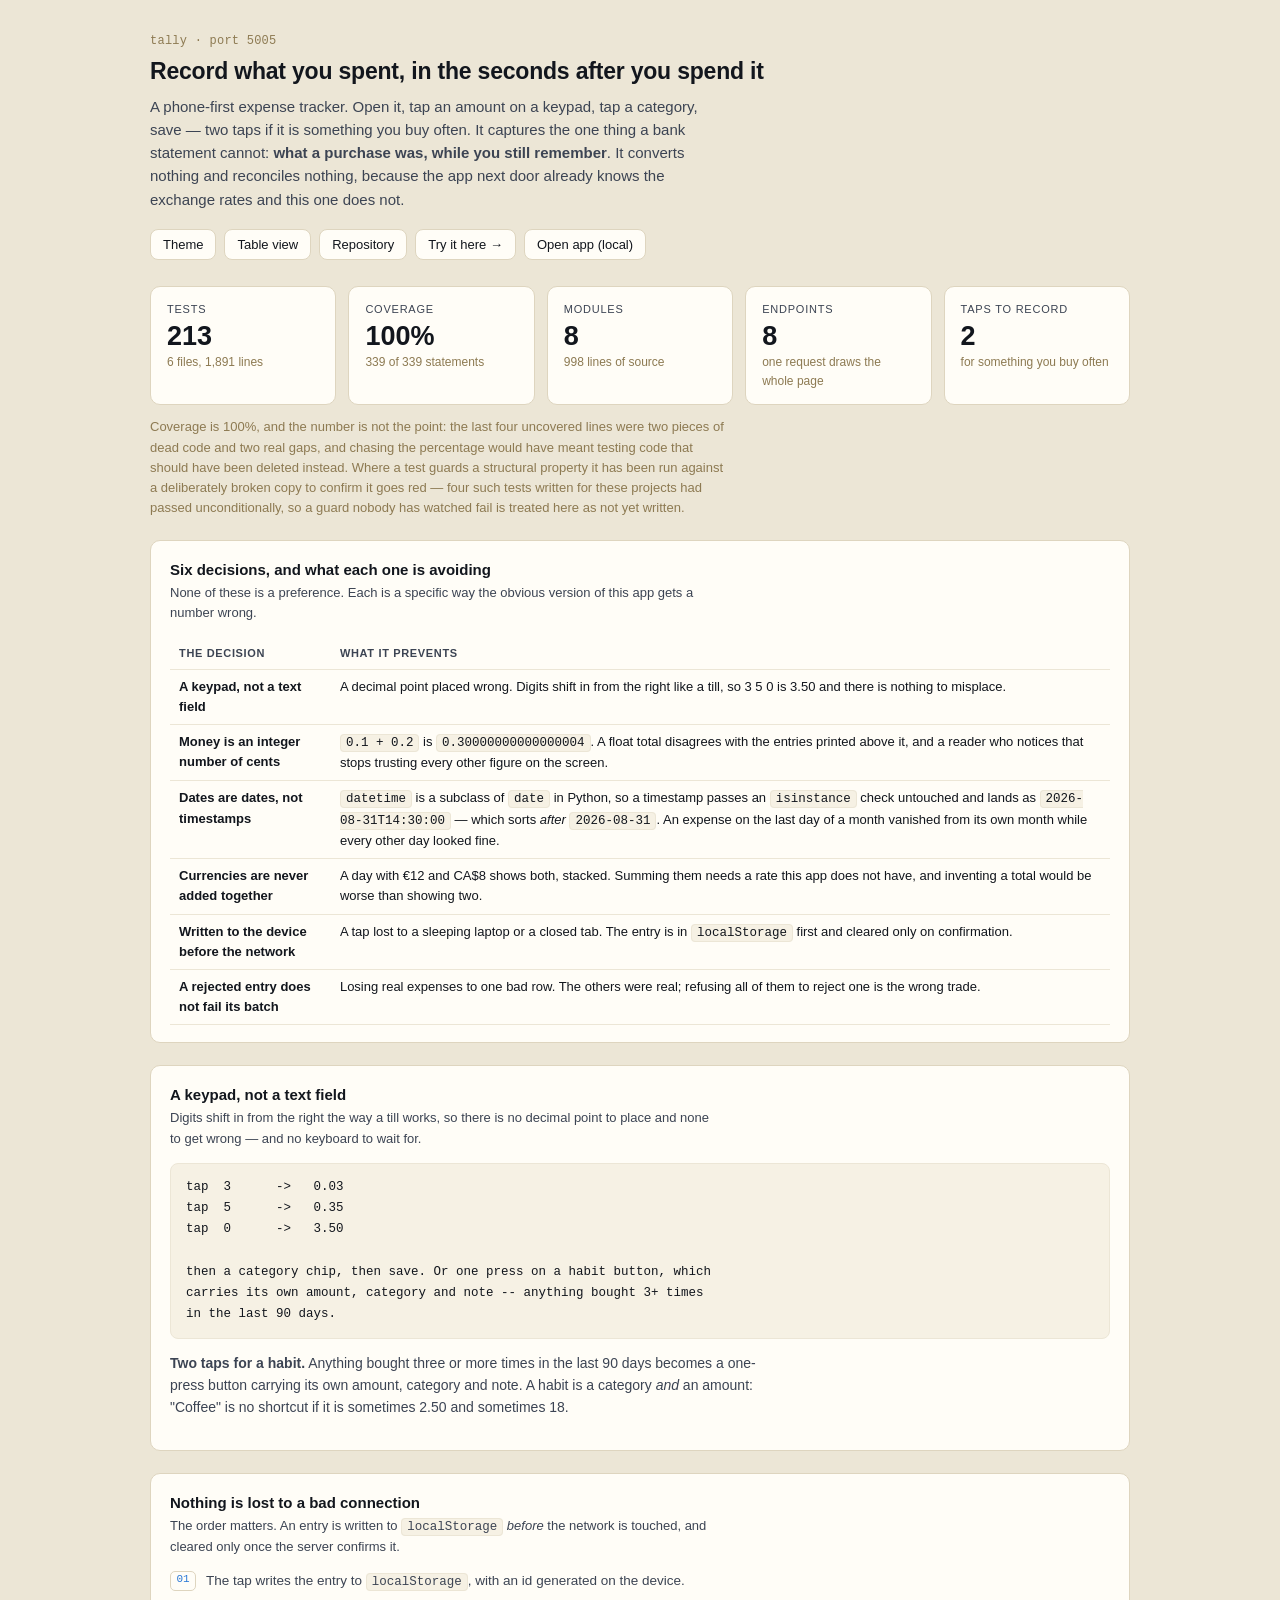
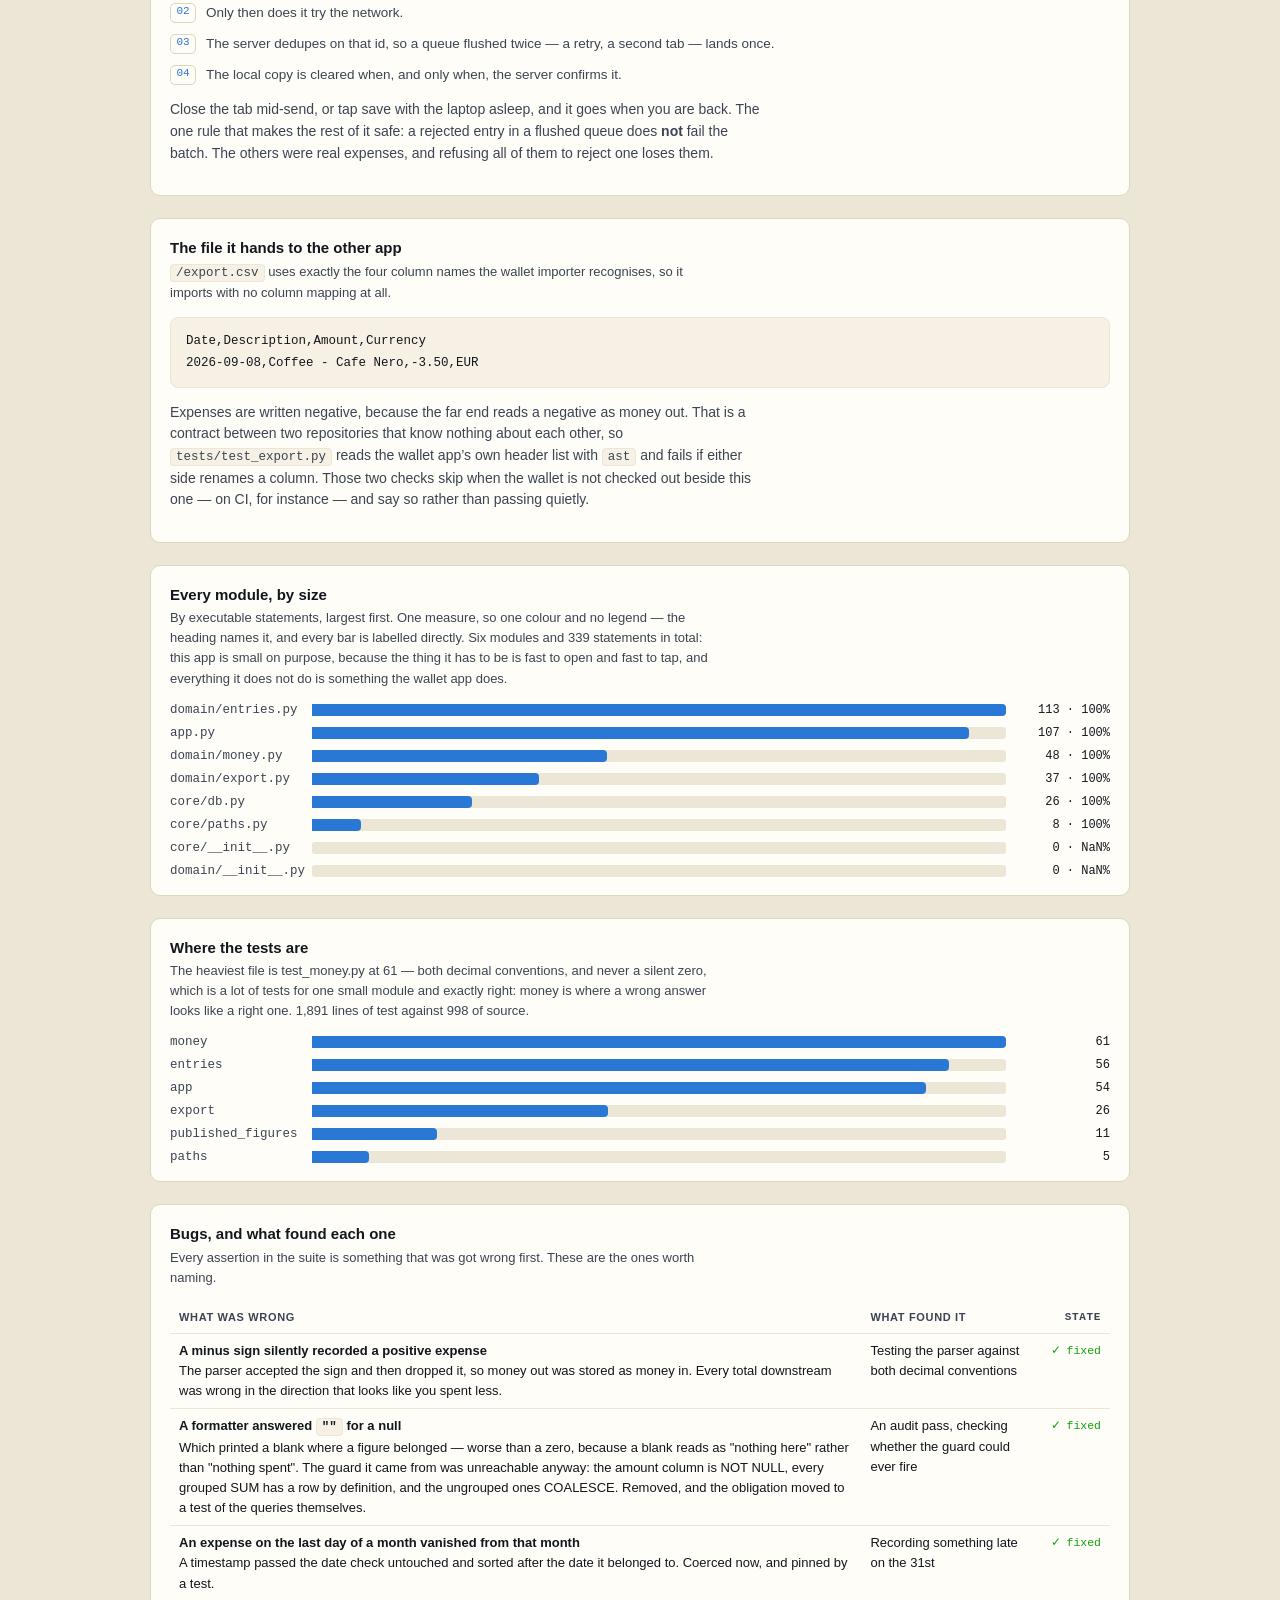
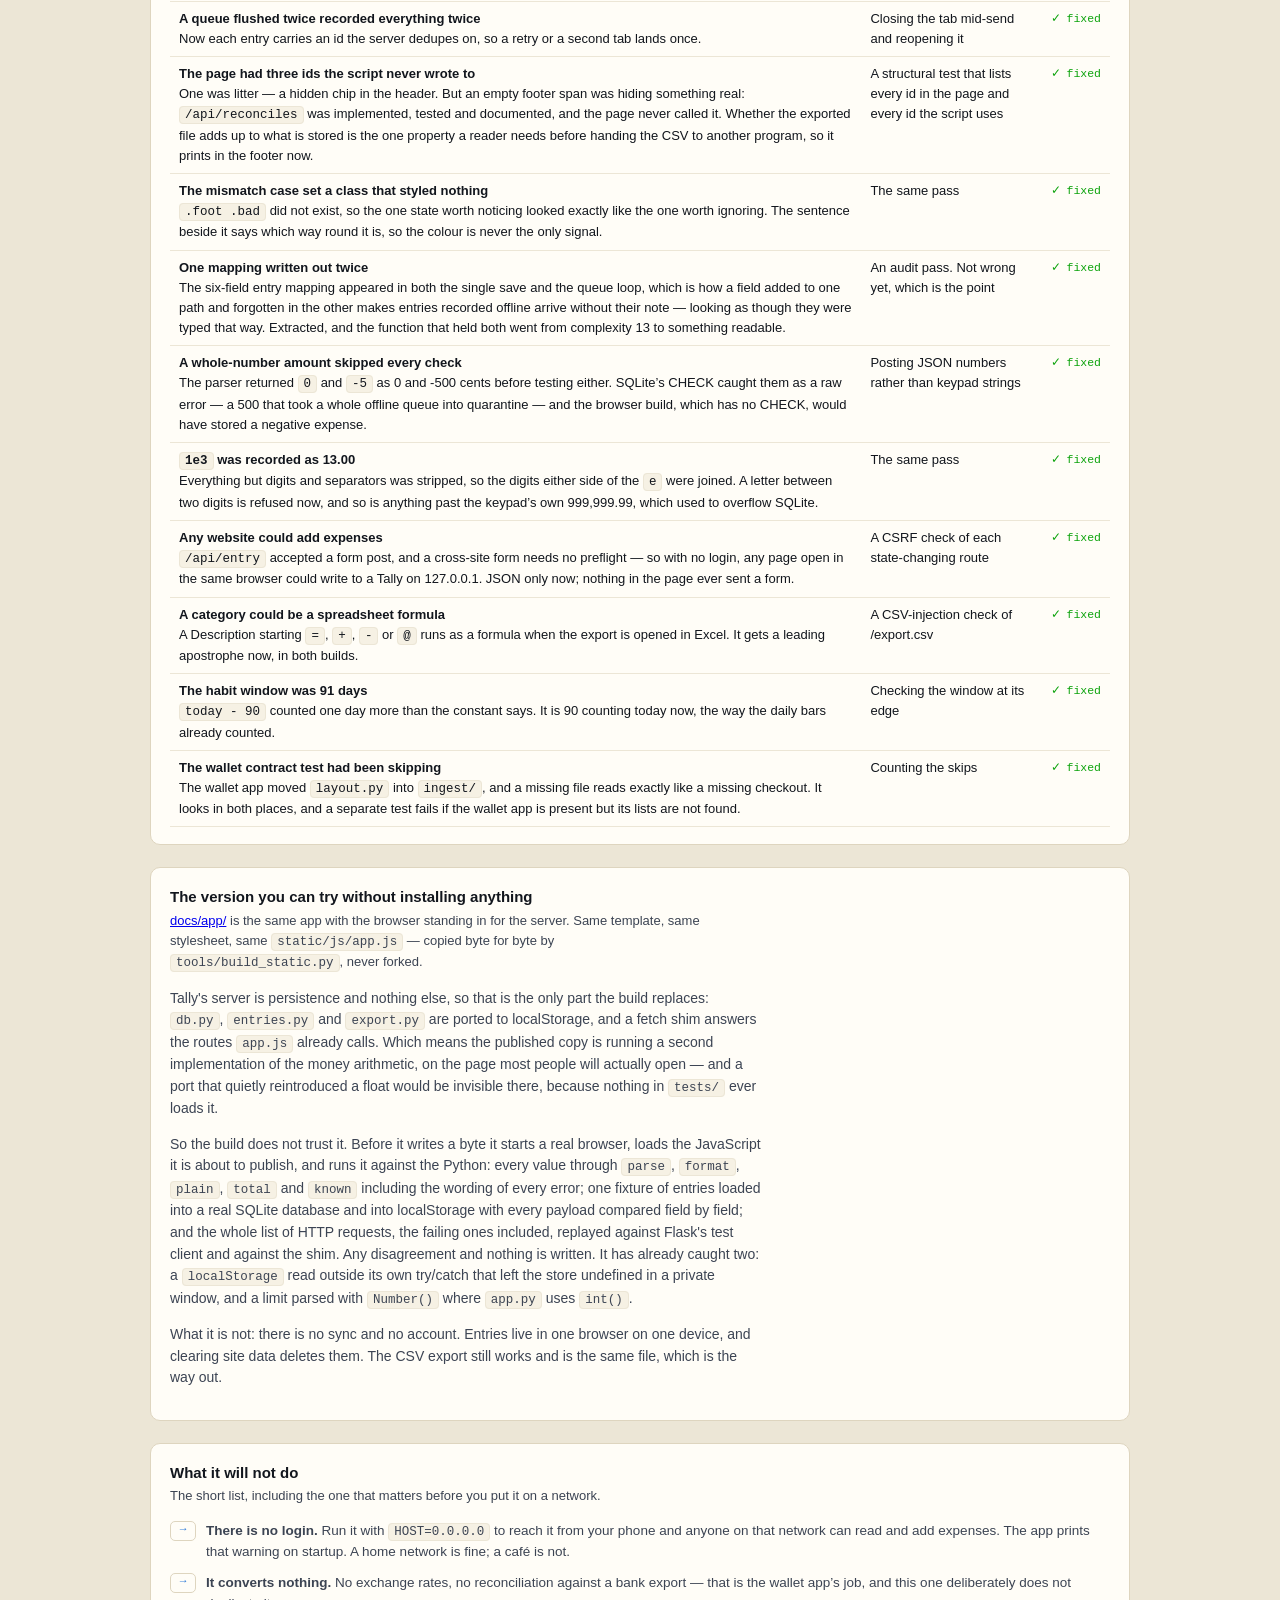
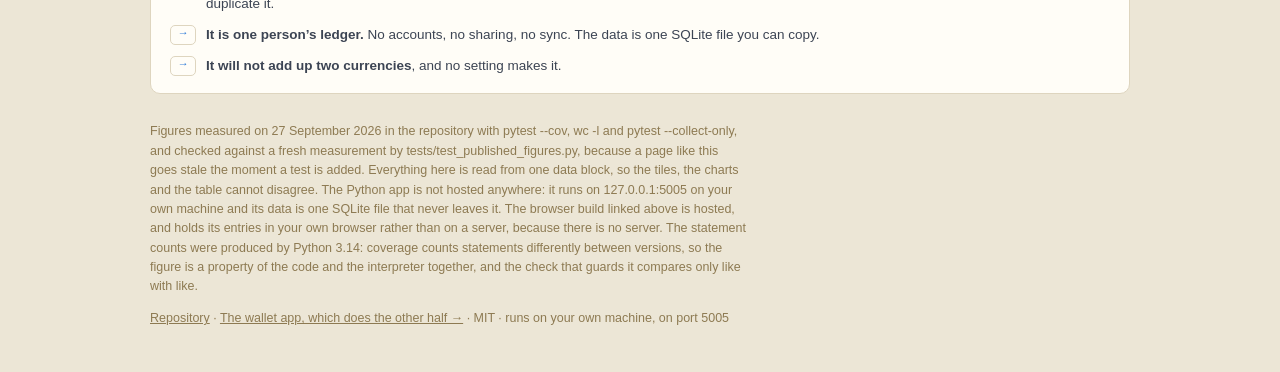
==== docs/index.html @ ce2826b2 "Audit pass: per-currency figures for the export note, footer and day bars The export note, the recon" ====
<!DOCTYPE html>
<html lang="en">
<head>
<meta charset="utf-8">
<meta name="viewport" content="width=device-width, initial-scale=1">
<title>Tally — overview</title>
<meta name="description" content="A phone-first expense tracker: a keypad instead of a text field, two taps for a habit, nothing lost to a bad connection, and currencies that are never added together.">
<meta property="og:title" content="Tally — record what you spent">
<!-- No count in here. A figure typed into a meta tag is one nothing on the
     page derives, so it is the first thing to go stale. -->
<meta property="og:description" content="Record a purchase in the seconds after you make it. Local only, integer cents, and a CSV that imports straight into the wallet app.">
<meta property="og:type" content="website">
<style>
/* The warm surface this family of pages uses. The marks on top come from the
 * validated palette and were re-run against *this* surface, because contrast
 * only means anything against the colour the chart actually sits on:
 *
 *   series  #2a78d6  on #fffdf7   all five checks PASS (light)
 *   series  #3987e5  on #1a1a19   all five checks PASS (dark)
 *   good    #0ca30c  3.30:1
 *   warning #fab219  1.80:1  sub-3:1 BY DESIGN -> always icon + label
 *   crit    #d03b3b  4.72:1
 *
 * Run as a categorical set the status colours fail on #fab219, and are meant
 * to: status is not a categorical palette, and amber is legal only with a
 * glyph and a word beside it. Every use of it here has both.
 *
 * Dark is a selected set stepped for the dark surface, not an inversion. */
.viz-root {
  color-scheme: light;
  --plane:     #ece6d6;
  --surface:   #fffdf7;
  --ink:       #12161d;
  --ink-2:     #3c4453;
  --ink-muted: #8d7a52;
  --grid:      #ece6d6;
  --ring:      #ded5bf;
  --code-bg:   #f6f1e4;
  --series:    #2a78d6;
  --track:     #ece6d6;
  --good:      #0ca30c;
  --warning:   #fab219;
  --critical:  #d03b3b;
}
@media (prefers-color-scheme: dark) {
  :root:where(:not([data-theme="light"])) .viz-root {
    color-scheme: dark;
    --plane: #0d0d0d; --surface: #1a1a19;
    --ink: #ffffff; --ink-2: #c3c2b7; --ink-muted: #898781;
    --grid: #2c2c2a; --ring: #383835; --code-bg: #21201e;
    --series: #3987e5; --track: #2c2c2a;
  }
}
:root[data-theme="dark"] .viz-root {
  color-scheme: dark;
  --plane: #0d0d0d; --surface: #1a1a19;
  --ink: #ffffff; --ink-2: #c3c2b7; --ink-muted: #898781;
  --grid: #2c2c2a; --ring: #383835; --code-bg: #21201e;
  --series: #3987e5; --track: #2c2c2a;
}

* { box-sizing: border-box; }
html, body { margin: 0; }
.viz-root {
  --text: -apple-system, BlinkMacSystemFont, "Segoe UI", Helvetica, Arial, sans-serif;
  --mono: ui-monospace, SFMono-Regular, Menlo, monospace;
  padding: 34px 24px 44px;
  font: 15px/1.55 var(--text);
  background: var(--plane); color: var(--ink);
  min-height: 100vh;
}
main { max-width: 980px; margin: 0 auto; }

.crumb {
  margin: 0 0 6px; font: 400 12px var(--mono); color: var(--ink-muted);
  letter-spacing: .02em;
}
h1 { font-size: 23px; margin: 0 0 5px; letter-spacing: -0.2px; }
.lede { color: var(--ink-2); margin: 0; font-size: 15px; max-width: 68ch; }
.head { display: flex; justify-content: space-between; align-items: flex-start; gap: 18px; flex-wrap: wrap; }
.controls { display: flex; gap: 8px; flex-wrap: wrap; }
button, .btn {
  font: 400 13px var(--text); cursor: pointer; text-decoration: none;
  display: inline-block;
  background: var(--surface); color: var(--ink);
  border: 1px solid var(--ring); border-radius: 8px; padding: 7px 12px;
}
button:hover, .btn:hover { border-color: var(--ink-muted); }
button[aria-pressed="true"] { border-color: var(--series); color: var(--series); }

/* ------------------------------------------------------------ stat tiles */
/* A bare stat tile is the one form that ships without a hover layer: there is
 * no plot to interrogate, just the figure and what it counts. */
.tiles { display: grid; grid-template-columns: repeat(auto-fit, minmax(156px, 1fr)); gap: 12px; margin: 26px 0 10px; }
.tile { background: var(--surface); border: 1px solid var(--ring); border-radius: 10px; padding: 14px 16px; }
.tile .k { display: block; color: var(--ink-2); font-size: 11px; text-transform: uppercase; letter-spacing: .07em; }
.tile .v { display: block; margin-top: 3px; font: 600 27px/1.12 var(--text); font-variant-numeric: tabular-nums; }
.tile .n { display: block; margin-top: 2px; color: var(--ink-muted); font-size: 12px; }

.note { color: var(--ink-muted); font-size: 13px; max-width: 80ch; margin: 12px 0 0; }

/* ---------------------------------------------------------------- panels */
.panel { background: var(--surface); border: 1px solid var(--ring); border-radius: 10px; padding: 17px 19px; margin-top: 22px; }
.panel h2 { margin: 0 0 2px; font-size: 15px; }
.panel h3 { margin: 20px 0 6px; font-size: 13px; color: var(--ink-2); }
.panel .sub { margin: 0 0 14px; color: var(--ink-2); font-size: 13px; max-width: 76ch; }
.panel p { font-size: 14px; color: var(--ink-2); max-width: 76ch; }
.split { display: grid; grid-template-columns: repeat(auto-fit, minmax(330px, 1fr)); gap: 22px; }

/* Thin marks on a recessive track, 4px rounding on the data end only so the
 * mark stays anchored flat to the baseline it grows from. */
.bars { display: grid; gap: 9px; }
.bar { display: grid; grid-template-columns: 130px 1fr 92px; gap: 12px; align-items: center; }
.bar .lab { font: 400 12.5px var(--mono); color: var(--ink-2); }
.bar .rail { position: relative; height: 12px; background: var(--track); border-radius: 3px; }
.bar .fill { position: absolute; inset: 0 auto 0 0; background: var(--series); border-radius: 0 4px 4px 0; }
.bar .val { text-align: right; font: 500 12px var(--mono); font-variant-numeric: tabular-nums; color: var(--ink); }
.bar:hover .rail { outline: 2px solid var(--ring); outline-offset: 2px; }

/* ----------------------------------------------------------------- table */
table { width: 100%; border-collapse: collapse; }
caption { text-align: left; color: var(--ink-2); font-size: 13px; padding-bottom: 10px; }
th, td { text-align: left; padding: 7px 9px; border-bottom: 1px solid var(--grid); font-size: 13px; vertical-align: top; }
th { color: var(--ink-2); font-size: 11px; text-transform: uppercase; letter-spacing: .06em; }
td.num, th.num { text-align: right; font-family: var(--mono); font-variant-numeric: tabular-nums; }
td.mono { font-family: var(--mono); font-size: 12px; }
tr.total td { border-bottom: none; font-weight: 600; }
[hidden] { display: none !important; }

code { font-family: var(--mono); font-size: 12.5px; background: var(--code-bg); border: 1px solid var(--grid); border-radius: 4px; padding: 1px 5px; }
pre {
  background: var(--code-bg); border: 1px solid var(--grid); border-radius: 8px;
  padding: 13px 15px; overflow-x: auto;
  font: 12.5px/1.7 var(--mono); color: var(--ink); margin: 12px 0 0;
}

/* Numbered steps. */
.flow { list-style: none; margin: 12px 0 0; padding: 0; display: grid; gap: 10px; }
.flow li { display: grid; grid-template-columns: 26px 1fr; gap: 10px; font-size: 13.5px; color: var(--ink-2); }
.step {
  font: 500 11px var(--mono); color: var(--series);
  border: 1px solid var(--ring); border-radius: 5px;
  text-align: center; padding: 1px 0; height: 20px;
}

/* Status. Never colour alone: each carries a glyph and a word, which is what
 * makes the sub-3:1 amber legal. */
.flag { display: inline-flex; align-items: center; gap: 5px; font: 500 11.5px var(--mono); white-space: nowrap; }
.flag .g { font-size: 12px; }
.flag.good { color: var(--good); }
.flag.warn { color: var(--warning); }
.flag.crit { color: var(--critical); }

dl.kv { display: grid; grid-template-columns: auto 1fr; gap: 4px 14px; margin: 12px 0 0; font-size: 13px; }
dl.kv dt { color: var(--ink-2); font-family: var(--mono); font-size: 12px; }
dl.kv dd { margin: 0; }

footer { margin-top: 28px; color: var(--ink-muted); font-size: 12.5px; max-width: 86ch; }
footer a { color: inherit; }
</style>
</head>

<body class="viz-root" data-palette="#2a78d6">
<main>

<div class="head">
  <div>
    <p class="crumb">tally &middot; port 5005</p>
    <h1>Record what you spent, in the seconds after you spend it</h1>
    <p class="lede">
      A phone-first expense tracker. Open it, tap an amount on a keypad, tap a
      category, save — two taps if it is something you buy often. It captures
      the one thing a bank statement cannot: <strong>what a purchase was,
      while you still remember</strong>. It converts nothing and reconciles
      nothing, because the app next door already knows the exchange rates and
      this one does not.
    </p>
  </div>
  <div class="controls">
    <button id="themeBtn" type="button">Theme</button>
    <button id="tableBtn" type="button" aria-pressed="false">Table view</button>
    <a class="btn" href="https://github.com/luke-zhang-cs-py/tally">Repository</a>
    <a class="btn" href="app/"
       title="The same page, with the browser standing in for the server. Entries are kept in that browser and nowhere else.">Try it here &rarr;</a>
    <a class="btn" id="localBtn" href="http://127.0.0.1:5005/"
       title="Only works on a machine that is running the app">Open app (local)</a>
  </div>
</div>

<section class="tiles" id="tiles" aria-label="Headline figures"></section>
<p class="note" id="tilesNote"></p>

<!-- ==================================================== the decisions -->
<section class="panel">
  <h2>Six decisions, and what each one is avoiding</h2>
  <p class="sub">
    None of these is a preference. Each is a specific way the obvious version
    of this app gets a number wrong.
  </p>
  <table>
    <thead>
      <tr><th>The decision</th><th>What it prevents</th></tr>
    </thead>
    <tbody id="decisionBody"></tbody>
  </table>
</section>

<!-- ======================================================= the keypad -->
<section class="panel">
  <h2>A keypad, not a text field</h2>
  <p class="sub">
    Digits shift in from the right the way a till works, so there is no
    decimal point to place and none to get wrong — and no keyboard to wait
    for.
  </p>
  <pre id="keypadSample"></pre>
  <p>
    <strong>Two taps for a habit.</strong> Anything bought three or more
    times in the last 90 days becomes a one-press button carrying its own
    amount, category and note. A habit is a category <em>and</em> an amount:
    "Coffee" is no shortcut if it is sometimes 2.50 and sometimes 18.
  </p>
</section>

<!-- ======================================================== the queue -->
<section class="panel">
  <h2>Nothing is lost to a bad connection</h2>
  <p class="sub">
    The order matters. An entry is written to <code>localStorage</code>
    <em>before</em> the network is touched, and cleared only once the server
    confirms it.
  </p>
  <ul class="flow" id="queueList"></ul>
  <p id="queueNote"></p>
</section>

<!-- ===================================================== the hand-off -->
<section class="panel">
  <h2>The file it hands to the other app</h2>
  <p class="sub">
    <code>/export.csv</code> uses exactly the four column names the wallet
    importer recognises, so it imports with no column mapping at all.
  </p>
  <pre id="csvSample"></pre>
  <p id="csvNote"></p>
</section>

<!-- ==================================================== the source -->
<section class="panel" id="modulePanel">
  <h2>Every module, by size</h2>
  <p class="sub" id="moduleSub"></p>
  <div id="moduleBars" class="bars"></div>
</section>

<section class="panel" id="testPanel">
  <h2>Where the tests are</h2>
  <p class="sub" id="testSub"></p>
  <div id="testBars" class="bars"></div>
</section>

<section class="panel" id="tablePanel" hidden>
  <table>
    <caption>Every module with its size, statements, coverage and what it is
      for. The same data as the two charts above.</caption>
    <thead>
      <tr><th>Module</th><th class="num">Lines</th><th class="num">Stmts</th>
          <th class="num">Covered</th><th>What it does</th></tr>
    </thead>
    <tbody id="tableBody"></tbody>
  </table>
</section>

<!-- =========================================================== the bugs -->
<section class="panel">
  <h2>Bugs, and what found each one</h2>
  <p class="sub">
    Every assertion in the suite is something that was got wrong first. These
    are the ones worth naming.
  </p>
  <table>
    <thead>
      <tr><th>What was wrong</th><th>What found it</th><th class="num">State</th></tr>
    </thead>
    <tbody id="bugBody"></tbody>
  </table>
</section>

<!-- ================================================== the browser build -->
<section class="panel">
  <h2>The version you can try without installing anything</h2>
  <p class="sub">
    <a href="app/">docs/app/</a> is the same app with the browser standing in
    for the server. Same template, same stylesheet, same
    <code>static/js/app.js</code> — copied byte for byte by
    <code>tools/build_static.py</code>, never forked.
  </p>
  <p>
    Tally's server is persistence and nothing else, so that is the only part
    the build replaces: <code>db.py</code>, <code>entries.py</code> and
    <code>export.py</code> are ported to localStorage, and a fetch shim
    answers the routes <code>app.js</code> already calls. Which means the
    published copy is running a second implementation of the money
    arithmetic, on the page most people will actually open — and a port that
    quietly reintroduced a float would be invisible there, because nothing in
    <code>tests/</code> ever loads it.
  </p>
  <p>
    So the build does not trust it. Before it writes a byte it starts a real
    browser, loads the JavaScript it is about to publish, and runs it against
    the Python: every value through <code>parse</code>, <code>format</code>,
    <code>plain</code>, <code>total</code> and <code>known</code> including
    the wording of every error; one fixture of entries loaded into a real
    SQLite database and into localStorage with every payload compared field by
    field; and the whole list of HTTP requests, the failing ones included,
    replayed against Flask's test client and against the shim. Any
    disagreement and nothing is written. It has already caught two: a
    <code>localStorage</code> read outside its own try/catch that left the
    store undefined in a private window, and a limit parsed with
    <code>Number()</code> where <code>app.py</code> uses <code>int()</code>.
  </p>
  <p>
    What it is not: there is no sync and no account. Entries live in one
    browser on one device, and clearing site data deletes them. The CSV export
    still works and is the same file, which is the way out.
  </p>
</section>

<!-- ========================================================= the limits -->
<section class="panel">
  <h2>What it will not do</h2>
  <p class="sub">
    The short list, including the one that matters before you put it on a
    network.
  </p>
  <ul class="flow" id="limitList"></ul>
</section>

<footer>
  <p id="footNote"></p>
  <p>
    <a href="https://github.com/luke-zhang-cs-py/tally">Repository</a>
    &middot;
    <a href="https://luke-zhang-cs-py.github.io/Budgeting-EU-to-CAD-USD-Automatic/">The wallet app, which does the other half &rarr;</a>
    &middot; MIT &middot; runs on your own machine, on port 5005
  </p>
</footer>

</main>

<script>
'use strict';

/* Every number on this page is read from here, so the tiles, the charts and
 * the table cannot drift apart.
 *
 * Measured on 27 September 2026 in the repository: `pytest -q --cov` for the
 * statements and what is uncovered, `wc -l` for length, and `pytest
 * --collect-only -q` for the test counts. Not estimated.
 * tests/test_published_figures.py checks them against a fresh measurement,
 * and `python tools/refresh_figures.py` rewrites them. */

var MODULES = [
  { name: 'domain/entries.py',  lines: 334, stmts: 113, missed:  0, does: 'recording, querying, the habits, and the date coercion' },
  { name: 'app.py',             lines: 247, stmts: 107, missed:  0, does: 'the HTTP surface; eight routes, loopback by default' },
  { name: 'domain/money.py',    lines: 153, stmts:  48, missed:  0, does: 'integer cents; one parser and one formatter' },
  { name: 'domain/export.py',   lines: 124, stmts:  37, missed:  0, does: 'the CSV, and whether it adds up to what is stored' },
  { name: 'core/db.py',         lines:  96, stmts:  26, missed:  0, does: 'the one table, and a connection that really closes' },
  { name: 'core/paths.py',      lines:  32, stmts:   8, missed:  0, does: 'where the data lives — one decision, one place' },
  { name: 'core/__init__.py',   lines:   6, stmts:   0, missed:  0, does: 'the package: which directory, and which row' },
  { name: 'domain/__init__.py', lines:   6, stmts:   0, missed:  0, does: 'the package: the rules, with no Flask in them' }
];

var TESTS = [
  { file: 'test_money.py',             n: 61, of: 'both decimal conventions, and never a silent zero' },
  { file: 'test_entries.py',           n: 56, of: 'the queries, the habits, and the month boundary' },
  { file: 'test_app.py',               n: 54, of: 'the routes, the queue, and the rejected-entry rule' },
  { file: 'test_export.py',            n: 26, of: 'the file, the reconcile, and the wallet’s column names' },
  { file: 'test_published_figures.py', n: 11, of: 'the numbers on this page, against a fresh measurement' },
  { file: 'test_paths.py',             n:  5, of: 'that the data directory is one decision' }
];

var TEST_LINES = 1891;

/* Which interpreter produced the statement counts above. It matters: coverage
 * counts a `with` block or a multi-line call differently between versions, so
 * the same unchanged file measures a different number of statements under a
 * different Python. The guard compares only when the running one is this one,
 * and skips with a reason otherwise -- which is why this line exists rather
 * than the check simply failing on a CI runner. */
var MEASURED_WITH = 'Python 3.14';
var ROUTE_COUNT = 8;
var HABIT_TIMES = 3;
var HABIT_DAYS = 90;

var DECISIONS = [
  ['A keypad, not a text field',
   'A decimal point placed wrong. Digits shift in from the right like a till, so 3 5 0 is 3.50 and there is nothing to misplace.'],
  ['Money is an integer number of cents',
   '<code>0.1 + 0.2</code> is <code>0.30000000000000004</code>. A float total disagrees with the entries printed above it, and a reader who notices that stops trusting every other figure on the screen.'],
  ['Dates are dates, not timestamps',
   '<code>datetime</code> is a subclass of <code>date</code> in Python, so a timestamp passes an <code>isinstance</code> check untouched and lands as <code>2026-08-31T14:30:00</code> — which sorts <em>after</em> <code>2026-08-31</code>. An expense on the last day of a month vanished from its own month while every other day looked fine.'],
  ['Currencies are never added together',
   'A day with €12 and CA$8 shows both, stacked. Summing them needs a rate this app does not have, and inventing a total would be worse than showing two.'],
  ['Written to the device before the network',
   'A tap lost to a sleeping laptop or a closed tab. The entry is in <code>localStorage</code> first and cleared only on confirmation.'],
  ['A rejected entry does not fail its batch',
   'Losing real expenses to one bad row. The others were real; refusing all of them to reject one is the wrong trade.']
];

var QUEUE = [
  'The tap writes the entry to <code>localStorage</code>, with an id generated on the device.',
  'Only then does it try the network.',
  'The server dedupes on that id, so a queue flushed twice — a retry, a second tab — lands once.',
  'The local copy is cleared when, and only when, the server confirms it.'
];

/* Authored prose with intentional markup, kept out of esc() deliberately --
 * see drawBugs, which says so. Nothing here comes from a user. */
var BUGS = [
  ['A minus sign silently recorded a positive expense',
   'The parser accepted the sign and then dropped it, so money out was stored as money in. Every total downstream was wrong in the direction that looks like you spent less.',
   'Testing the parser against both decimal conventions', 'fixed'],
  ['A formatter answered <code>""</code> for a null',
   'Which printed a blank where a figure belonged — worse than a zero, because a blank reads as "nothing here" rather than "nothing spent". The guard it came from was unreachable anyway: the amount column is NOT NULL, every grouped SUM has a row by definition, and the ungrouped ones COALESCE. Removed, and the obligation moved to a test of the queries themselves.',
   'An audit pass, checking whether the guard could ever fire', 'fixed'],
  ['An expense on the last day of a month vanished from that month',
   'A timestamp passed the date check untouched and sorted after the date it belonged to. Coerced now, and pinned by a test.',
   'Recording something late on the 31st', 'fixed'],
  ['A queue flushed twice recorded everything twice',
   'Now each entry carries an id the server dedupes on, so a retry or a second tab lands once.',
   'Closing the tab mid-send and reopening it', 'fixed'],
  ['The page had three ids the script never wrote to',
   'One was litter — a hidden chip in the header. But an empty footer span was hiding something real: <code>/api/reconciles</code> was implemented, tested and documented, and the page never called it. Whether the exported file adds up to what is stored is the one property a reader needs before handing the CSV to another program, so it prints in the footer now.',
   'A structural test that lists every id in the page and every id the script uses', 'fixed'],
  ['The mismatch case set a class that styled nothing',
   '<code>.foot .bad</code> did not exist, so the one state worth noticing looked exactly like the one worth ignoring. The sentence beside it says which way round it is, so the colour is never the only signal.',
   'The same pass', 'fixed'],
  ['One mapping written out twice',
   'The six-field entry mapping appeared in both the single save and the queue loop, which is how a field added to one path and forgotten in the other makes entries recorded offline arrive without their note — looking as though they were typed that way. Extracted, and the function that held both went from complexity 13 to something readable.',
   'An audit pass. Not wrong yet, which is the point', 'fixed'],
  ['A whole-number amount skipped every check',
   'The parser returned <code>0</code> and <code>-5</code> as 0 and -500 cents before testing either. SQLite&rsquo;s CHECK caught them as a raw error &mdash; a 500 that took a whole offline queue into quarantine &mdash; and the browser build, which has no CHECK, would have stored a negative expense.',
   'Posting JSON numbers rather than keypad strings', 'fixed'],
  ['<code>1e3</code> was recorded as 13.00',
   'Everything but digits and separators was stripped, so the digits either side of the <code>e</code> were joined. A letter between two digits is refused now, and so is anything past the keypad&rsquo;s own 999,999.99, which used to overflow SQLite.',
   'The same pass', 'fixed'],
  ['Any website could add expenses',
   '<code>/api/entry</code> accepted a form post, and a cross-site form needs no preflight &mdash; so with no login, any page open in the same browser could write to a Tally on 127.0.0.1. JSON only now; nothing in the page ever sent a form.',
   'A CSRF check of each state-changing route', 'fixed'],
  ['A category could be a spreadsheet formula',
   'A Description starting <code>=</code>, <code>+</code>, <code>-</code> or <code>@</code> runs as a formula when the export is opened in Excel. It gets a leading apostrophe now, in both builds.',
   'A CSV-injection check of /export.csv', 'fixed'],
  ['The habit window was 91 days',
   '<code>today - 90</code> counted one day more than the constant says. It is 90 counting today now, the way the daily bars already counted.',
   'Checking the window at its edge', 'fixed'],
  ['The wallet contract test had been skipping',
   'The wallet app moved <code>layout.py</code> into <code>ingest/</code>, and a missing file reads exactly like a missing checkout. It looks in both places, and a separate test fails if the wallet app is present but its lists are not found.',
   'Counting the skips', 'fixed']
];

var LIMITS = [
  '<strong>There is no login.</strong> Run it with <code>HOST=0.0.0.0</code> to reach it from your phone and anyone on that network can read and add expenses. The app prints that warning on startup. A home network is fine; a café is not.',
  '<strong>It converts nothing.</strong> No exchange rates, no reconciliation against a bank export — that is the wallet app’s job, and this one deliberately does not duplicate it.',
  '<strong>It is one person’s ledger.</strong> No accounts, no sharing, no sync. The data is one SQLite file you can copy.',
  '<strong>It will not add up two currencies</strong>, and no setting makes it.'
];

/* ------------------------------------------------------------- helpers */

function esc(s) {
  return String(s).replace(/[&<>"]/g, function (c) {
    return { '&': '&amp;', '<': '&lt;', '>': '&gt;', '"': '&quot;' }[c];
  });
}
function el(id) { return document.getElementById(id); }
function covered(m) { return m.stmts - m.missed; }
function coverage(m) { return Math.round(100 * covered(m) / m.stmts); }
function sum(list, field) {
  return list.reduce(function (n, item) { return n + field(item); }, 0);
}

var STMTS = sum(MODULES, function (m) { return m.stmts; });
var COVERED = sum(MODULES, covered);
var LINES = sum(MODULES, function (m) { return m.lines; });
var TEST_COUNT = sum(TESTS, function (t) { return t.n; });

/* ---------------------------------------------------------------- tiles */

function drawTiles() {
  var tiles = [
    ['Tests', TEST_COUNT.toLocaleString(),
     TESTS.length + ' files, ' + TEST_LINES.toLocaleString() + ' lines'],
    ['Coverage', Math.round(100 * COVERED / STMTS) + '%',
     COVERED.toLocaleString() + ' of ' + STMTS.toLocaleString() + ' statements'],
    ['Modules', MODULES.length, LINES.toLocaleString() + ' lines of source'],
    ['Endpoints', ROUTE_COUNT, 'one request draws the whole page'],
    ['Taps to record', 2, 'for something you buy often']
  ];
  el('tiles').innerHTML = tiles.map(function (t) {
    return '<div class="tile"><span class="k">' + esc(t[0]) +
      '</span><strong class="v">' + esc(t[1]) + '</strong>' +
      '<span class="n">' + esc(t[2]) + '</span></div>';
  }).join('');

  el('tilesNote').textContent =
    'Coverage is ' + Math.round(100 * COVERED / STMTS) + '%, and the ' +
    'number is not the point: the last four uncovered lines were two pieces ' +
    'of dead code and two real gaps, and chasing the percentage would have ' +
    'meant testing code that should have been deleted instead. Where a test ' +
    'guards a structural property it has been run against a deliberately ' +
    'broken copy to confirm it goes red — four such tests written for these ' +
    'projects had passed unconditionally, so a guard nobody has watched ' +
    'fail is treated here as not yet written.';
}

/* --------------------------------------------------------------- charts */

function drawBars(id, rows, label, value, size, peak) {
  el(id).innerHTML = rows.map(function (row) {
    var width = (size(row) / peak * 100).toFixed(1);
    return '<div class="bar" title="' + esc(label(row) + ' — ' + value(row)) +
      '"><span class="lab">' + esc(label(row)) + '</span>' +
      '<span class="rail"><span class="fill" style="width:' + width +
      '%"></span></span>' +
      '<span class="val">' + esc(value(row)) + '</span></div>';
  }).join('');
}

function byStatements() {
  return MODULES.slice().sort(function (a, b) { return b.stmts - a.stmts; });
}

function drawModules() {
  var rows = byStatements();
  var peak = rows[0].stmts;
  el('moduleSub').textContent =
    'By executable statements, largest first. One measure, so one colour and ' +
    'no legend — the heading names it, and every bar is labelled directly. ' +
    'Six modules and ' + STMTS + ' statements in total: this app is small on ' +
    'purpose, because the thing it has to be is fast to open and fast to ' +
    'tap, and everything it does not do is something the wallet app does.';
  drawBars('moduleBars', rows,
           function (m) { return m.name; },
           function (m) { return m.stmts + ' · ' + coverage(m) + '%'; },
           function (m) { return m.stmts; }, peak);
}

function drawTests() {
  var peak = Math.max.apply(null, TESTS.map(function (t) { return t.n; }));
  var most = TESTS.reduce(function (a, b) { return b.n > a.n ? b : a; });
  el('testSub').textContent =
    'The heaviest file is ' + most.file + ' at ' + most.n + ' — ' + most.of +
    ', which is a lot of tests for one small module and exactly right: money ' +
    'is where a wrong answer looks like a right one. ' +
    TEST_LINES.toLocaleString() + ' lines of test against ' +
    LINES.toLocaleString() + ' of source.';
  drawBars('testBars', TESTS,
           function (t) { return t.file.replace('test_', '').replace('.py', ''); },
           function (t) { return String(t.n); },
           function (t) { return t.n; }, peak);
}

/* --------------------------------------------------------------- tables */

function drawTable() {
  var rows = byStatements().map(function (m) {
    return '<tr><td class="mono">' + esc(m.name) + '</td>' +
      '<td class="num">' + m.lines + '</td>' +
      '<td class="num">' + m.stmts + '</td>' +
      '<td class="num">' + coverage(m) + '%</td>' +
      '<td>' + esc(m.does) + '</td></tr>';
  }).join('');
  el('tableBody').innerHTML = rows +
    '<tr class="total"><td>Total</td><td class="num">' +
    LINES.toLocaleString() + '</td><td class="num">' +
    STMTS.toLocaleString() + '</td><td class="num">' +
    Math.round(100 * COVERED / STMTS) + '%</td><td>&mdash;</td></tr>';
}

function drawDecisions() {
  el('decisionBody').innerHTML = DECISIONS.map(function (d) {
    return '<tr><td><b>' + d[0] + '</b></td><td>' + d[1] + '</td></tr>';
  }).join('');
}

function drawBugs() {
  el('bugBody').innerHTML = BUGS.map(function (b) {
    return '<tr><td><b>' + b[0] + '</b><br>' + b[1] + '</td>' +
      '<td>' + b[2] + '</td>' +
      '<td class="num"><span class="flag good"><span class="g">✓</span>' +
      esc(b[3]) + '</span></td></tr>';
  }).join('');
}

function drawQueue() {
  el('queueList').innerHTML = QUEUE.map(function (text, index) {
    var n = index + 1;
    return '<li><span class="step">' + (n < 10 ? '0' + n : n) +
      '</span><span>' + text + '</span></li>';
  }).join('');
  el('queueNote').innerHTML =
    'Close the tab mid-send, or tap save with the laptop asleep, and it goes ' +
    'when you are back. The one rule that makes the rest of it safe: a ' +
    'rejected entry in a flushed queue does <b>not</b> fail the batch. The ' +
    'others were real expenses, and refusing all of them to reject one loses ' +
    'them.';
}

function drawLimits() {
  el('limitList').innerHTML = LIMITS.map(function (text) {
    return '<li><span class="step">&rarr;</span><span>' + text +
      '</span></li>';
  }).join('');
}

function drawSamples() {
  el('keypadSample').textContent = [
    "tap  3      ->   0.03",
    "tap  5      ->   0.35",
    "tap  0      ->   3.50",
    "",
    "then a category chip, then save. Or one press on a habit button, which",
    "carries its own amount, category and note -- anything bought " +
      HABIT_TIMES + "+ times",
    "in the last " + HABIT_DAYS + " days."
  ].join('\n');

  el('csvSample').textContent = [
    "Date,Description,Amount,Currency",
    "2026-09-08,Coffee - Cafe Nero,-3.50,EUR"
  ].join('\n');

  el('csvNote').innerHTML =
    'Expenses are written negative, because the far end reads a negative as ' +
    'money out. That is a contract between two repositories that know nothing ' +
    'about each other, so <code>tests/test_export.py</code> reads the wallet ' +
    'app’s own header list with <code>ast</code> and fails if either side ' +
    'renames a column. Those two checks skip when the wallet is not checked ' +
    'out beside this one — on CI, for instance — and say so rather than ' +
    'passing quietly.';
}

/* -------------------------------------------------------------- controls */

el('themeBtn').addEventListener('click', function () {
  var set = document.documentElement.getAttribute('data-theme');
  var dark = set ? set === 'dark'
    : window.matchMedia('(prefers-color-scheme: dark)').matches;
  document.documentElement.setAttribute('data-theme', dark ? 'light' : 'dark');
});

el('tableBtn').addEventListener('click', function () {
  var showTable = el('tablePanel').hidden;
  el('tablePanel').hidden = !showTable;
  el('modulePanel').hidden = showTable;
  el('testPanel').hidden = showTable;
  this.setAttribute('aria-pressed', String(showTable));
  this.textContent = showTable ? 'Chart view' : 'Table view';
});

el('footNote').textContent =
  'Figures measured on 27 September 2026 in the repository with pytest ' +
  '--cov, wc -l and pytest --collect-only, and checked against a fresh ' +
  'measurement by tests/test_published_figures.py, because a page like this ' +
  'goes stale the moment a test is added. Everything here is read from one ' +
  'data block, so the tiles, the charts and the table cannot disagree. The ' +
  'Python app is not hosted anywhere: it runs on 127.0.0.1:5005 on your own ' +
  'machine and its data is one SQLite file that never leaves it. The ' +
  'browser build linked above is hosted, and holds its entries in your own ' +
  'browser rather than on a server, because there is no server.';

el('footNote').textContent += ' The statement counts were produced by ' +
  MEASURED_WITH + ': coverage counts statements differently between ' +
  'versions, so the figure is a property of the code and the interpreter ' +
  'together, and the check that guards it compares only like with like.';

drawTiles();
drawModules();
drawTests();
drawTable();
drawDecisions();
drawBugs();
drawQueue();
drawLimits();
drawSamples();
</script>
</body>
</html>
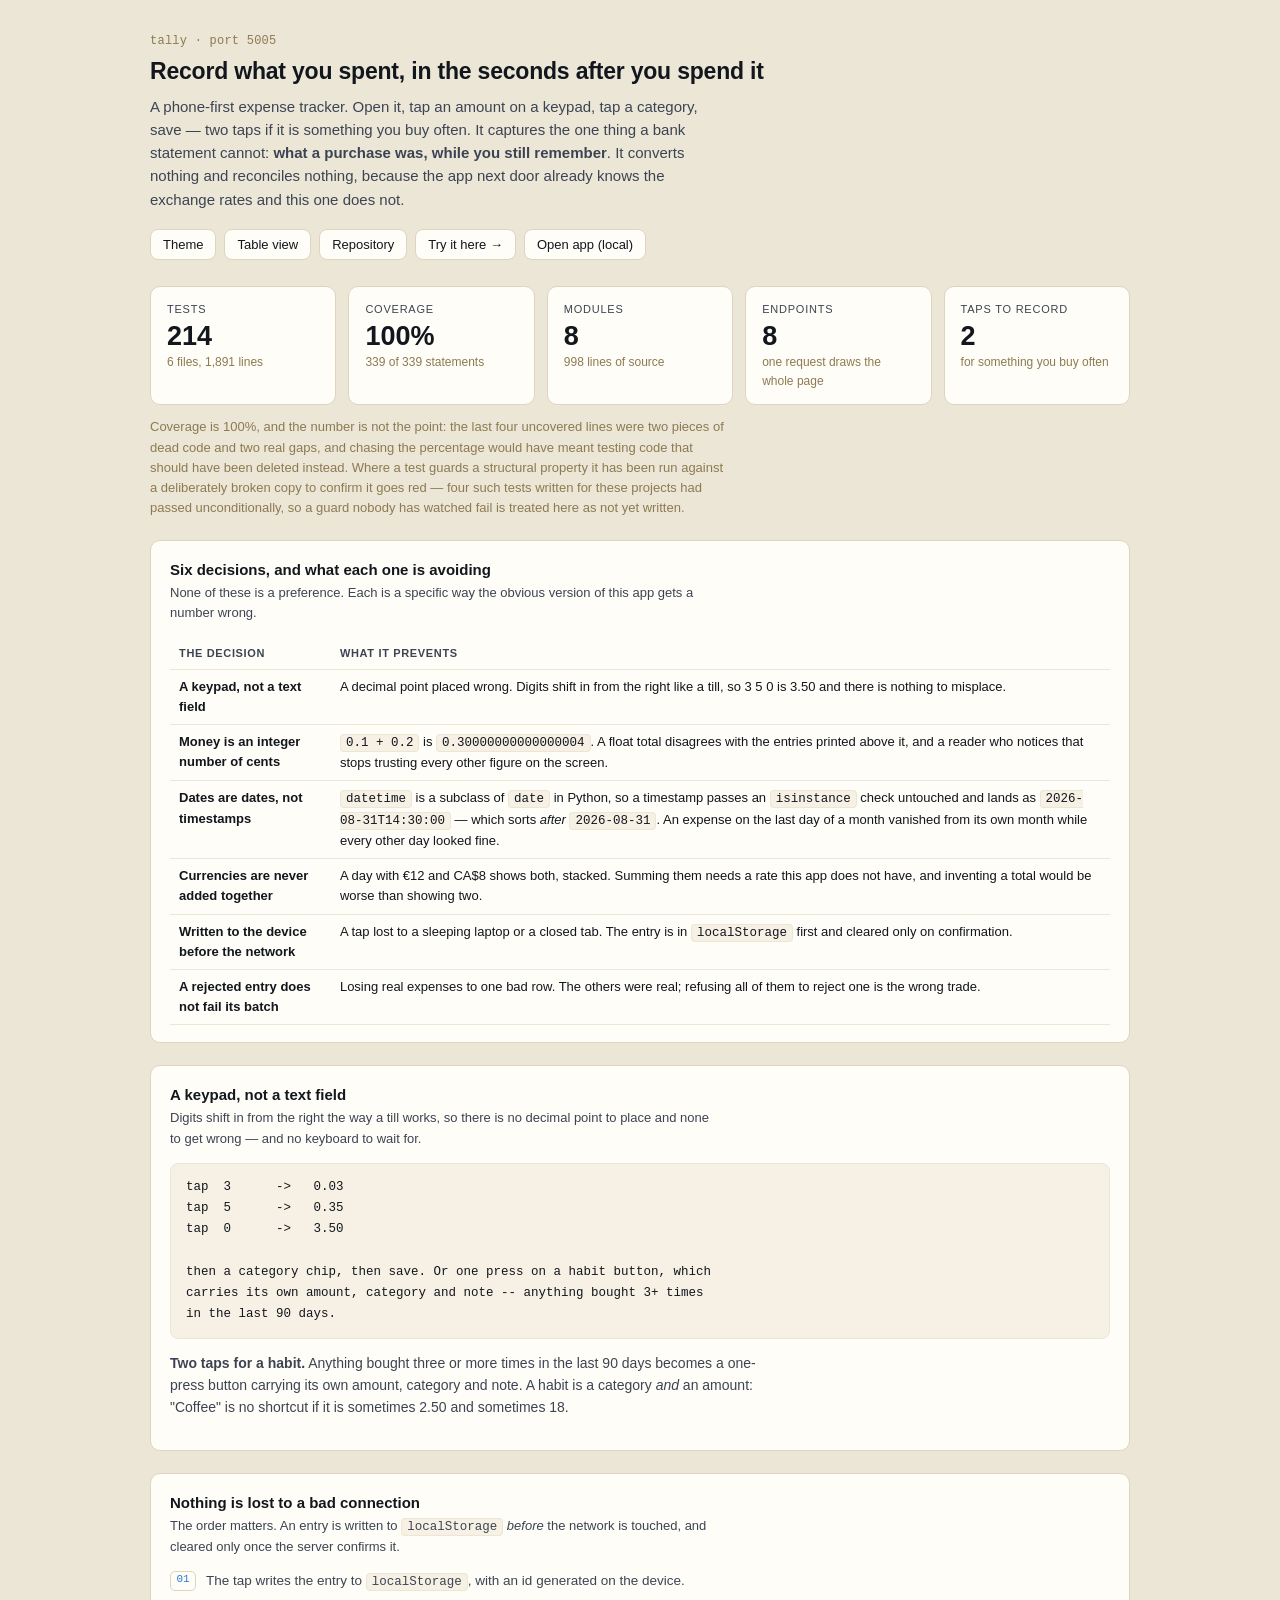
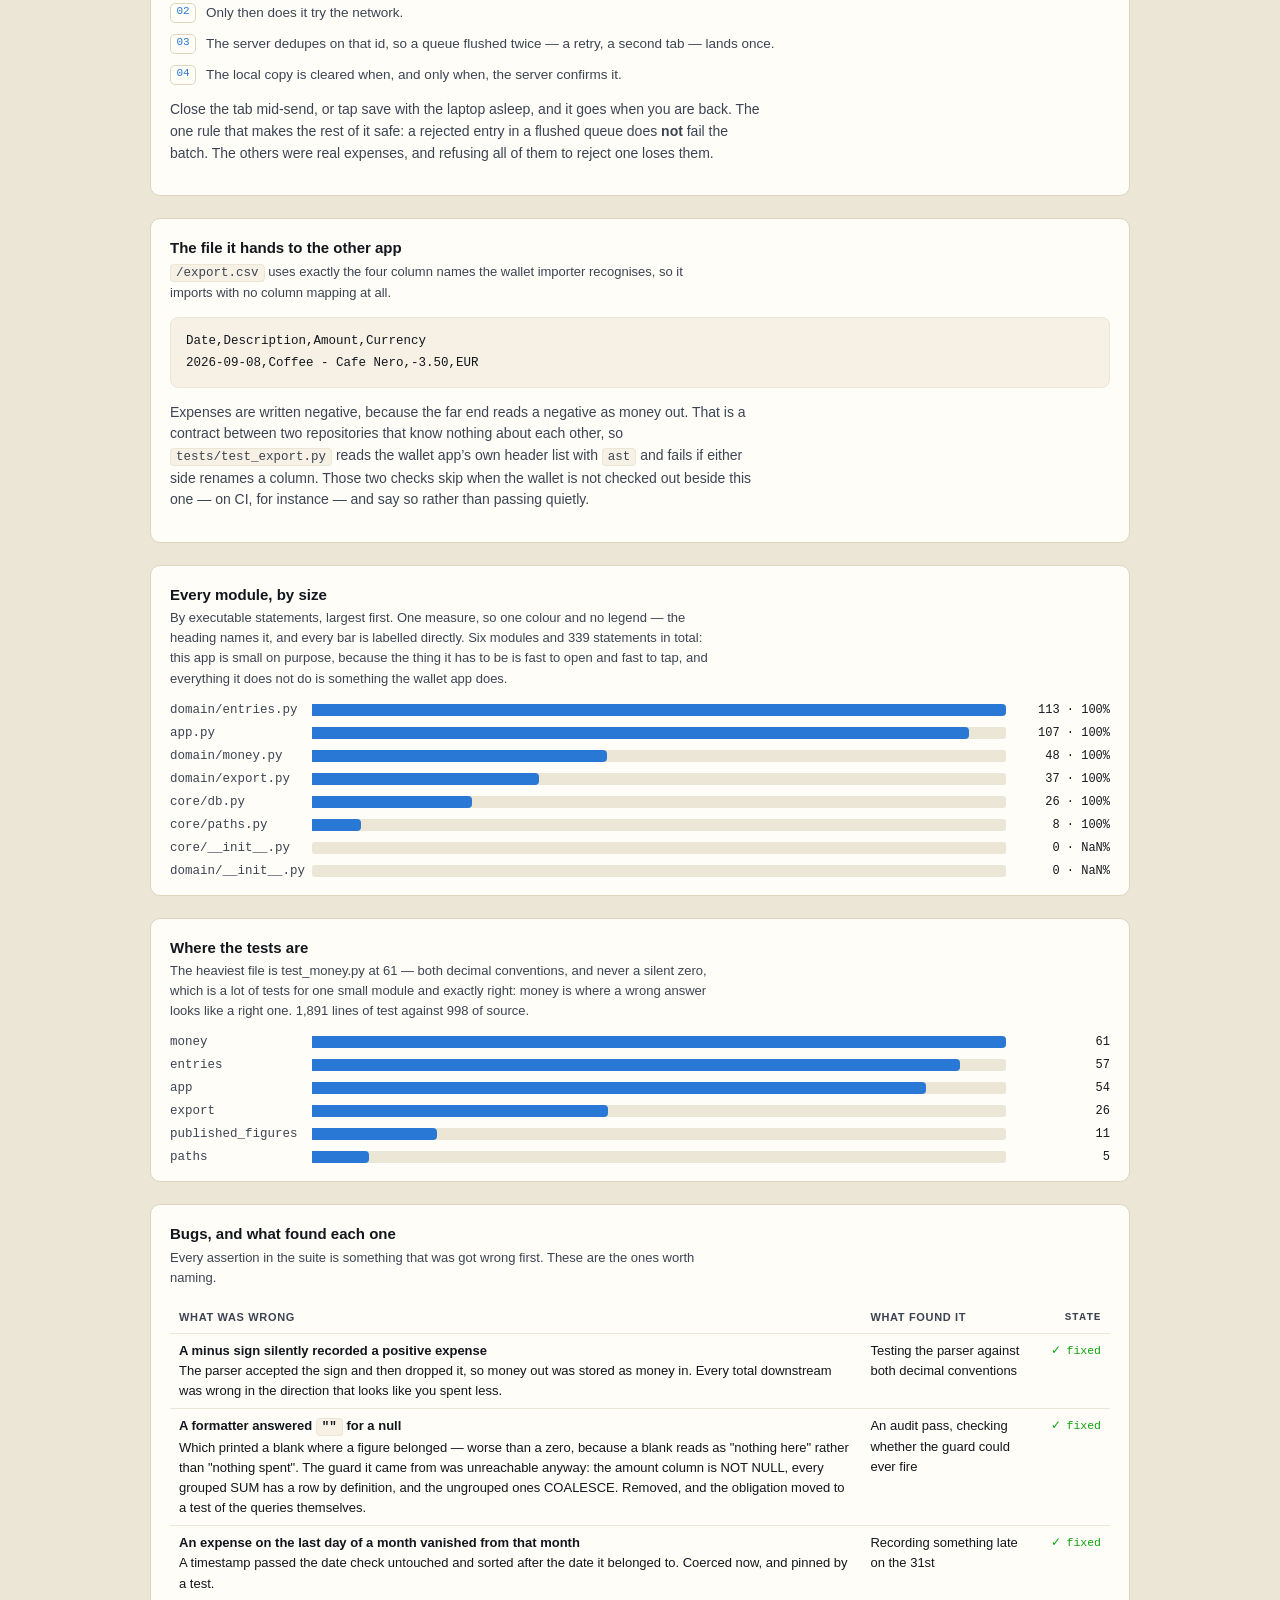
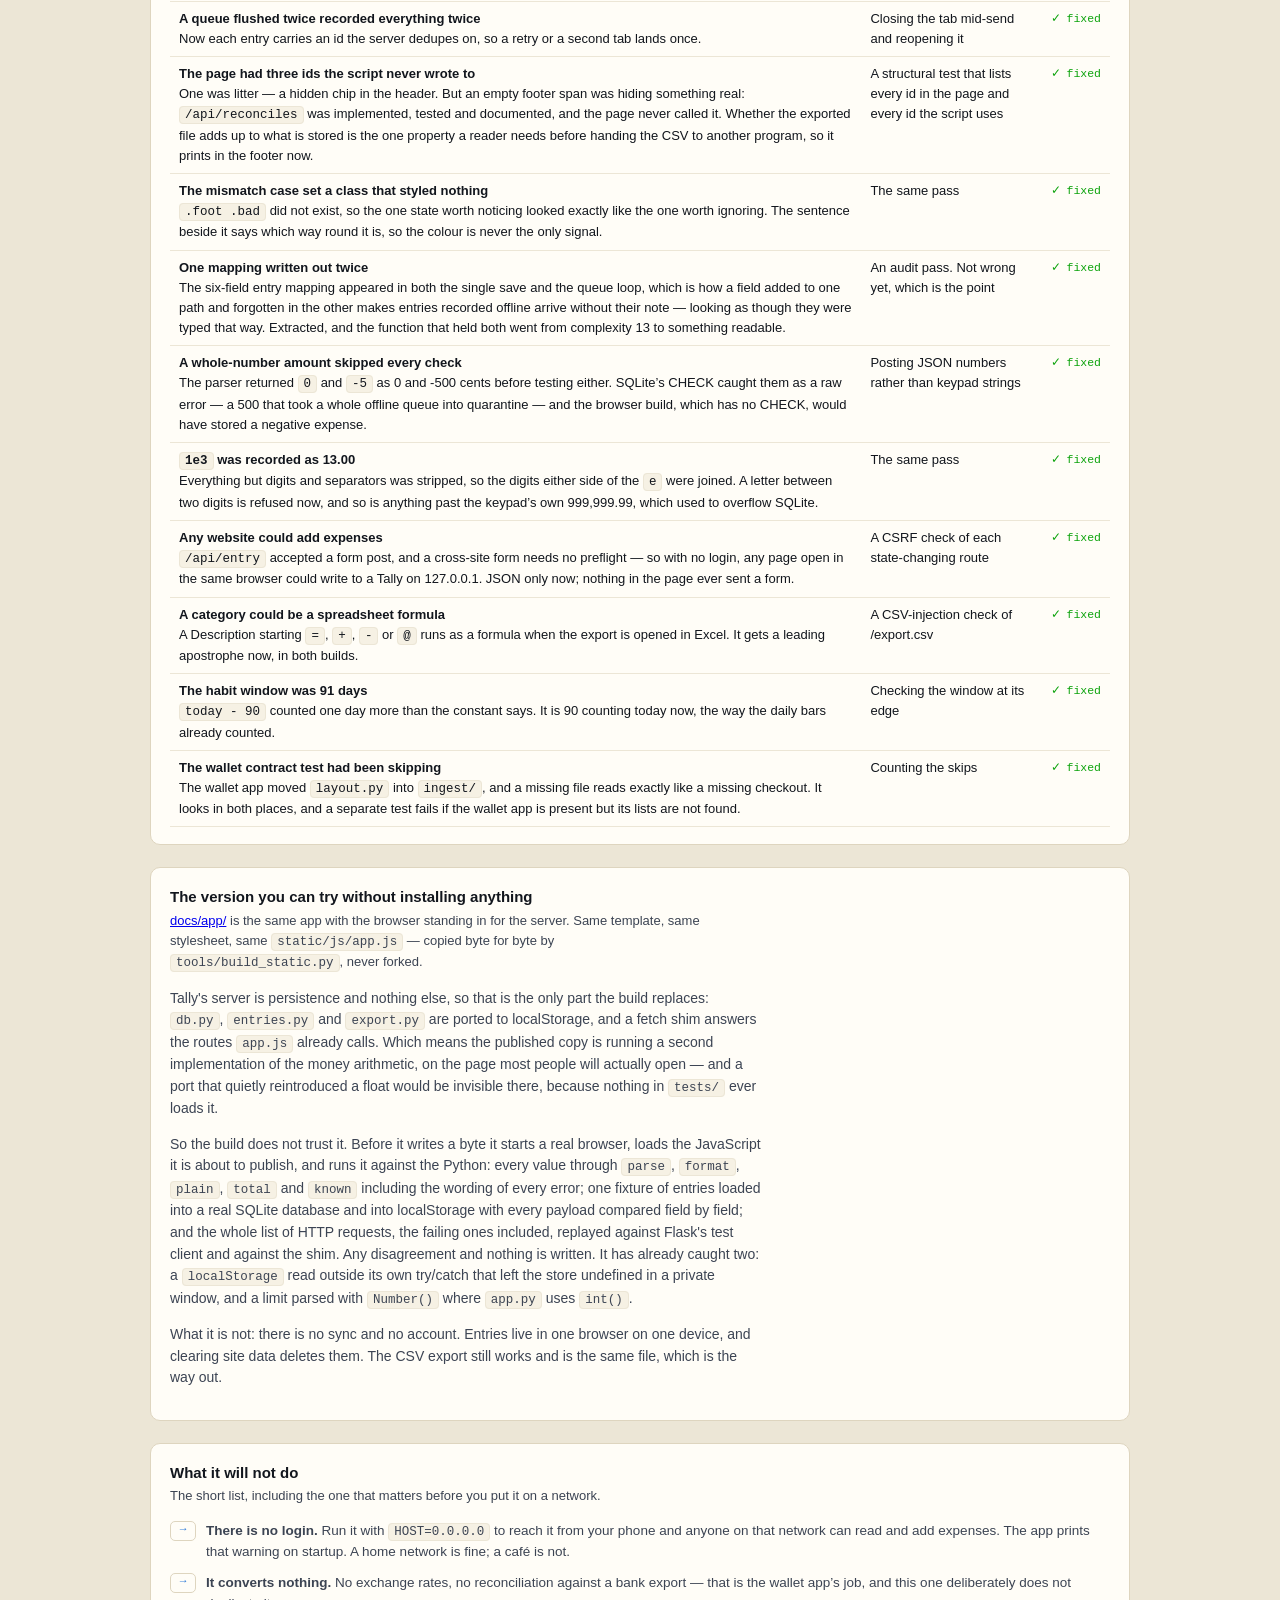
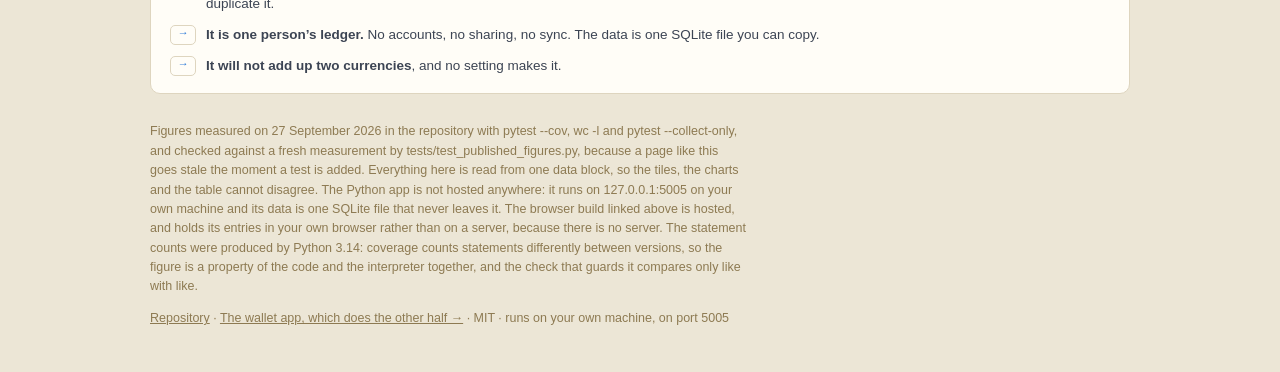
==== commit 006b2654: "tests: find the wallet header lists in importers.py; cover the last branch (used default category) C" ====
--- a/docs/index.html
+++ b/docs/index.html
@@ -372,7 +372,7 @@
 
 var TESTS = [
   { file: 'test_money.py',             n: 61, of: 'both decimal conventions, and never a silent zero' },
-  { file: 'test_entries.py',           n: 56, of: 'the queries, the habits, and the month boundary' },
+  { file: 'test_entries.py',           n: 57, of: 'the queries, the habits, and the month boundary' },
   { file: 'test_app.py',               n: 54, of: 'the routes, the queue, and the rejected-entry rule' },
   { file: 'test_export.py',            n: 26, of: 'the file, the reconcile, and the wallet’s column names' },
   { file: 'test_published_figures.py', n: 11, of: 'the numbers on this page, against a fresh measurement' },
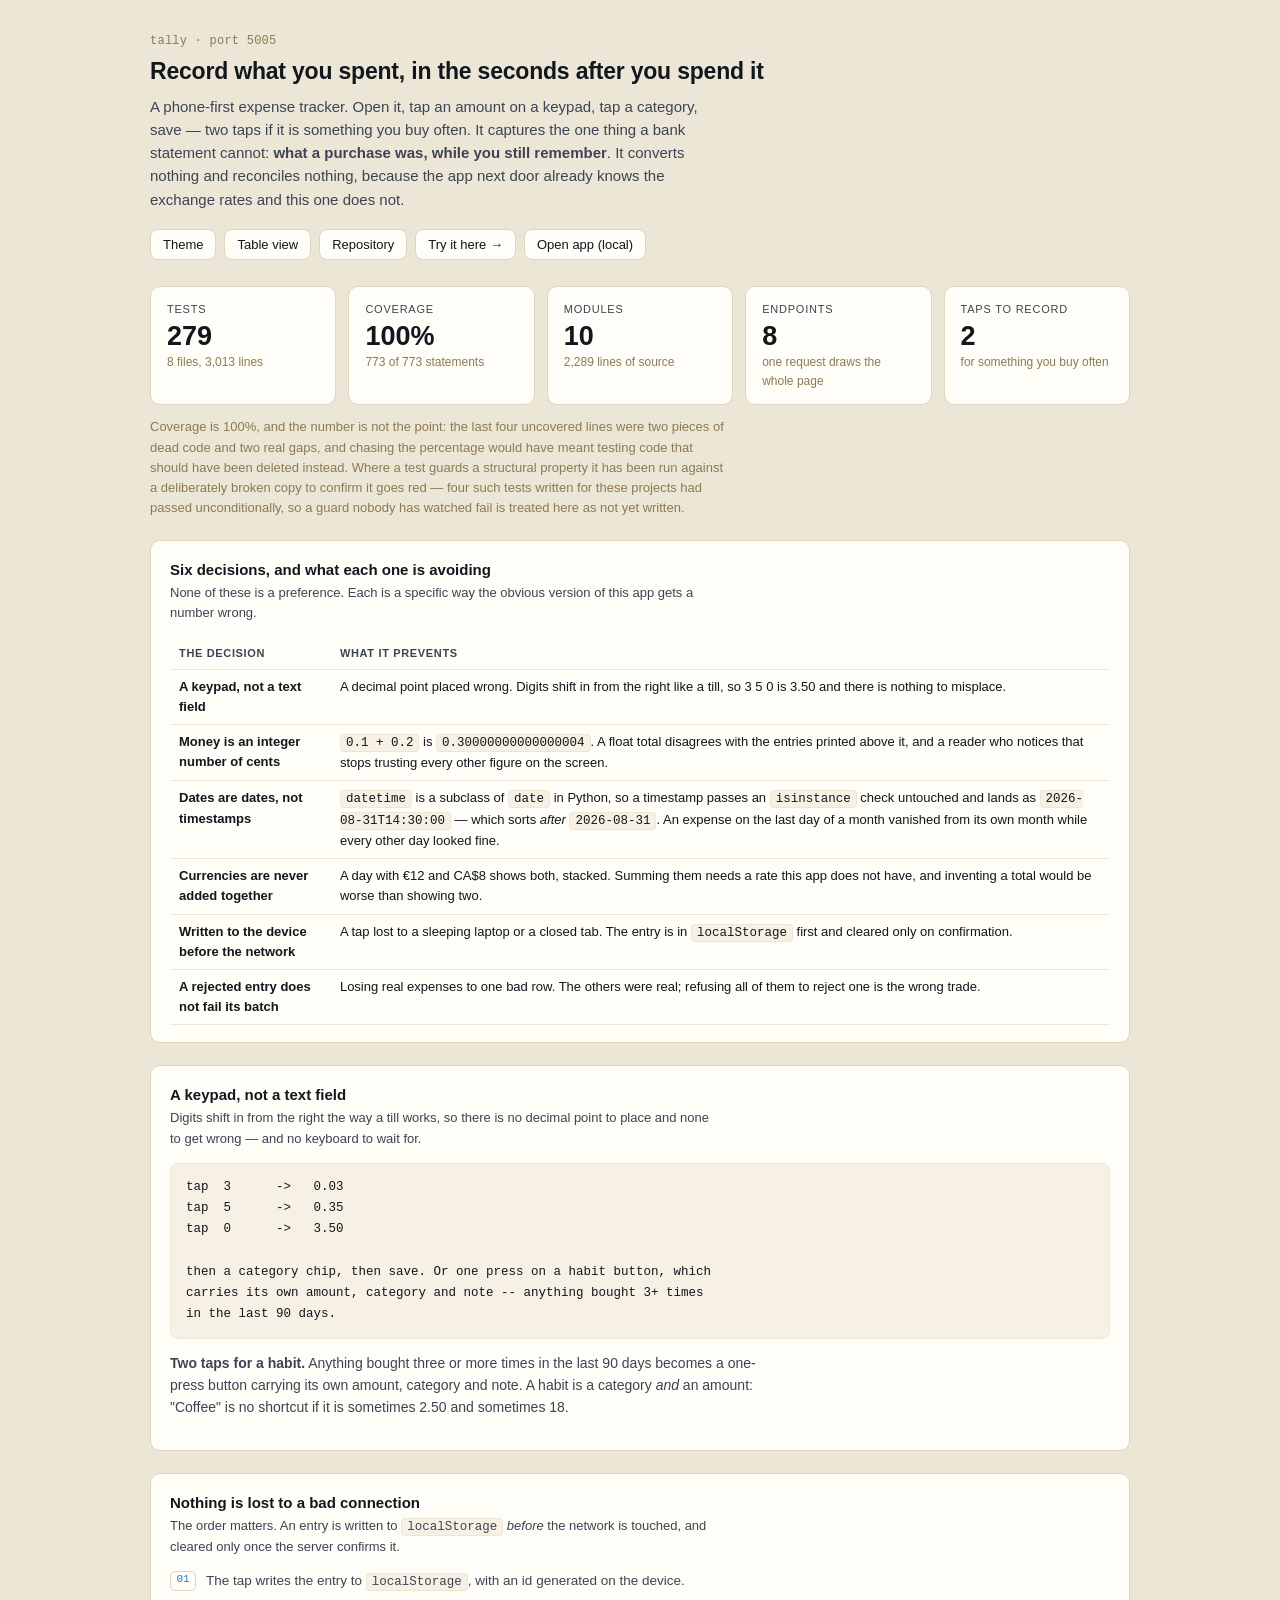
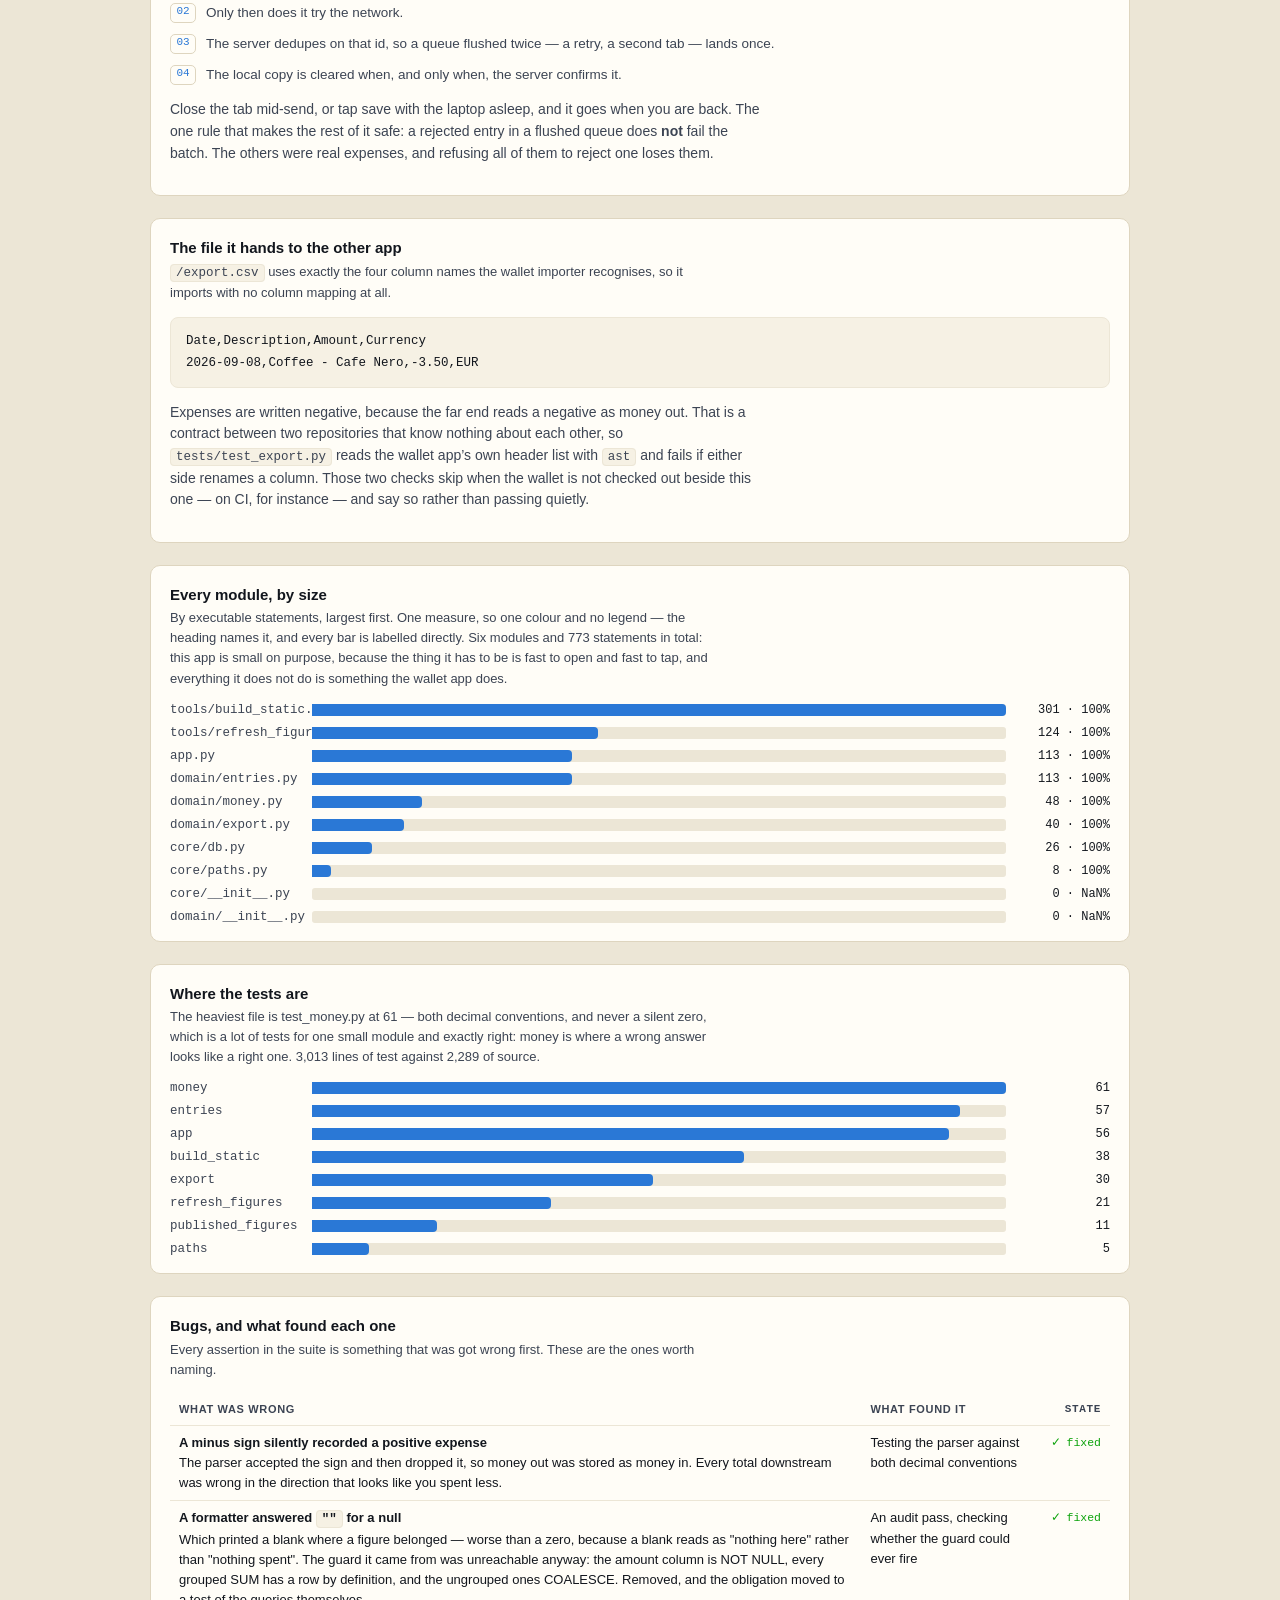
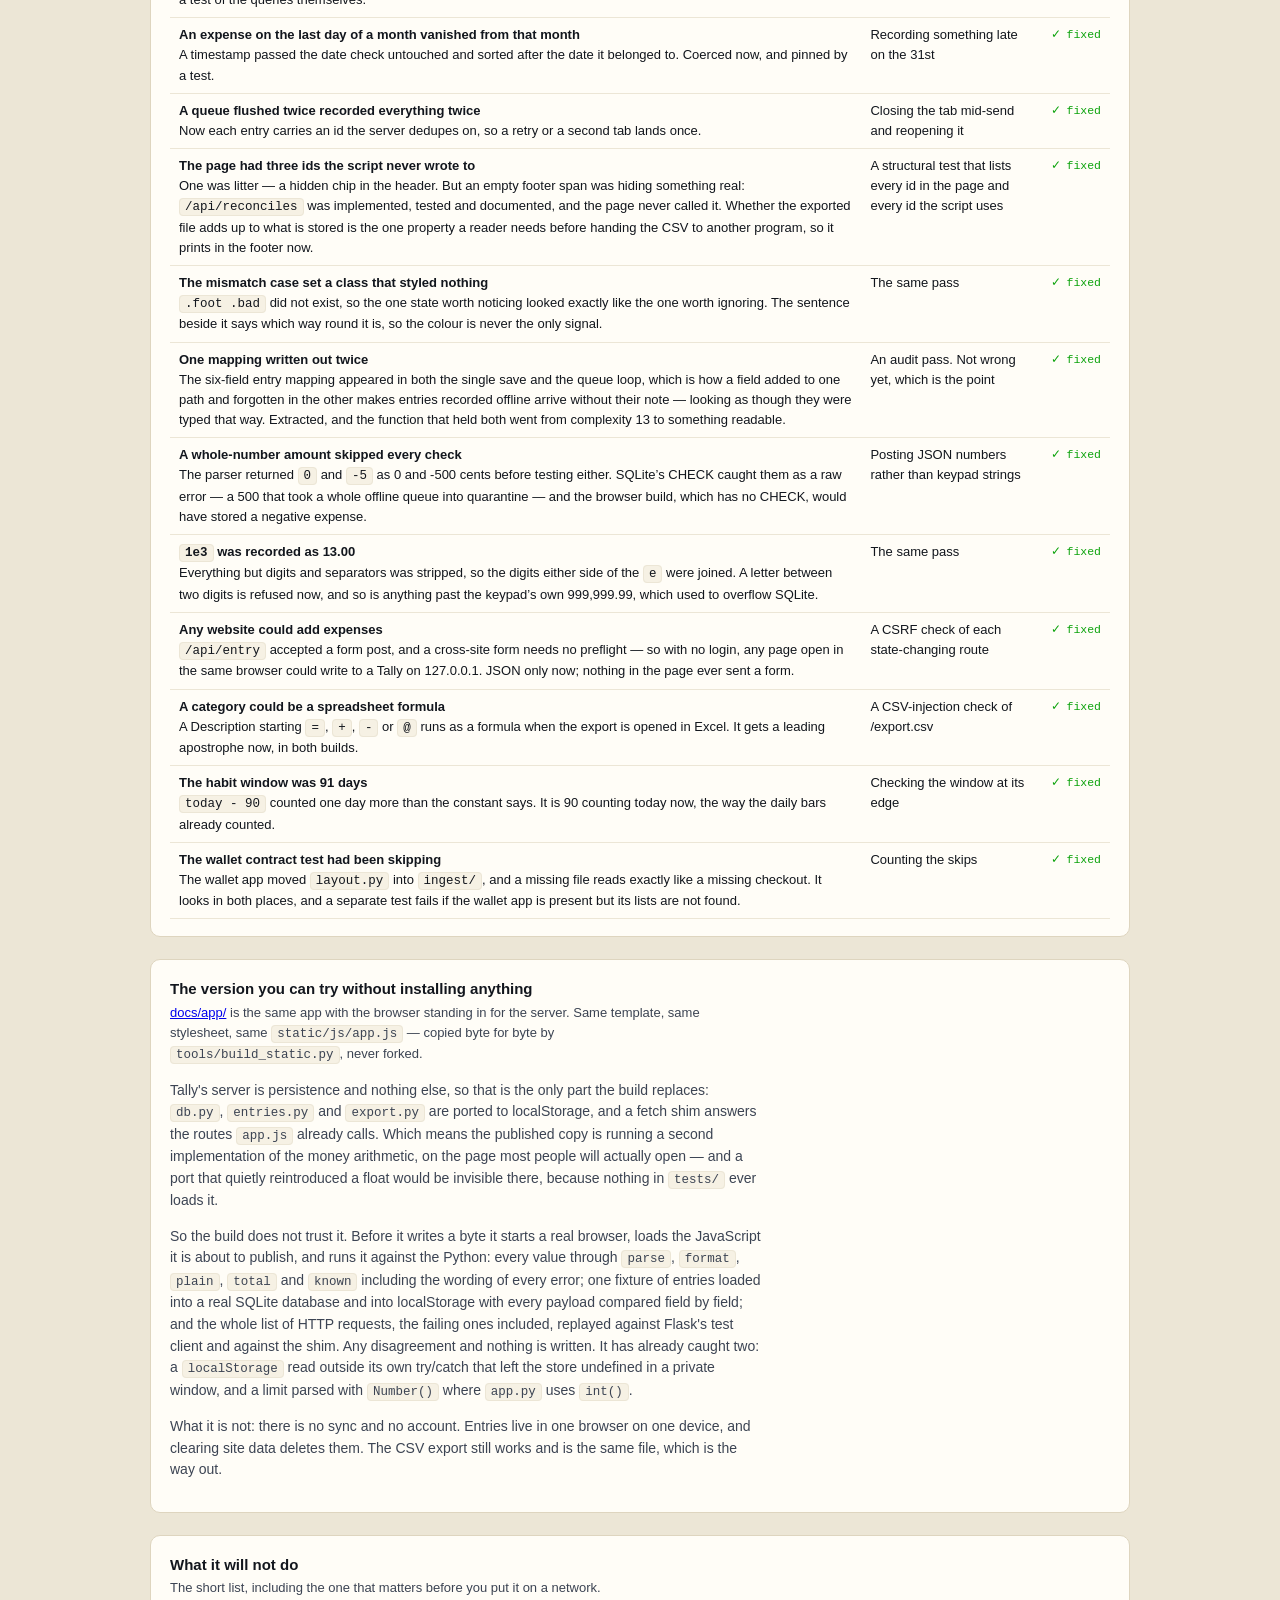
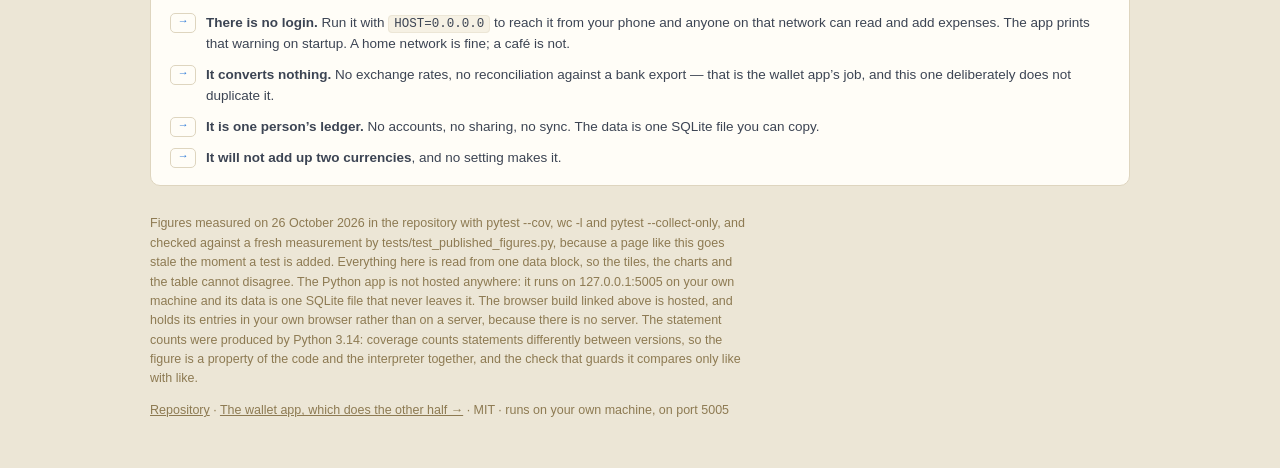
==== commit 9999a408: "tests: 100% line and branch coverage over the whole repo, and CI enforces it .coveragerc no longer o" ====
--- a/docs/index.html
+++ b/docs/index.html
@@ -353,33 +353,37 @@
 /* Every number on this page is read from here, so the tiles, the charts and
  * the table cannot drift apart.
  *
- * Measured on 27 September 2026 in the repository: `pytest -q --cov` for the
+ * Measured on 26 October 2026 in the repository: `pytest -q --cov` for the
  * statements and what is uncovered, `wc -l` for length, and `pytest
  * --collect-only -q` for the test counts. Not estimated.
  * tests/test_published_figures.py checks them against a fresh measurement,
  * and `python tools/refresh_figures.py` rewrites them. */
 
 var MODULES = [
-  { name: 'domain/entries.py',  lines: 334, stmts: 113, missed:  0, does: 'recording, querying, the habits, and the date coercion' },
-  { name: 'app.py',             lines: 247, stmts: 107, missed:  0, does: 'the HTTP surface; eight routes, loopback by default' },
-  { name: 'domain/money.py',    lines: 153, stmts:  48, missed:  0, does: 'integer cents; one parser and one formatter' },
-  { name: 'domain/export.py',   lines: 124, stmts:  37, missed:  0, does: 'the CSV, and whether it adds up to what is stored' },
-  { name: 'core/db.py',         lines:  96, stmts:  26, missed:  0, does: 'the one table, and a connection that really closes' },
-  { name: 'core/paths.py',      lines:  32, stmts:   8, missed:  0, does: 'where the data lives — one decision, one place' },
-  { name: 'core/__init__.py',   lines:   6, stmts:   0, missed:  0, does: 'the package: which directory, and which row' },
-  { name: 'domain/__init__.py', lines:   6, stmts:   0, missed:  0, does: 'the package: the rules, with no Flask in them' }
+  { name: 'tools/build_static.py',    lines: 1030, stmts: 301, missed:  0, does: 'the browser build, and the check that refuses a wrong port' },
+  { name: 'tools/refresh_figures.py', lines: 233, stmts: 124, missed:  0, does: 'measures this page’s figures and rewrites them' },
+  { name: 'app.py',                   lines: 257, stmts: 113, missed:  0, does: 'the HTTP surface; eight routes, loopback by default' },
+  { name: 'domain/entries.py',        lines: 334, stmts: 113, missed:  0, does: 'recording, querying, the habits, and the date coercion' },
+  { name: 'domain/money.py',          lines: 153, stmts:  48, missed:  0, does: 'integer cents; one parser and one formatter' },
+  { name: 'domain/export.py',         lines: 142, stmts:  40, missed:  0, does: 'the CSV, and whether it adds up to what is stored' },
+  { name: 'core/db.py',               lines:  96, stmts:  26, missed:  0, does: 'the one table, and a connection that really closes' },
+  { name: 'core/paths.py',            lines:  32, stmts:   8, missed:  0, does: 'where the data lives — one decision, one place' },
+  { name: 'core/__init__.py',         lines:   6, stmts:   0, missed:  0, does: 'the package: which directory, and which row' },
+  { name: 'domain/__init__.py',       lines:   6, stmts:   0, missed:  0, does: 'the package: the rules, with no Flask in them' }
 ];
 
 var TESTS = [
   { file: 'test_money.py',             n: 61, of: 'both decimal conventions, and never a silent zero' },
   { file: 'test_entries.py',           n: 57, of: 'the queries, the habits, and the month boundary' },
-  { file: 'test_app.py',               n: 54, of: 'the routes, the queue, and the rejected-entry rule' },
-  { file: 'test_export.py',            n: 26, of: 'the file, the reconcile, and the wallet’s column names' },
+  { file: 'test_app.py',               n: 56, of: 'the routes, the queue, and the rejected-entry rule' },
+  { file: 'test_build_static.py',      n: 38, of: 'that the build refuses every kind of disagreement' },
+  { file: 'test_export.py',            n: 30, of: 'the file, the reconcile, and the wallet’s column names' },
+  { file: 'test_refresh_figures.py',   n: 21, of: 'that this page’s rewriter is right and leaves no diff' },
   { file: 'test_published_figures.py', n: 11, of: 'the numbers on this page, against a fresh measurement' },
   { file: 'test_paths.py',             n:  5, of: 'that the data directory is one decision' }
 ];
 
-var TEST_LINES = 1891;
+var TEST_LINES = 3013;
 
 /* Which interpreter produced the statement counts above. It matters: coverage
  * counts a `with` block or a multi-line call differently between versions, so
@@ -659,7 +663,7 @@
 });
 
 el('footNote').textContent =
-  'Figures measured on 27 September 2026 in the repository with pytest ' +
+  'Figures measured on 26 October 2026 in the repository with pytest ' +
   '--cov, wc -l and pytest --collect-only, and checked against a fresh ' +
   'measurement by tests/test_published_figures.py, because a page like this ' +
   'goes stale the moment a test is added. Everything here is read from one ' +
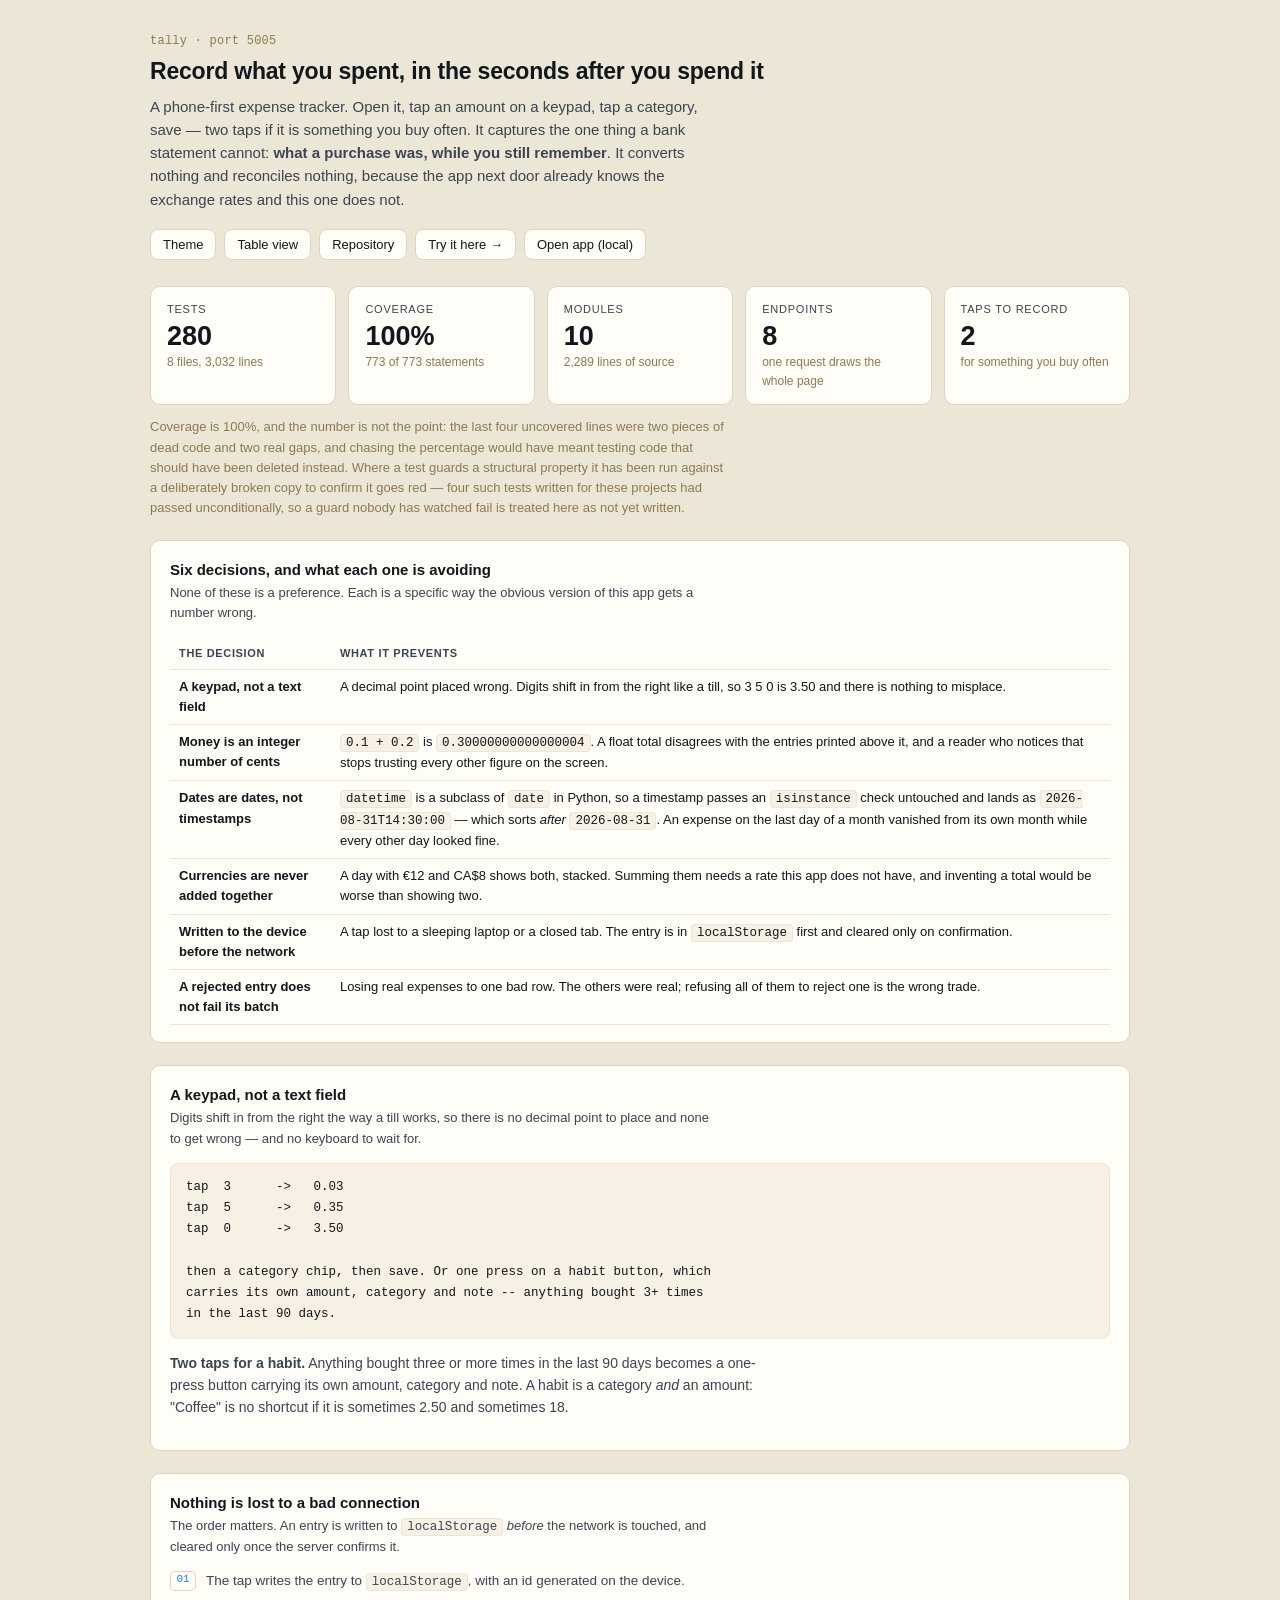
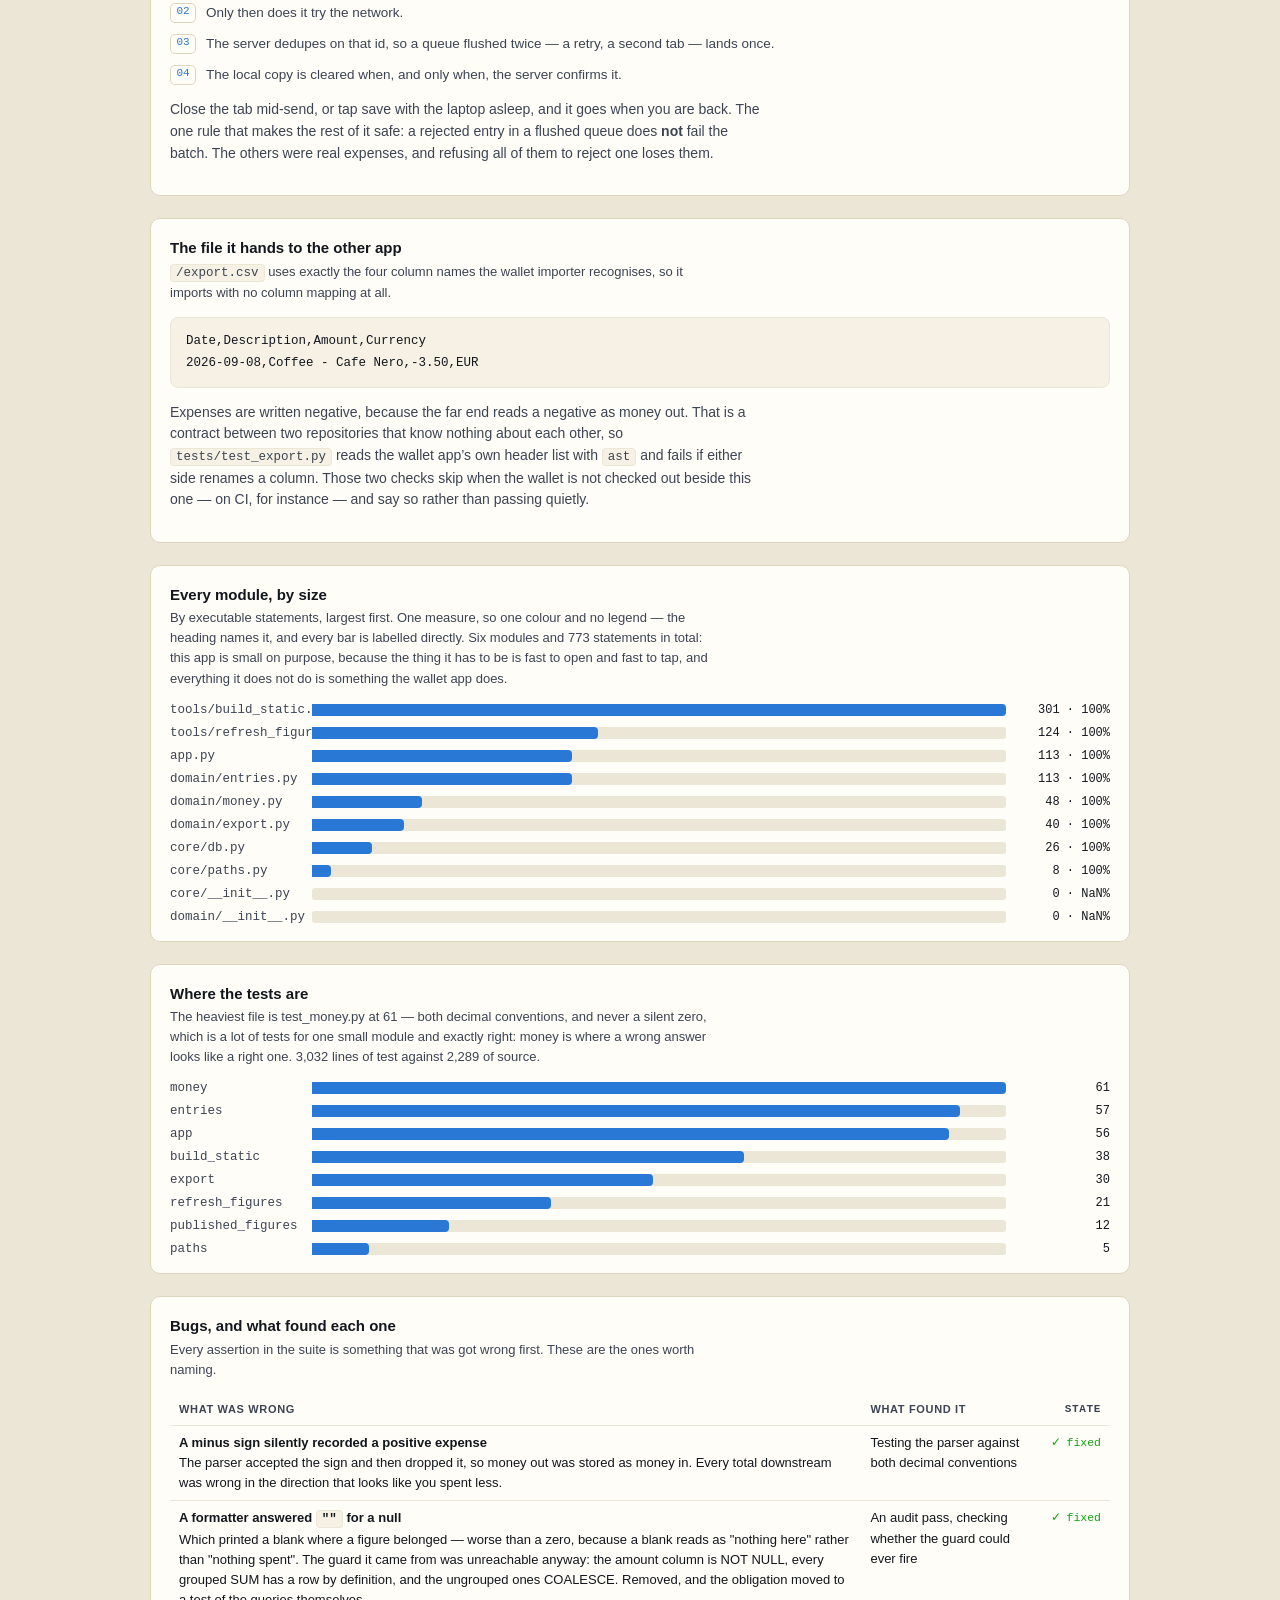
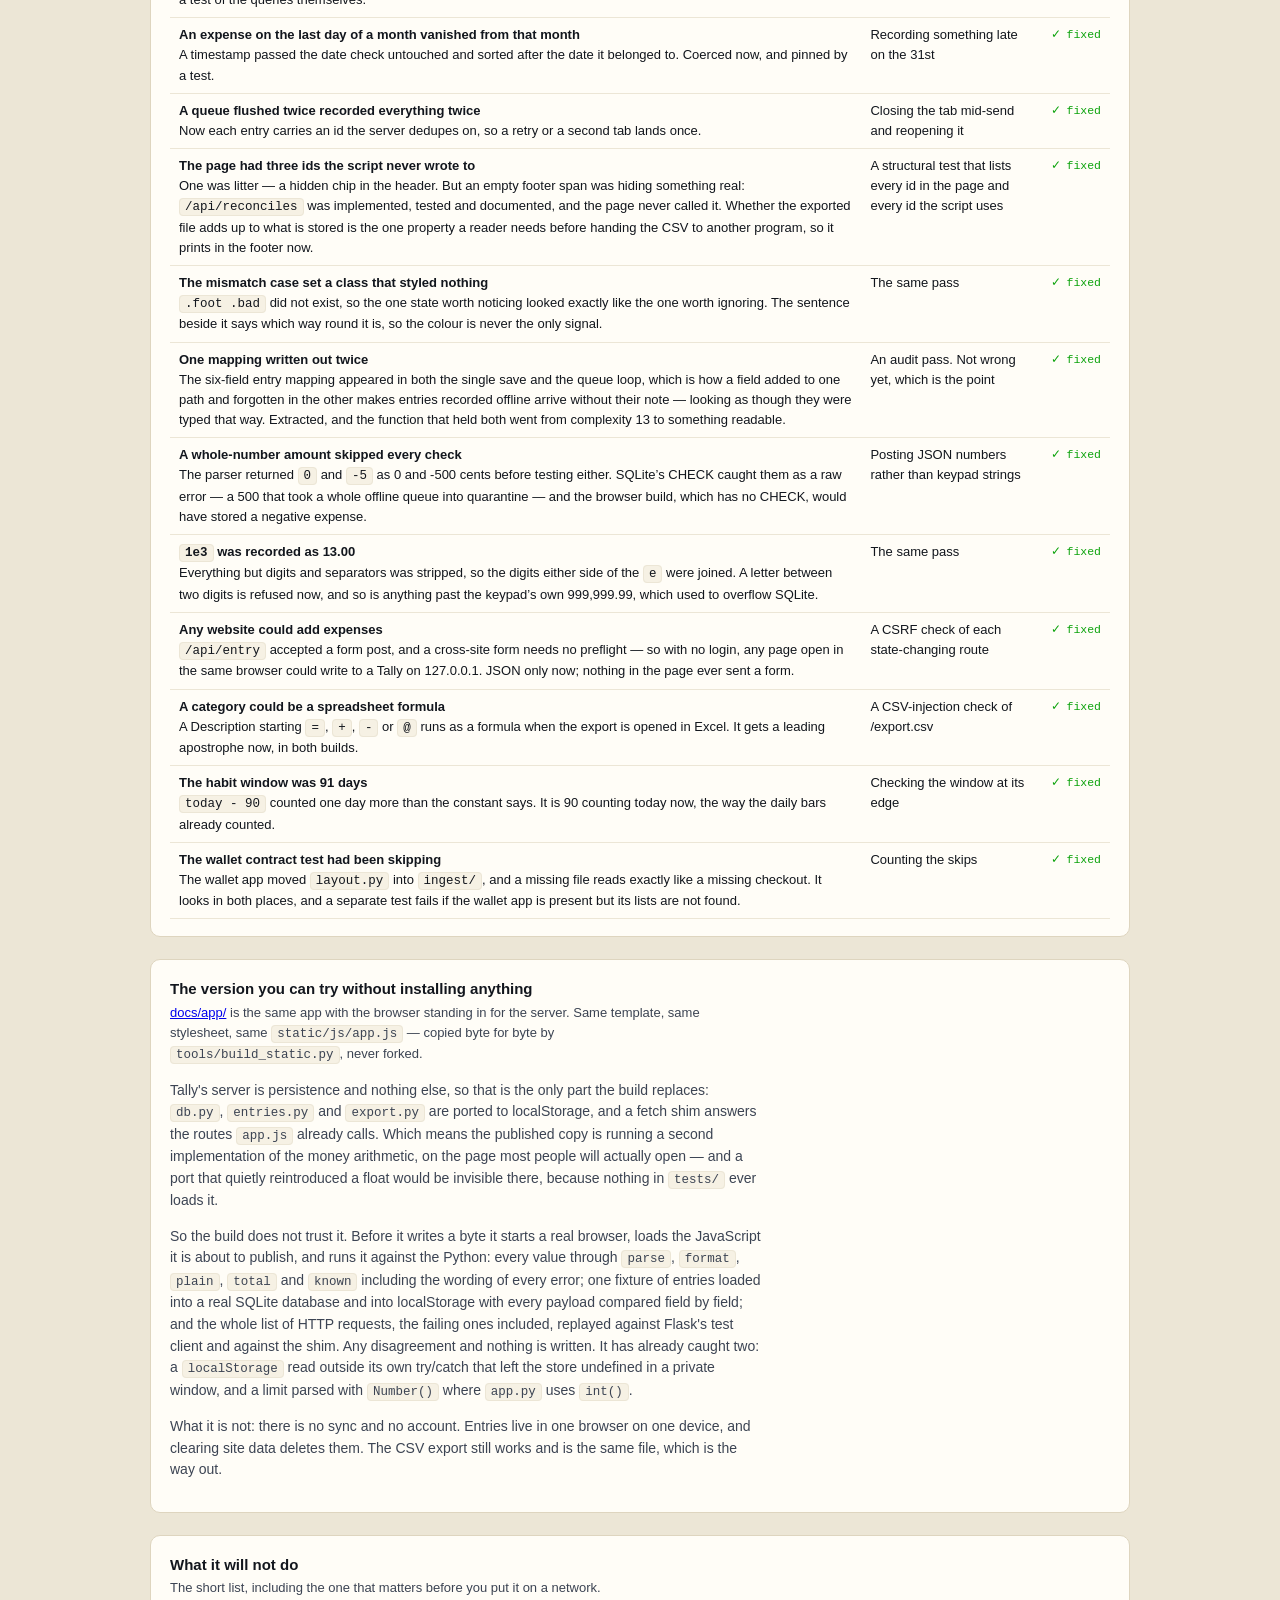
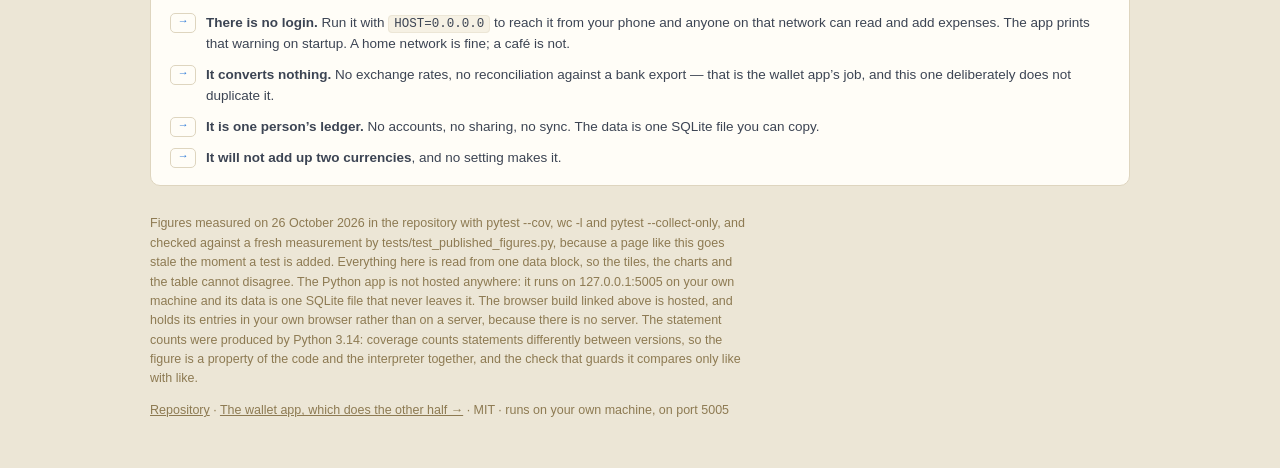
==== commit 5d4318b7: "coverage gate: no pragma or venv can move the total; TEST_LINES is checked .coveragerc used exclude_" ====
--- a/docs/index.html
+++ b/docs/index.html
@@ -379,11 +379,11 @@
   { file: 'test_build_static.py',      n: 38, of: 'that the build refuses every kind of disagreement' },
   { file: 'test_export.py',            n: 30, of: 'the file, the reconcile, and the wallet’s column names' },
   { file: 'test_refresh_figures.py',   n: 21, of: 'that this page’s rewriter is right and leaves no diff' },
-  { file: 'test_published_figures.py', n: 11, of: 'the numbers on this page, against a fresh measurement' },
+  { file: 'test_published_figures.py', n: 12, of: 'the numbers on this page, against a fresh measurement' },
   { file: 'test_paths.py',             n:  5, of: 'that the data directory is one decision' }
 ];
 
-var TEST_LINES = 3013;
+var TEST_LINES = 3032;
 
 /* Which interpreter produced the statement counts above. It matters: coverage
  * counts a `with` block or a multi-line call differently between versions, so
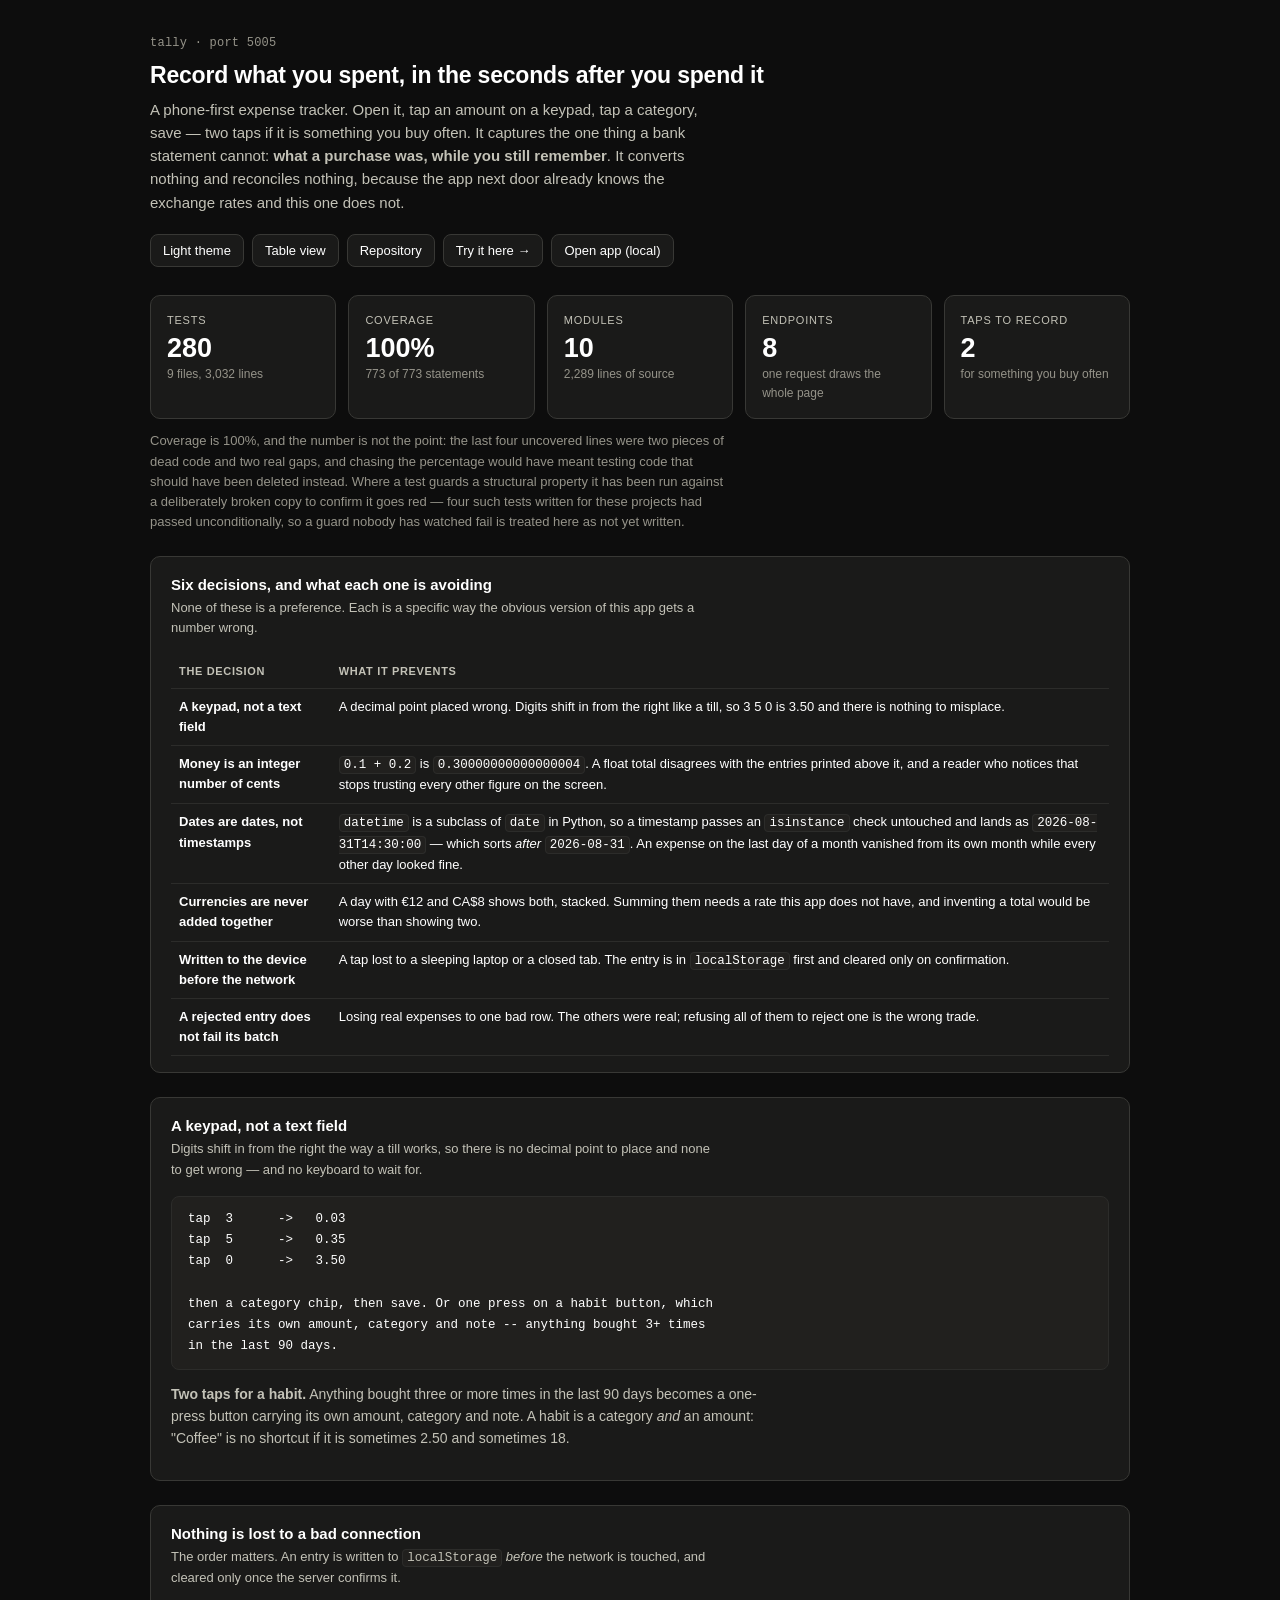
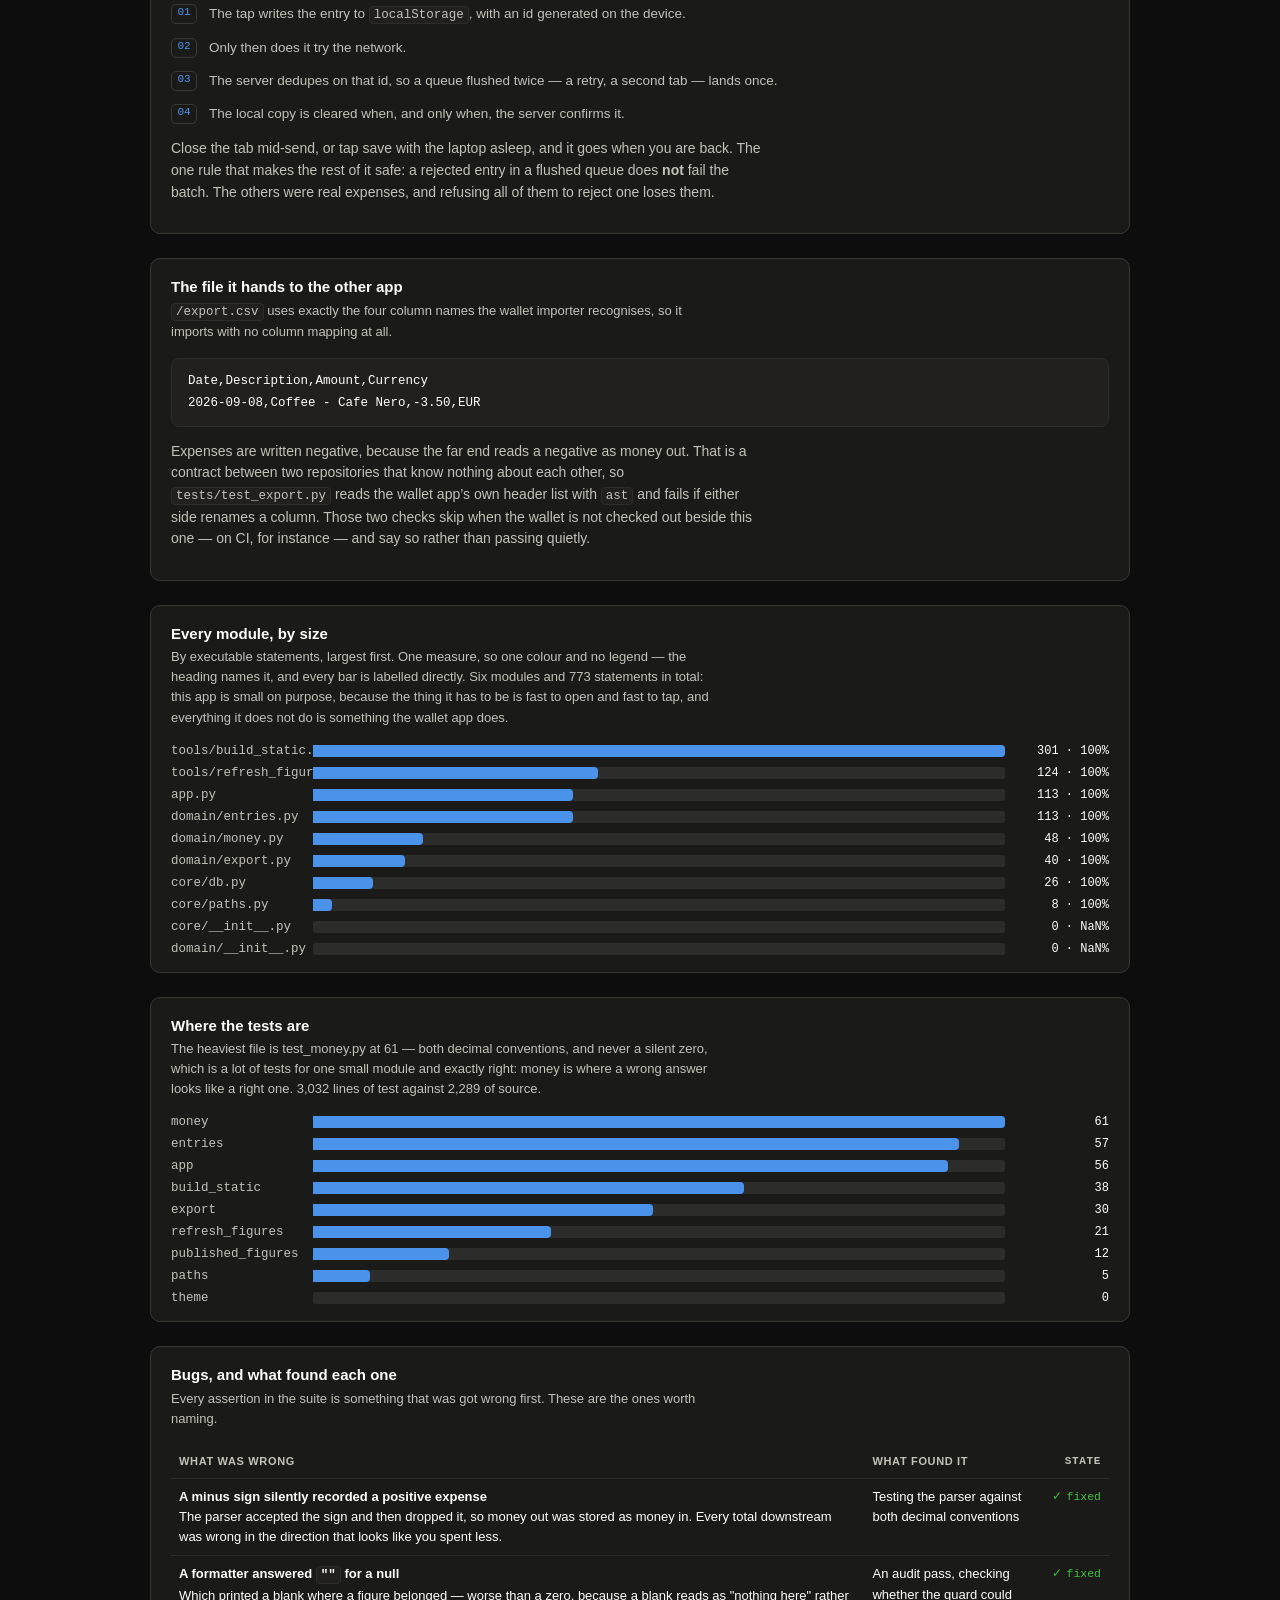
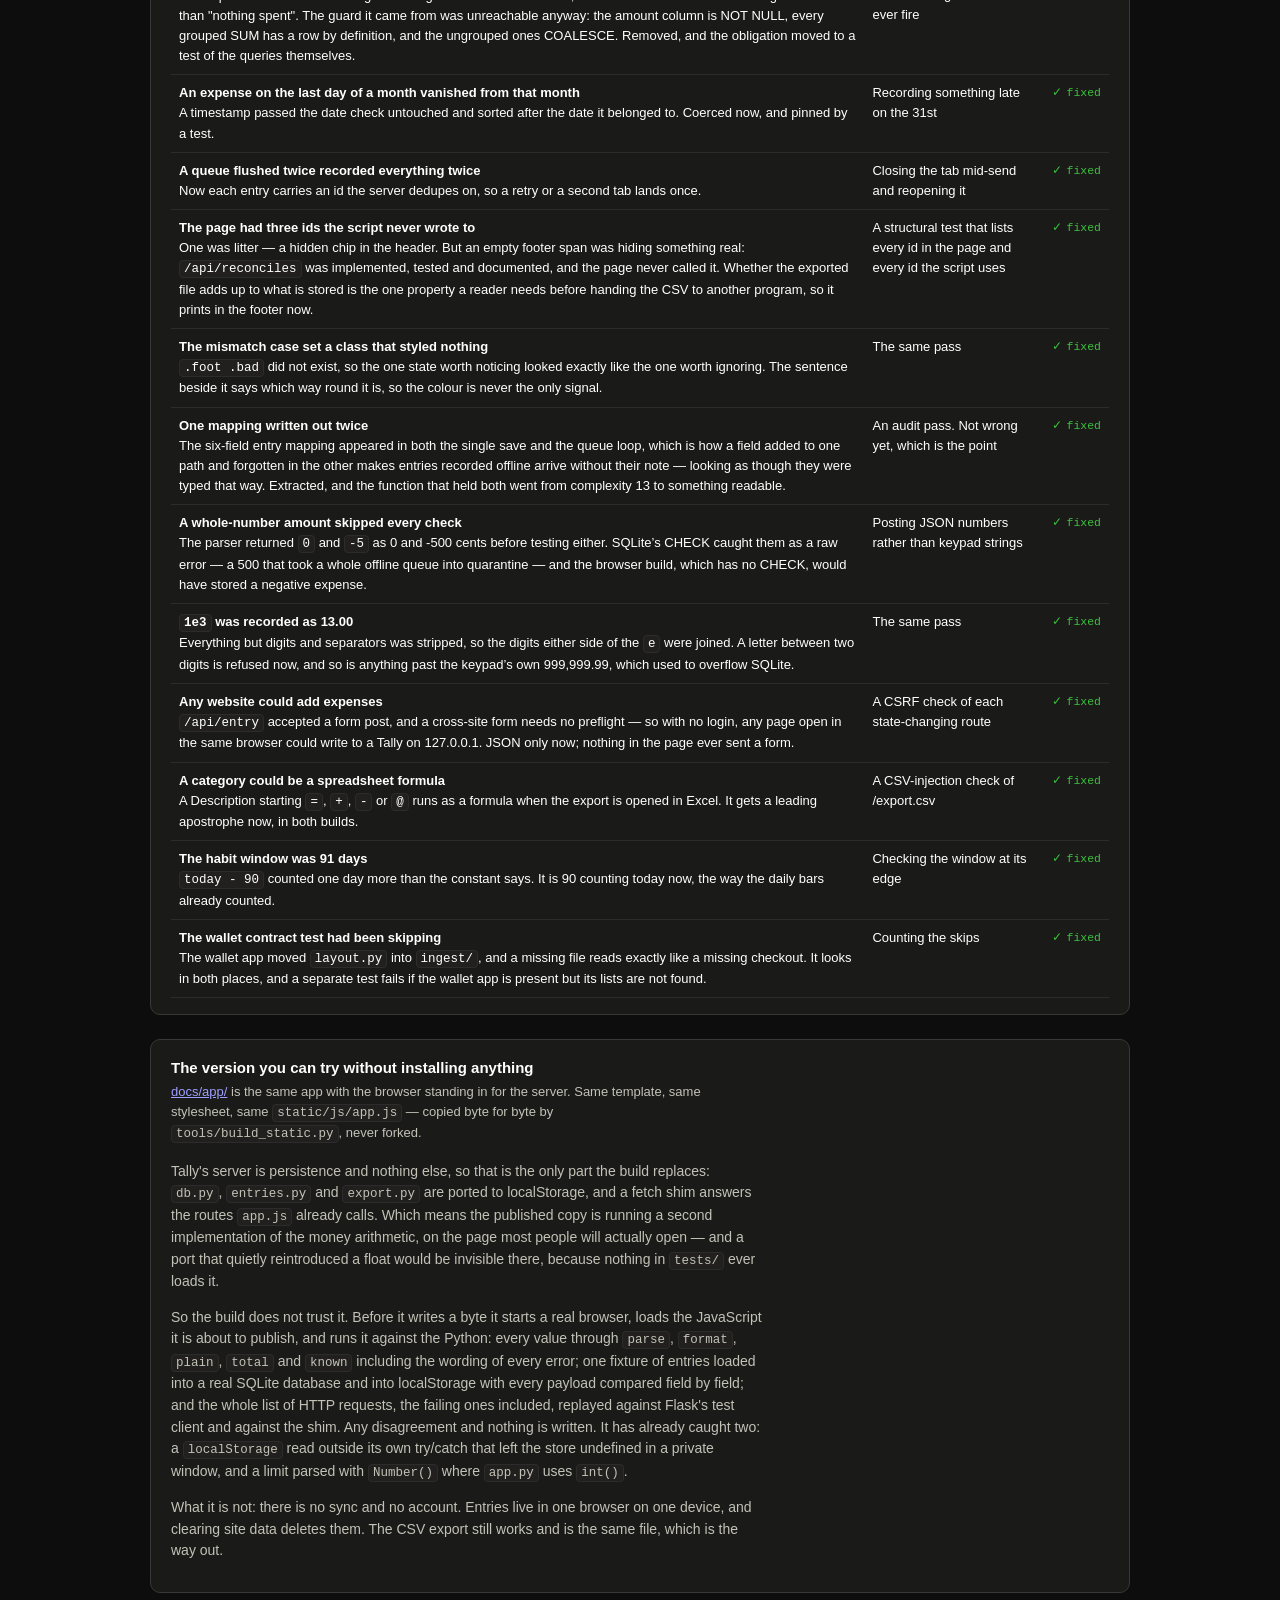
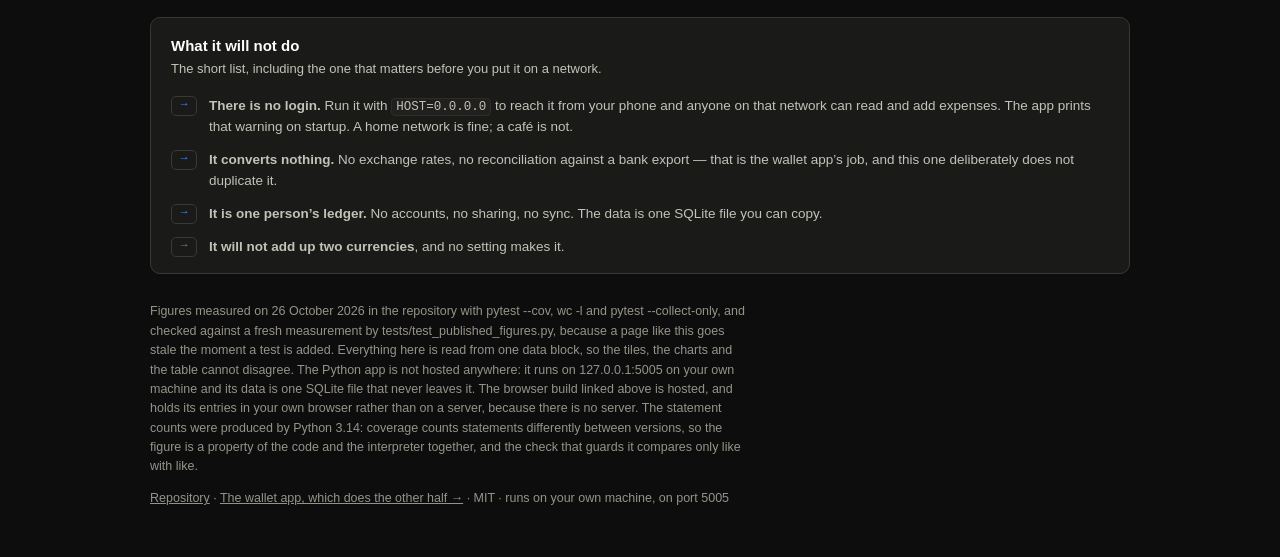
==== commit 8488aaef: "Theme tokens: open dark, toggle to light, every pairing at WCAG AA The app, its browser build and th" ====
--- a/docs/index.html
+++ b/docs/index.html
@@ -1,5 +1,5 @@
 <!DOCTYPE html>
-<html lang="en">
+<html lang="en" class="theme-dark">
 <head>
 <meta charset="utf-8">
 <meta name="viewport" content="width=device-width, initial-scale=1">
@@ -10,152 +10,205 @@
      page derives, so it is the first thing to go stale. -->
 <meta property="og:description" content="Record a purchase in the seconds after you make it. Local only, integer cents, and a CSV that imports straight into the wallet app.">
 <meta property="og:type" content="website">
+<!-- Not needed to theme the page: class="theme-dark" on <html> already does
+     that, with or without JavaScript. This only restores a theme picked on
+     any page of this site (the key 'theme' is shared across the origin),
+     ahead of first paint so it never flashes. -->
+<script>
+(function () {
+  var saved = null;
+  try { saved = localStorage.getItem('theme'); } catch (e) { /* storage blocked */ }
+  if (/^[a-z]+$/.test(saved)) document.documentElement.classList.replace('theme-dark', 'theme-' + saved);
+})();
+</script>
 <style>
-/* The warm surface this family of pages uses. The marks on top come from the
- * validated palette and were re-run against *this* surface, because contrast
- * only means anything against the colour the chart actually sits on:
- *
- *   series  #2a78d6  on #fffdf7   all five checks PASS (light)
- *   series  #3987e5  on #1a1a19   all five checks PASS (dark)
- *   good    #0ca30c  3.30:1
- *   warning #fab219  1.80:1  sub-3:1 BY DESIGN -> always icon + label
- *   crit    #d03b3b  4.72:1
- *
- * Run as a categorical set the status colours fail on #fab219, and are meant
- * to: status is not a categorical palette, and amber is legal only with a
- * glyph and a word beside it. Every use of it here has both.
- *
- * Dark is a selected set stepped for the dark surface, not an inversion. */
-.viz-root {
+/* ======================================================================
+   DESIGN TOKENS -- the write-up template this family of pages shares.
+   1. Theme-independent tokens (spacing, type, shape) live on :root.
+   2. Colour tokens live in one block per theme, keyed on a class on <html>.
+      The class is in the markup, so the page is themed with no JavaScript.
+   3. Every rule below reads semantic tokens only, never a raw colour.
+   To add a theme: copy a theme block, rename it .theme-<name>, set every
+   token in it, and add <name> to THEMES in the script at the bottom.
+   Nothing else changes, and tests/test_theme.py checks the new theme's
+   pairings for WCAG AA.
+
+   The palette is the family's shared block, word for word in every copy.
+   Every text pairing is at least 4.5:1 and every UI pairing at least 3:1 in
+   both themes. --color-warning (amber) is a fill only, always beside a glyph
+   and a word, and never a text colour.
+   ====================================================================== */
+:root {
+  /* spacing: --space-N is N x 4px. 1-2px offsets are hairlines, not spacing. */
+  --space-1: 4px; --space-2: 8px; --space-3: 12px; --space-4: 16px; --space-5: 20px;
+  --space-6: 24px; --space-7: 28px; --space-9: 36px; --space-11: 44px;
+
+  /* typography */
+  --font-sans: -apple-system, BlinkMacSystemFont, "Segoe UI", Helvetica, Arial, sans-serif;
+  --font-mono: ui-monospace, SFMono-Regular, Menlo, monospace;
+  --text-3xs: 11px; --text-2xs: 11.5px; --text-xs: 12px; --text-sm: 12.5px; --text-base: 13px;
+  --text-md: 13.5px; --text-lg: 14px; --text-body: 15px; --text-xl: 23px; --text-2xl: 27px;
+  --leading-tile: 1.12; --leading-body: 1.55; --leading-code: 1.7;
+  --weight-regular: 400; --weight-medium: 500; --weight-semibold: 600;
+  --tracking-tight: -0.2px; --tracking-mono: .02em; --tracking-caps: .06em; --tracking-wide: .07em;
+
+  /* shape */
+  --radius-2xs: 3px; --radius-xs: 4px; --radius-sm: 5px; --radius-md: 8px; --radius-lg: 10px;
+}
+
+/* ---- themes. :where(:root) has no specificity, so it is only the fallback
+   for an <html> carrying no theme class or an unknown one. */
+:where(:root), .theme-dark {
+  color-scheme: dark;
+  --color-bg: #0d0d0d; --color-surface: #1a1a19; --color-surface-subtle: #21201e;
+  --color-border: #383835; --color-border-strong: #6e6c66;
+  --color-text-primary: #ffffff; --color-text-muted: #c3c2b7; --color-text-subtle: #959389;
+  --color-accent: #4b93ea; --color-accent-hover: #7ab0f0; --color-accent-subtle: #14263c; --color-text-on-accent: #0d0d0d;
+  --color-danger: #f06a6a; --color-success: #3cc13c; --color-warning: #fab219;
+  --color-grid: #2c2c2a; --color-track: #2c2c2a;
+}
+.theme-light {
   color-scheme: light;
-  --plane:     #ece6d6;
-  --surface:   #fffdf7;
-  --ink:       #12161d;
-  --ink-2:     #3c4453;
-  --ink-muted: #8d7a52;
-  --grid:      #ece6d6;
-  --ring:      #ded5bf;
-  --code-bg:   #f6f1e4;
-  --series:    #2a78d6;
-  --track:     #ece6d6;
-  --good:      #0ca30c;
-  --warning:   #fab219;
-  --critical:  #d03b3b;
-}
-@media (prefers-color-scheme: dark) {
-  :root:where(:not([data-theme="light"])) .viz-root {
-    color-scheme: dark;
-    --plane: #0d0d0d; --surface: #1a1a19;
-    --ink: #ffffff; --ink-2: #c3c2b7; --ink-muted: #898781;
-    --grid: #2c2c2a; --ring: #383835; --code-bg: #21201e;
-    --series: #3987e5; --track: #2c2c2a;
-  }
-}
-:root[data-theme="dark"] .viz-root {
-  color-scheme: dark;
-  --plane: #0d0d0d; --surface: #1a1a19;
-  --ink: #ffffff; --ink-2: #c3c2b7; --ink-muted: #898781;
-  --grid: #2c2c2a; --ring: #383835; --code-bg: #21201e;
-  --series: #3987e5; --track: #2c2c2a;
+  --color-bg: #ece6d6; --color-surface: #fffdf7; --color-surface-subtle: #f6f1e4;
+  --color-border: #ded5bf; --color-border-strong: #7a7466;
+  --color-text-primary: #12161d; --color-text-muted: #3c4453; --color-text-subtle: #665632;
+  --color-accent: #1f63b8; --color-accent-hover: #174f94; --color-accent-subtle: #dfe9f7; --color-text-on-accent: #ffffff;
+  --color-danger: #b02e2e; --color-success: #0a6e0a; --color-warning: #fab219;
+  --color-grid: #ece6d6; --color-track: #ece6d6;
 }
 
 * { box-sizing: border-box; }
 html, body { margin: 0; }
 .viz-root {
-  --text: -apple-system, BlinkMacSystemFont, "Segoe UI", Helvetica, Arial, sans-serif;
-  --mono: ui-monospace, SFMono-Regular, Menlo, monospace;
-  padding: 34px 24px 44px;
-  font: 15px/1.55 var(--text);
-  background: var(--plane); color: var(--ink);
+  padding: var(--space-9) var(--space-6) var(--space-11);
+  font: var(--text-body)/var(--leading-body) var(--font-sans);
+  background: var(--color-bg); color: var(--color-text-primary);
   min-height: 100vh;
 }
 main { max-width: 980px; margin: 0 auto; }
 
 .crumb {
-  margin: 0 0 6px; font: 400 12px var(--mono); color: var(--ink-muted);
-  letter-spacing: .02em;
-}
-h1 { font-size: 23px; margin: 0 0 5px; letter-spacing: -0.2px; }
-.lede { color: var(--ink-2); margin: 0; font-size: 15px; max-width: 68ch; }
-.head { display: flex; justify-content: space-between; align-items: flex-start; gap: 18px; flex-wrap: wrap; }
-.controls { display: flex; gap: 8px; flex-wrap: wrap; }
+  margin: 0 0 var(--space-2); font: var(--weight-regular) var(--text-xs) var(--font-mono);
+  color: var(--color-text-subtle); letter-spacing: var(--tracking-mono);
+}
+h1 { font-size: var(--text-xl); margin: 0 0 var(--space-1); letter-spacing: var(--tracking-tight); }
+.lede { color: var(--color-text-muted); margin: 0; font-size: var(--text-body); max-width: 68ch; }
+.head { display: flex; justify-content: space-between; align-items: flex-start; gap: var(--space-5); flex-wrap: wrap; }
+.controls { display: flex; gap: var(--space-2); flex-wrap: wrap; }
 button, .btn {
-  font: 400 13px var(--text); cursor: pointer; text-decoration: none;
+  font: var(--weight-regular) var(--text-base) var(--font-sans); cursor: pointer; text-decoration: none;
   display: inline-block;
-  background: var(--surface); color: var(--ink);
-  border: 1px solid var(--ring); border-radius: 8px; padding: 7px 12px;
-}
-button:hover, .btn:hover { border-color: var(--ink-muted); }
-button[aria-pressed="true"] { border-color: var(--series); color: var(--series); }
+  background: var(--color-surface); color: var(--color-text-primary);
+  border: 1px solid var(--color-border); border-radius: var(--radius-md); padding: var(--space-2) var(--space-3);
+}
+button:hover, .btn:hover { border-color: var(--color-border-strong); }
+button[aria-pressed="true"] { border-color: var(--color-accent); color: var(--color-accent); }
 
 /* ------------------------------------------------------------ stat tiles */
 /* A bare stat tile is the one form that ships without a hover layer: there is
  * no plot to interrogate, just the figure and what it counts. */
-.tiles { display: grid; grid-template-columns: repeat(auto-fit, minmax(156px, 1fr)); gap: 12px; margin: 26px 0 10px; }
-.tile { background: var(--surface); border: 1px solid var(--ring); border-radius: 10px; padding: 14px 16px; }
-.tile .k { display: block; color: var(--ink-2); font-size: 11px; text-transform: uppercase; letter-spacing: .07em; }
-.tile .v { display: block; margin-top: 3px; font: 600 27px/1.12 var(--text); font-variant-numeric: tabular-nums; }
-.tile .n { display: block; margin-top: 2px; color: var(--ink-muted); font-size: 12px; }
-
-.note { color: var(--ink-muted); font-size: 13px; max-width: 80ch; margin: 12px 0 0; }
+.tiles {
+  display: grid; grid-template-columns: repeat(auto-fit, minmax(156px, 1fr));
+  gap: var(--space-3); margin: var(--space-7) 0 var(--space-3);
+}
+.tile {
+  background: var(--color-surface); border: 1px solid var(--color-border);
+  border-radius: var(--radius-lg); padding: var(--space-4);
+}
+.tile .k {
+  display: block; color: var(--color-text-muted); font-size: var(--text-3xs);
+  text-transform: uppercase; letter-spacing: var(--tracking-wide);
+}
+.tile .v {
+  display: block; margin-top: var(--space-1);
+  font: var(--weight-semibold) var(--text-2xl)/var(--leading-tile) var(--font-sans);
+  font-variant-numeric: tabular-nums;
+}
+.tile .n { display: block; margin-top: 2px; color: var(--color-text-subtle); font-size: var(--text-xs); }
+
+.note { color: var(--color-text-subtle); font-size: var(--text-base); max-width: 80ch; margin: var(--space-3) 0 0; }
 
 /* ---------------------------------------------------------------- panels */
-.panel { background: var(--surface); border: 1px solid var(--ring); border-radius: 10px; padding: 17px 19px; margin-top: 22px; }
-.panel h2 { margin: 0 0 2px; font-size: 15px; }
-.panel h3 { margin: 20px 0 6px; font-size: 13px; color: var(--ink-2); }
-.panel .sub { margin: 0 0 14px; color: var(--ink-2); font-size: 13px; max-width: 76ch; }
-.panel p { font-size: 14px; color: var(--ink-2); max-width: 76ch; }
-.split { display: grid; grid-template-columns: repeat(auto-fit, minmax(330px, 1fr)); gap: 22px; }
+.panel {
+  background: var(--color-surface); border: 1px solid var(--color-border);
+  border-radius: var(--radius-lg); padding: var(--space-4) var(--space-5); margin-top: var(--space-6);
+}
+.panel h2 { margin: 0 0 2px; font-size: var(--text-body); }
+.panel h3 { margin: var(--space-5) 0 var(--space-2); font-size: var(--text-base); color: var(--color-text-muted); }
+.panel .sub { margin: 0 0 var(--space-4); color: var(--color-text-muted); font-size: var(--text-base); max-width: 76ch; }
+.panel p { font-size: var(--text-lg); color: var(--color-text-muted); max-width: 76ch; }
+.split { display: grid; grid-template-columns: repeat(auto-fit, minmax(330px, 1fr)); gap: var(--space-6); }
 
 /* Thin marks on a recessive track, 4px rounding on the data end only so the
  * mark stays anchored flat to the baseline it grows from. */
-.bars { display: grid; gap: 9px; }
-.bar { display: grid; grid-template-columns: 130px 1fr 92px; gap: 12px; align-items: center; }
-.bar .lab { font: 400 12.5px var(--mono); color: var(--ink-2); }
-.bar .rail { position: relative; height: 12px; background: var(--track); border-radius: 3px; }
-.bar .fill { position: absolute; inset: 0 auto 0 0; background: var(--series); border-radius: 0 4px 4px 0; }
-.bar .val { text-align: right; font: 500 12px var(--mono); font-variant-numeric: tabular-nums; color: var(--ink); }
-.bar:hover .rail { outline: 2px solid var(--ring); outline-offset: 2px; }
+.bars { display: grid; gap: var(--space-2); }
+.bar { display: grid; grid-template-columns: 130px 1fr 92px; gap: var(--space-3); align-items: center; }
+.bar .lab { font: var(--weight-regular) var(--text-sm) var(--font-mono); color: var(--color-text-muted); }
+.bar .rail { position: relative; height: 12px; background: var(--color-track); border-radius: var(--radius-2xs); }
+.bar .fill {
+  position: absolute; inset: 0 auto 0 0; background: var(--color-accent);
+  border-radius: 0 var(--radius-xs) var(--radius-xs) 0;
+}
+.bar .val {
+  text-align: right; font: var(--weight-medium) var(--text-xs) var(--font-mono);
+  font-variant-numeric: tabular-nums; color: var(--color-text-primary);
+}
+.bar:hover .rail { outline: 2px solid var(--color-border); outline-offset: 2px; }
 
 /* ----------------------------------------------------------------- table */
 table { width: 100%; border-collapse: collapse; }
-caption { text-align: left; color: var(--ink-2); font-size: 13px; padding-bottom: 10px; }
-th, td { text-align: left; padding: 7px 9px; border-bottom: 1px solid var(--grid); font-size: 13px; vertical-align: top; }
-th { color: var(--ink-2); font-size: 11px; text-transform: uppercase; letter-spacing: .06em; }
-td.num, th.num { text-align: right; font-family: var(--mono); font-variant-numeric: tabular-nums; }
-td.mono { font-family: var(--mono); font-size: 12px; }
-tr.total td { border-bottom: none; font-weight: 600; }
+caption { text-align: left; color: var(--color-text-muted); font-size: var(--text-base); padding-bottom: var(--space-3); }
+th, td {
+  text-align: left; padding: var(--space-2); border-bottom: 1px solid var(--color-grid);
+  font-size: var(--text-base); vertical-align: top;
+}
+th { color: var(--color-text-muted); font-size: var(--text-3xs); text-transform: uppercase; letter-spacing: var(--tracking-caps); }
+td.num, th.num { text-align: right; font-family: var(--font-mono); font-variant-numeric: tabular-nums; }
+td.mono { font-family: var(--font-mono); font-size: var(--text-xs); }
+tr.total td { border-bottom: none; font-weight: var(--weight-semibold); }
 [hidden] { display: none !important; }
 
-code { font-family: var(--mono); font-size: 12.5px; background: var(--code-bg); border: 1px solid var(--grid); border-radius: 4px; padding: 1px 5px; }
+code {
+  font-family: var(--font-mono); font-size: var(--text-sm); background: var(--color-surface-subtle);
+  border: 1px solid var(--color-grid); border-radius: var(--radius-xs); padding: 1px var(--space-1);
+}
 pre {
-  background: var(--code-bg); border: 1px solid var(--grid); border-radius: 8px;
-  padding: 13px 15px; overflow-x: auto;
-  font: 12.5px/1.7 var(--mono); color: var(--ink); margin: 12px 0 0;
+  background: var(--color-surface-subtle); border: 1px solid var(--color-grid); border-radius: var(--radius-md);
+  padding: var(--space-3) var(--space-4); overflow-x: auto;
+  font: var(--text-sm)/var(--leading-code) var(--font-mono); color: var(--color-text-primary); margin: var(--space-3) 0 0;
 }
 
 /* Numbered steps. */
-.flow { list-style: none; margin: 12px 0 0; padding: 0; display: grid; gap: 10px; }
-.flow li { display: grid; grid-template-columns: 26px 1fr; gap: 10px; font-size: 13.5px; color: var(--ink-2); }
+.flow { list-style: none; margin: var(--space-3) 0 0; padding: 0; display: grid; gap: var(--space-3); }
+.flow li {
+  display: grid; grid-template-columns: 26px 1fr; gap: var(--space-3);
+  font-size: var(--text-md); color: var(--color-text-muted);
+}
 .step {
-  font: 500 11px var(--mono); color: var(--series);
-  border: 1px solid var(--ring); border-radius: 5px;
+  font: var(--weight-medium) var(--text-3xs) var(--font-mono); color: var(--color-accent);
+  border: 1px solid var(--color-border); border-radius: var(--radius-sm);
   text-align: center; padding: 1px 0; height: 20px;
 }
 
-/* Status. Never colour alone: each carries a glyph and a word, which is what
- * makes the sub-3:1 amber legal. */
-.flag { display: inline-flex; align-items: center; gap: 5px; font: 500 11.5px var(--mono); white-space: nowrap; }
-.flag .g { font-size: 12px; }
-.flag.good { color: var(--good); }
-.flag.warn { color: var(--warning); }
-.flag.crit { color: var(--critical); }
-
-dl.kv { display: grid; grid-template-columns: auto 1fr; gap: 4px 14px; margin: 12px 0 0; font-size: 13px; }
-dl.kv dt { color: var(--ink-2); font-family: var(--mono); font-size: 12px; }
+/* Status. Never colour alone: each carries a glyph and a word. This copy
+ * shows only the good and critical flags; amber is a fill in this family,
+ * never a text colour, so there is no text rule for it here. */
+.flag {
+  display: inline-flex; align-items: center; gap: var(--space-1);
+  font: var(--weight-medium) var(--text-2xs) var(--font-mono); white-space: nowrap;
+}
+.flag .g { font-size: var(--text-xs); }
+.flag.good { color: var(--color-success); }
+.flag.crit { color: var(--color-danger); }
+
+dl.kv {
+  display: grid; grid-template-columns: auto 1fr; gap: var(--space-1) var(--space-4);
+  margin: var(--space-3) 0 0; font-size: var(--text-base);
+}
+dl.kv dt { color: var(--color-text-muted); font-family: var(--font-mono); font-size: var(--text-xs); }
 dl.kv dd { margin: 0; }
 
-footer { margin-top: 28px; color: var(--ink-muted); font-size: 12.5px; max-width: 86ch; }
+footer { margin-top: var(--space-7); color: var(--color-text-subtle); font-size: var(--text-sm); max-width: 86ch; }
 footer a { color: inherit; }
 </style>
 </head>
@@ -177,7 +230,7 @@
     </p>
   </div>
   <div class="controls">
-    <button id="themeBtn" type="button">Theme</button>
+    <button id="themeBtn" type="button" aria-label="Switch to light theme">Light theme</button>
     <button id="tableBtn" type="button" aria-pressed="false">Table view</button>
     <a class="btn" href="https://github.com/luke-zhang-cs-py/tally">Repository</a>
     <a class="btn" href="app/"
@@ -380,7 +433,8 @@
   { file: 'test_export.py',            n: 30, of: 'the file, the reconcile, and the wallet’s column names' },
   { file: 'test_refresh_figures.py',   n: 21, of: 'that this page’s rewriter is right and leaves no diff' },
   { file: 'test_published_figures.py', n: 12, of: 'the numbers on this page, against a fresh measurement' },
-  { file: 'test_paths.py',             n:  5, of: 'that the data directory is one decision' }
+  { file: 'test_paths.py',             n:  5, of: 'that the data directory is one decision' },
+  { file: 'test_theme.py',             n:  0, of: 'both themes at WCAG AA, and a toggle that remembers' }
 ];
 
 var TEST_LINES = 3032;
@@ -646,11 +700,39 @@
 
 /* -------------------------------------------------------------- controls */
 
+/* THEMES in order. Each name needs a matching .theme-<name> block in the
+ * <style> above, and the first is the one written into the markup. The page
+ * is already themed before this runs; this steps the button through them and
+ * remembers the choice under 'theme', which every page on the site shares. */
+var THEMES = ['dark', 'light'];
+
+function currentTheme() {
+  var root = document.documentElement;
+  return THEMES.filter(function (name) {
+    return root.classList.contains('theme-' + name);
+  })[0] || THEMES[0];
+}
+
+function nextTheme(name) {
+  return THEMES[(THEMES.indexOf(name) + 1) % THEMES.length];
+}
+
+function applyTheme(name) {
+  var root = document.documentElement;
+  var rest = root.className.replace(/(^|\s)theme-\S+/g, ' ').trim();
+  root.className = (rest ? rest + ' ' : '') + 'theme-' + name;
+  var next = nextTheme(name);
+  el('themeBtn').textContent = next.charAt(0).toUpperCase() + next.slice(1) + ' theme';
+  el('themeBtn').setAttribute('aria-label', 'Switch to ' + next + ' theme');
+}
+
+/* Also drops a saved theme that no longer exists, back to the first. */
+applyTheme(currentTheme());
+
 el('themeBtn').addEventListener('click', function () {
-  var set = document.documentElement.getAttribute('data-theme');
-  var dark = set ? set === 'dark'
-    : window.matchMedia('(prefers-color-scheme: dark)').matches;
-  document.documentElement.setAttribute('data-theme', dark ? 'light' : 'dark');
+  var next = nextTheme(currentTheme());
+  try { localStorage.setItem('theme', next); } catch (e) { /* not remembered */ }
+  applyTheme(next);
 });
 
 el('tableBtn').addEventListener('click', function () {
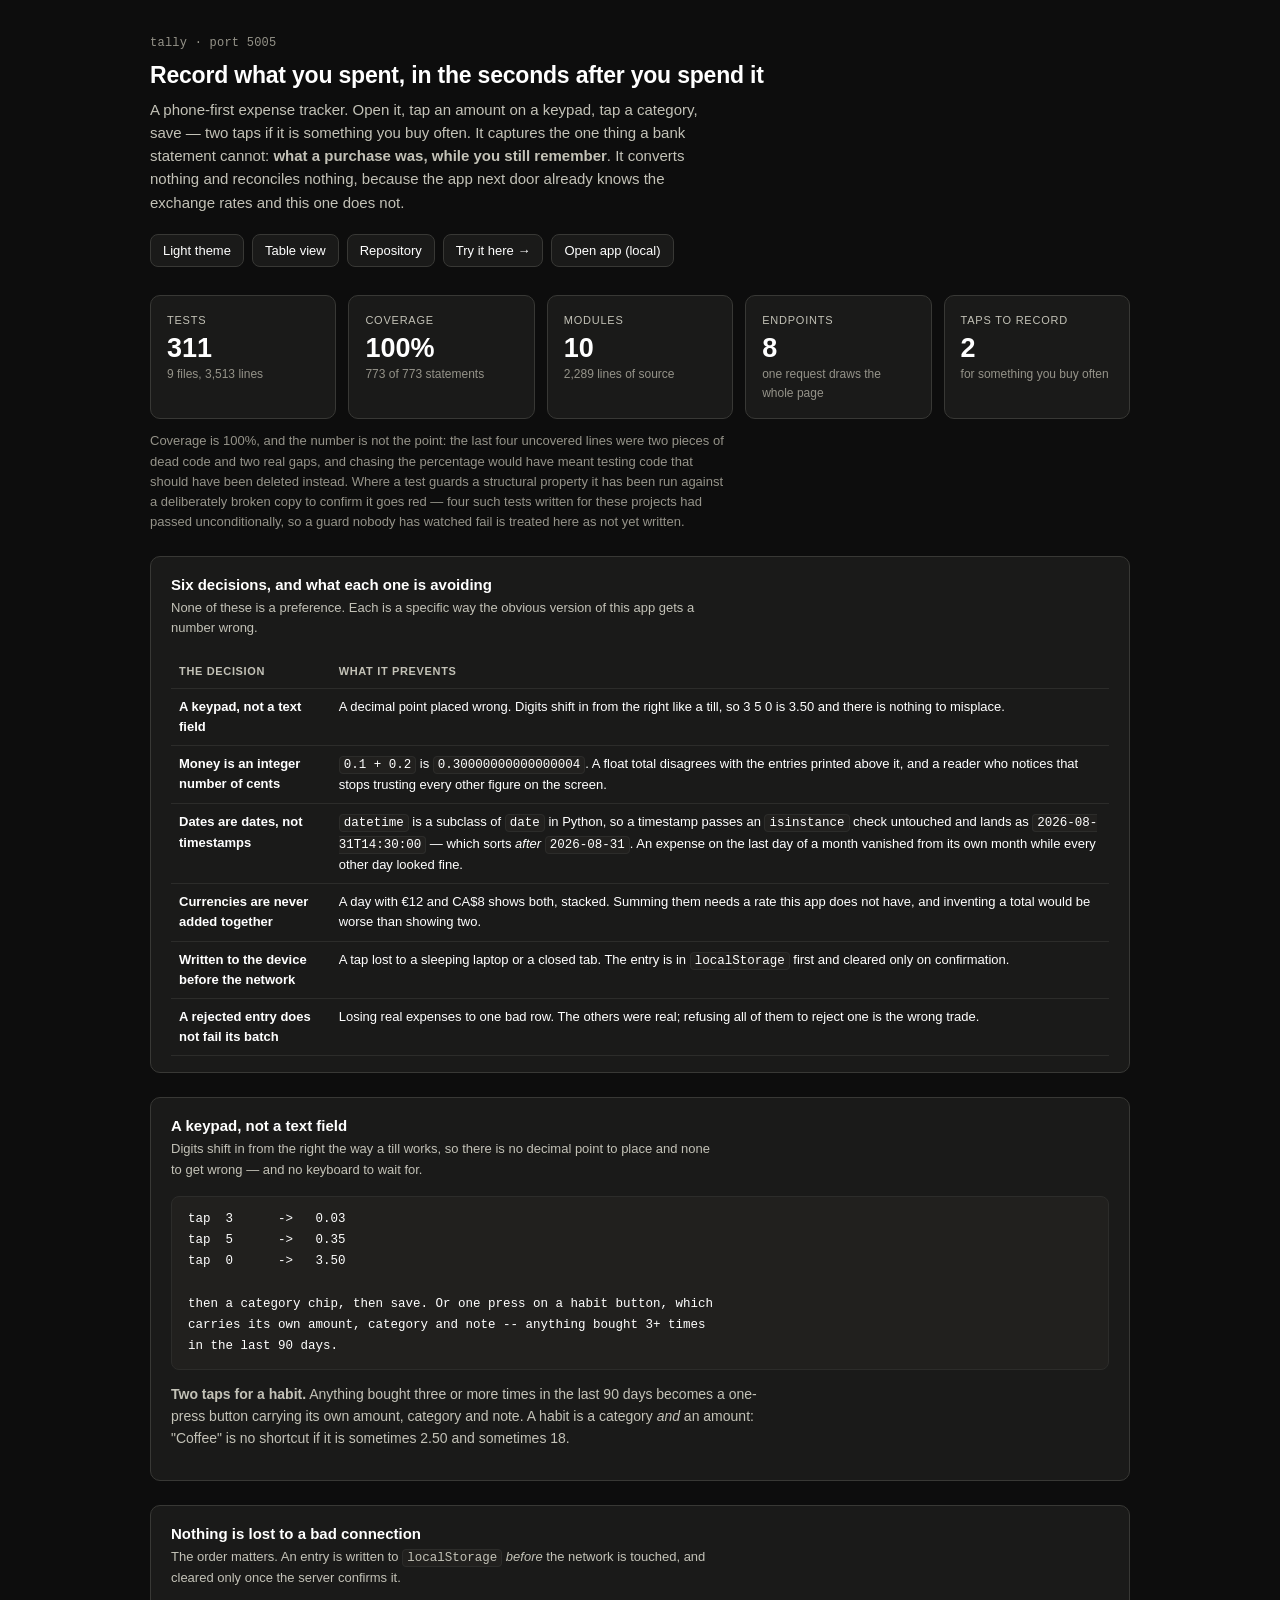
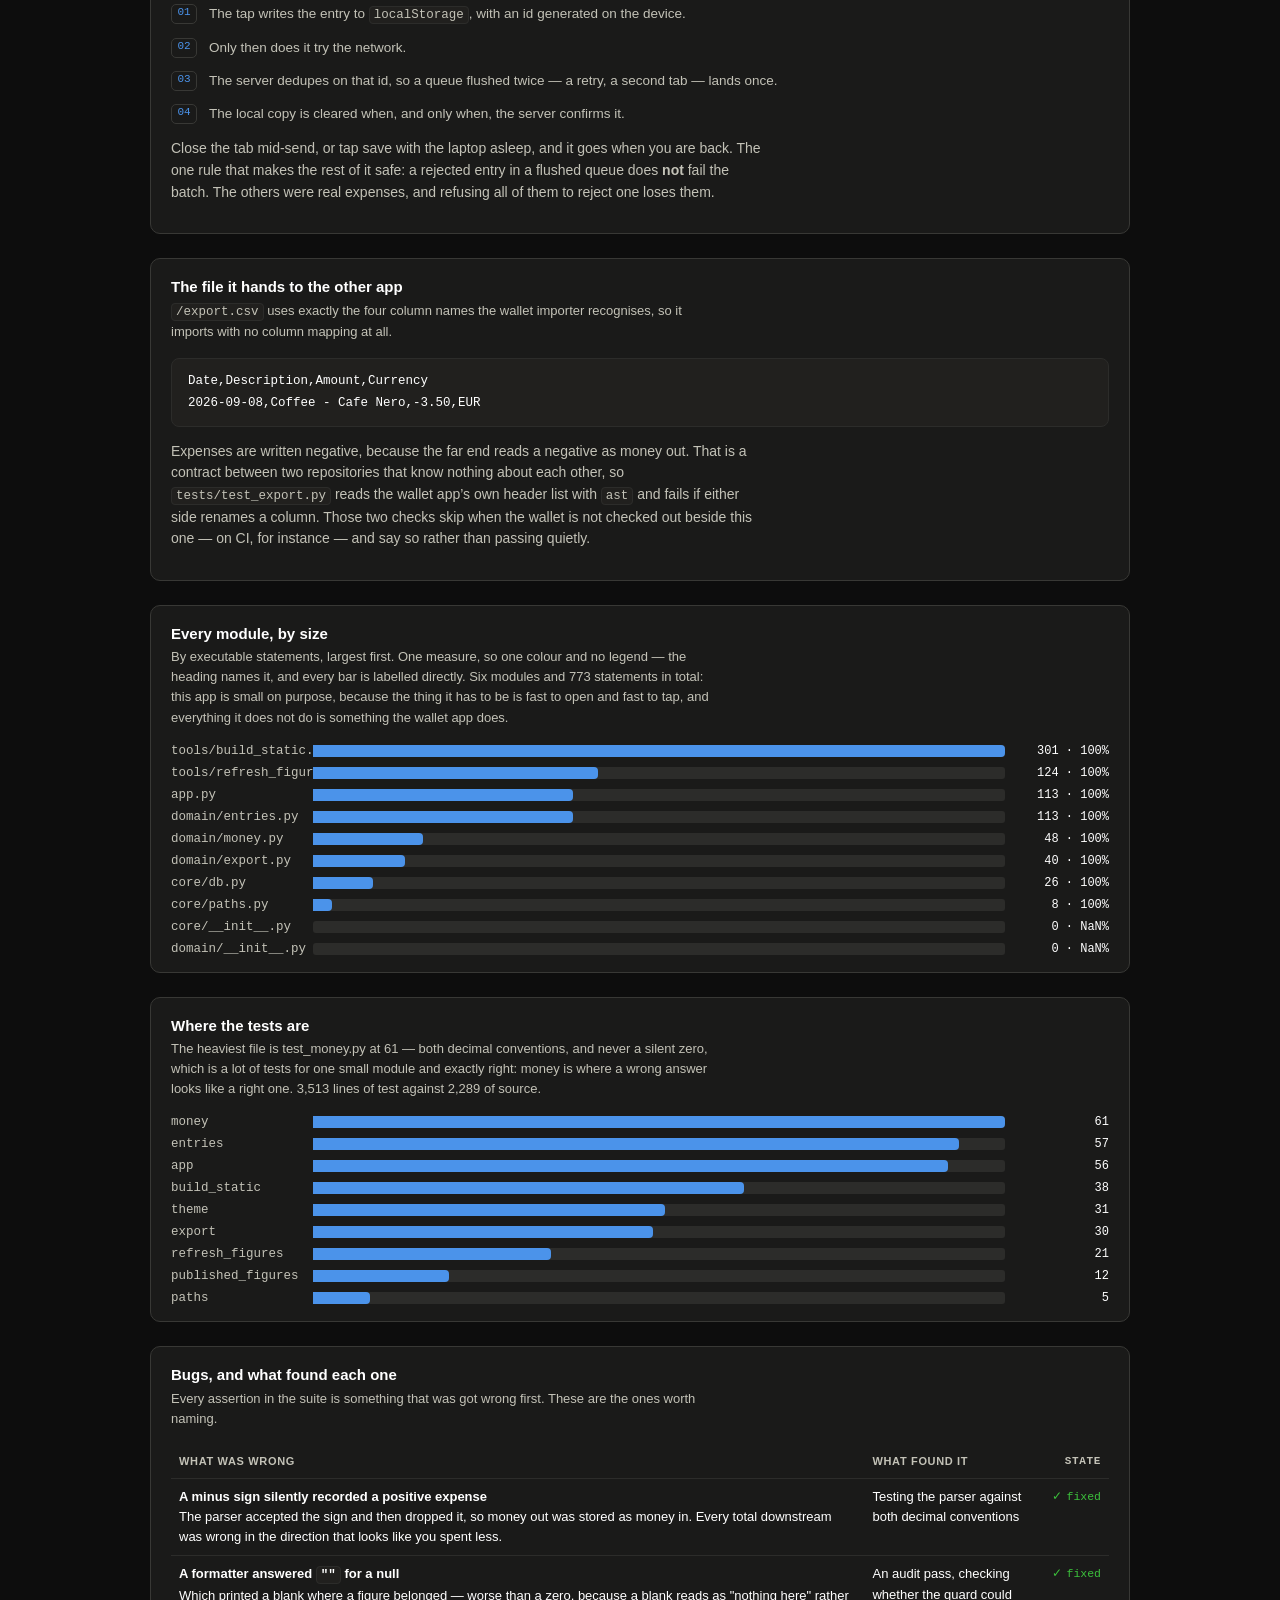
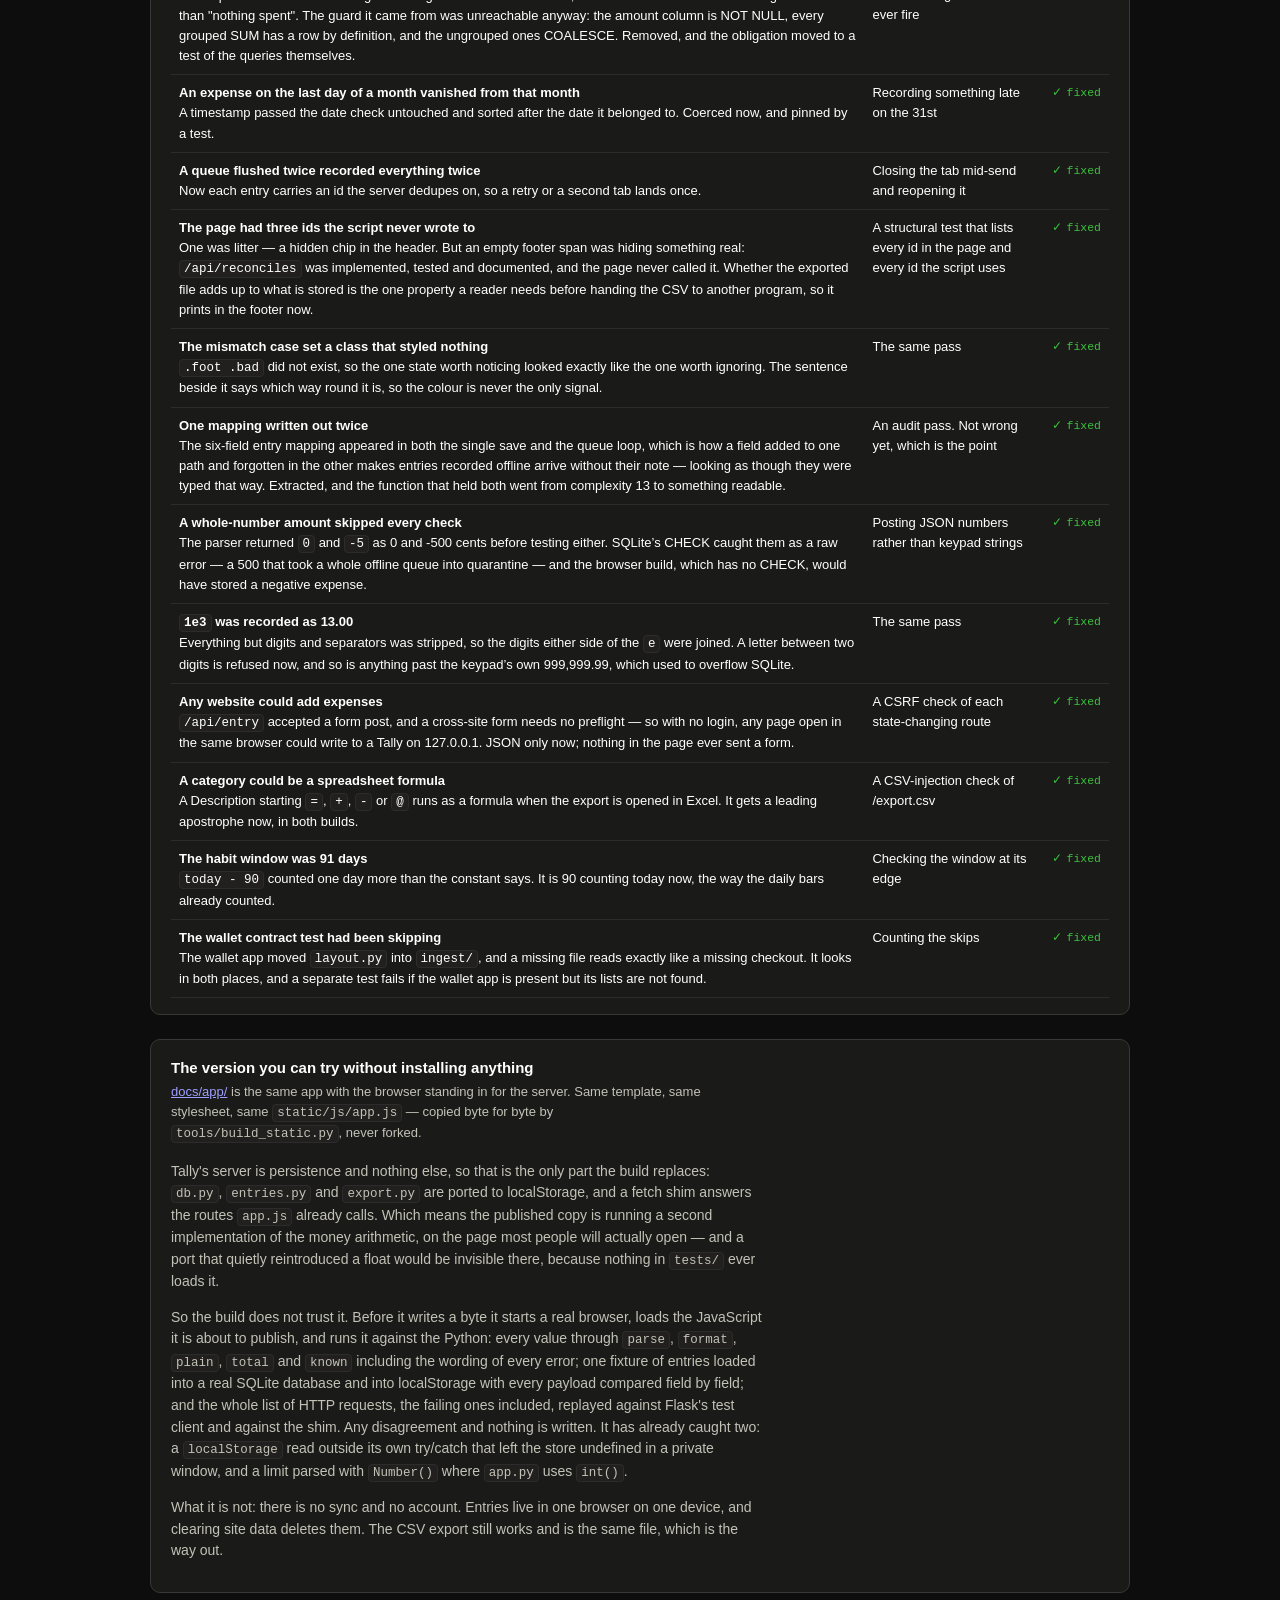
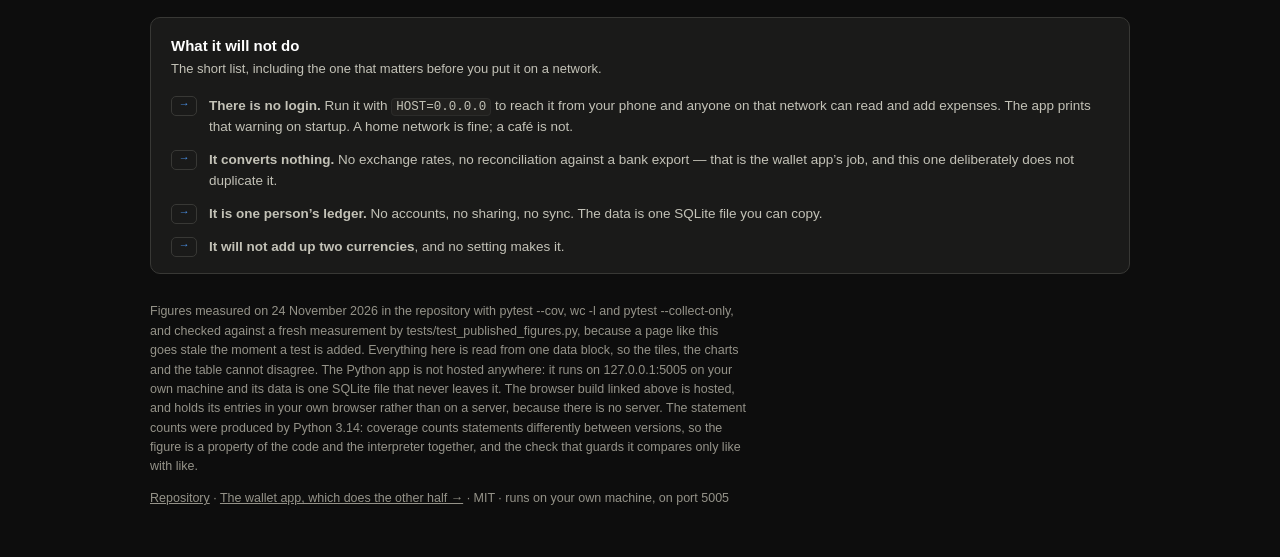
==== commit 7cd7f649: "Published figures: 311 tests, with test_theme.py on the page Rewritten by tools/refresh_figures.py: " ====
--- a/docs/index.html
+++ b/docs/index.html
@@ -406,7 +406,7 @@
 /* Every number on this page is read from here, so the tiles, the charts and
  * the table cannot drift apart.
  *
- * Measured on 26 October 2026 in the repository: `pytest -q --cov` for the
+ * Measured on 24 November 2026 in the repository: `pytest -q --cov` for the
  * statements and what is uncovered, `wc -l` for length, and `pytest
  * --collect-only -q` for the test counts. Not estimated.
  * tests/test_published_figures.py checks them against a fresh measurement,
@@ -430,14 +430,14 @@
   { file: 'test_entries.py',           n: 57, of: 'the queries, the habits, and the month boundary' },
   { file: 'test_app.py',               n: 56, of: 'the routes, the queue, and the rejected-entry rule' },
   { file: 'test_build_static.py',      n: 38, of: 'that the build refuses every kind of disagreement' },
+  { file: 'test_theme.py',             n: 31, of: 'both themes at WCAG AA, and a toggle that remembers' },
   { file: 'test_export.py',            n: 30, of: 'the file, the reconcile, and the wallet’s column names' },
   { file: 'test_refresh_figures.py',   n: 21, of: 'that this page’s rewriter is right and leaves no diff' },
   { file: 'test_published_figures.py', n: 12, of: 'the numbers on this page, against a fresh measurement' },
-  { file: 'test_paths.py',             n:  5, of: 'that the data directory is one decision' },
-  { file: 'test_theme.py',             n:  0, of: 'both themes at WCAG AA, and a toggle that remembers' }
+  { file: 'test_paths.py',             n:  5, of: 'that the data directory is one decision' }
 ];
 
-var TEST_LINES = 3032;
+var TEST_LINES = 3513;
 
 /* Which interpreter produced the statement counts above. It matters: coverage
  * counts a `with` block or a multi-line call differently between versions, so
@@ -745,7 +745,7 @@
 });
 
 el('footNote').textContent =
-  'Figures measured on 26 October 2026 in the repository with pytest ' +
+  'Figures measured on 24 November 2026 in the repository with pytest ' +
   '--cov, wc -l and pytest --collect-only, and checked against a fresh ' +
   'measurement by tests/test_published_figures.py, because a page like this ' +
   'goes stale the moment a test is added. Everything here is read from one ' +
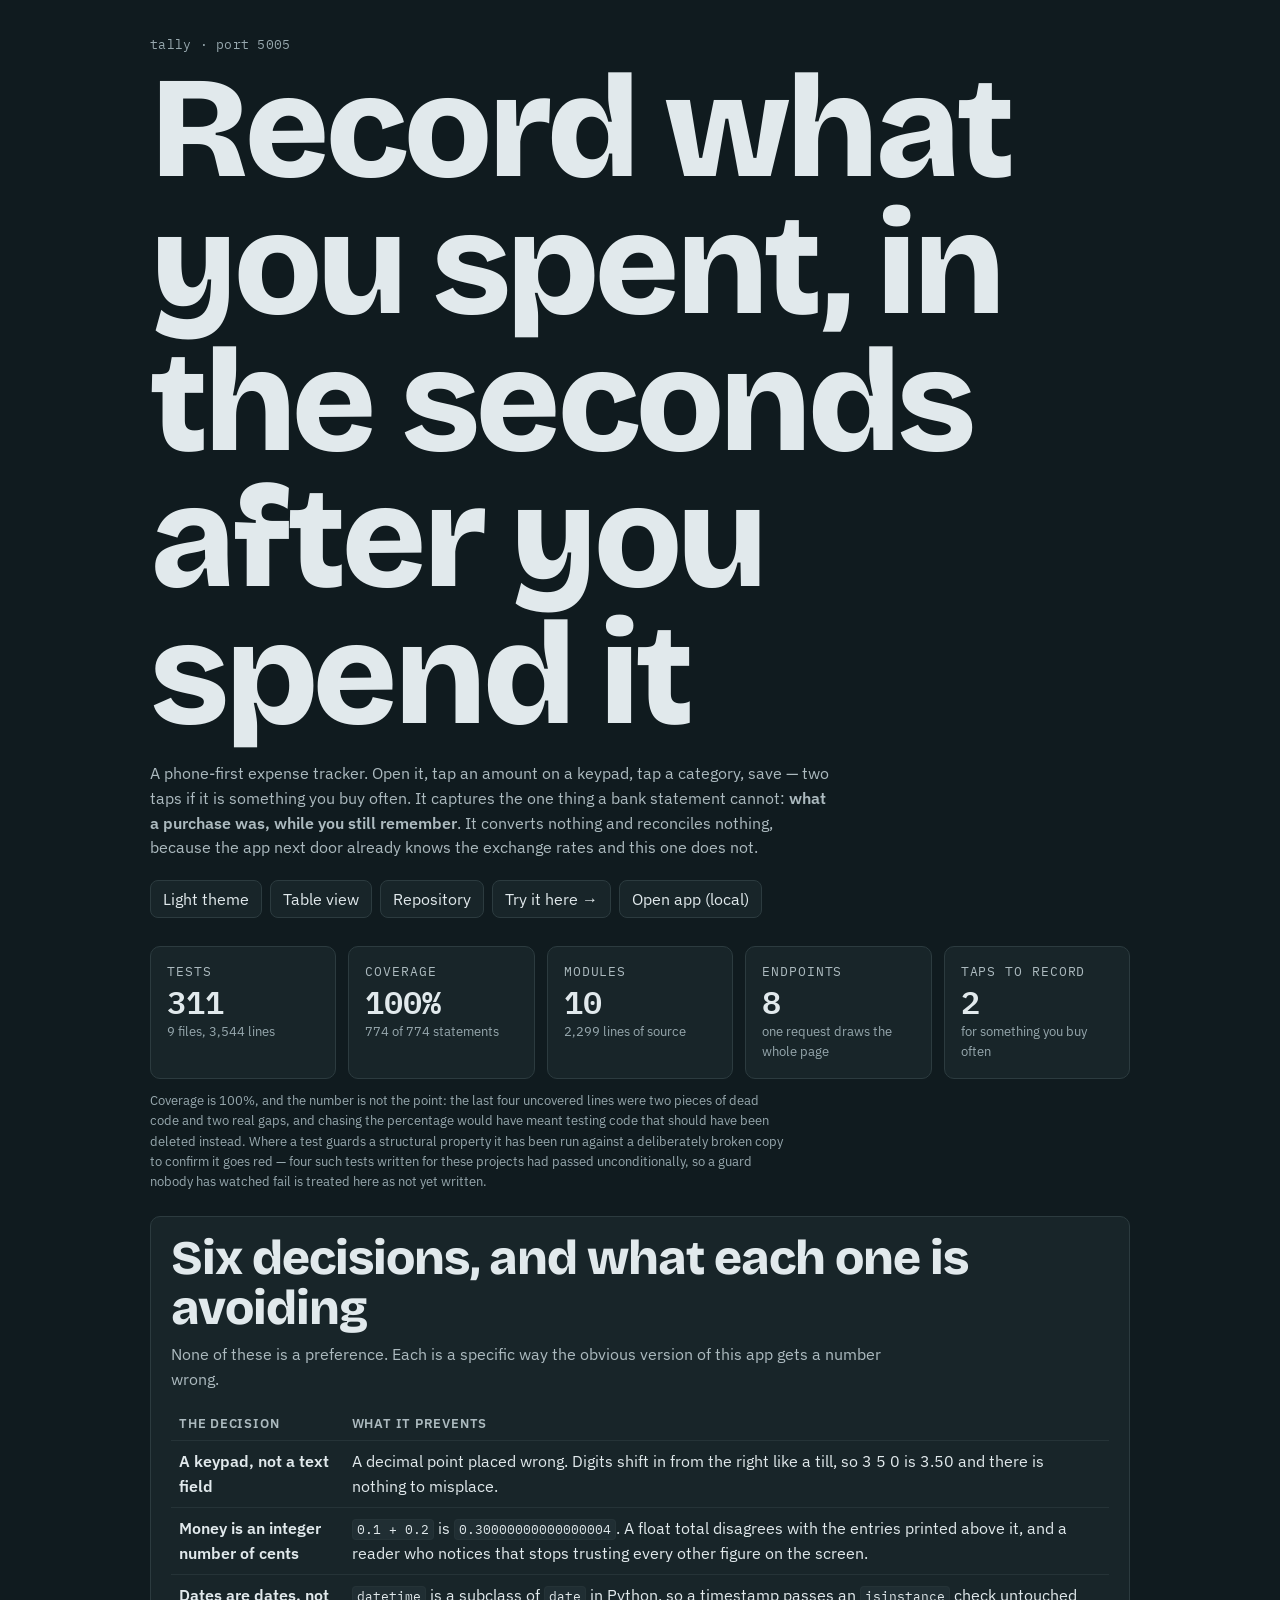
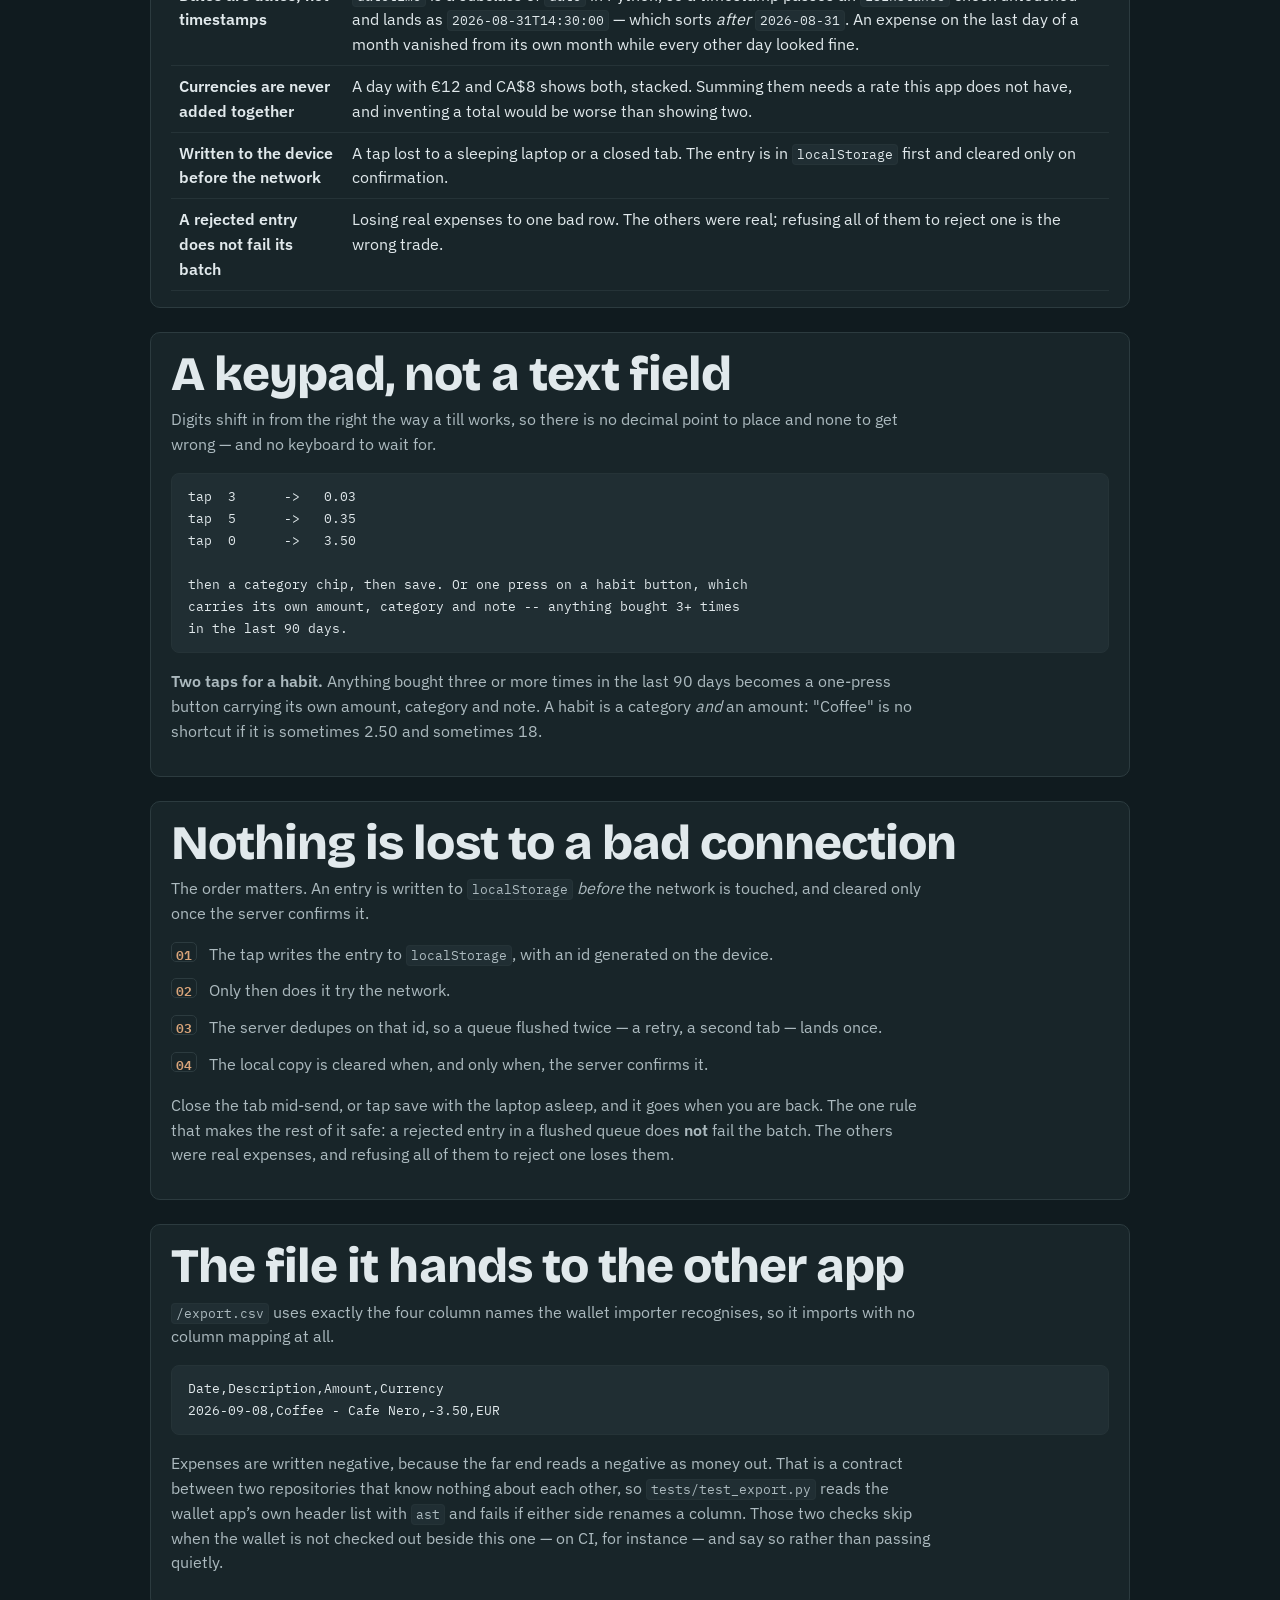
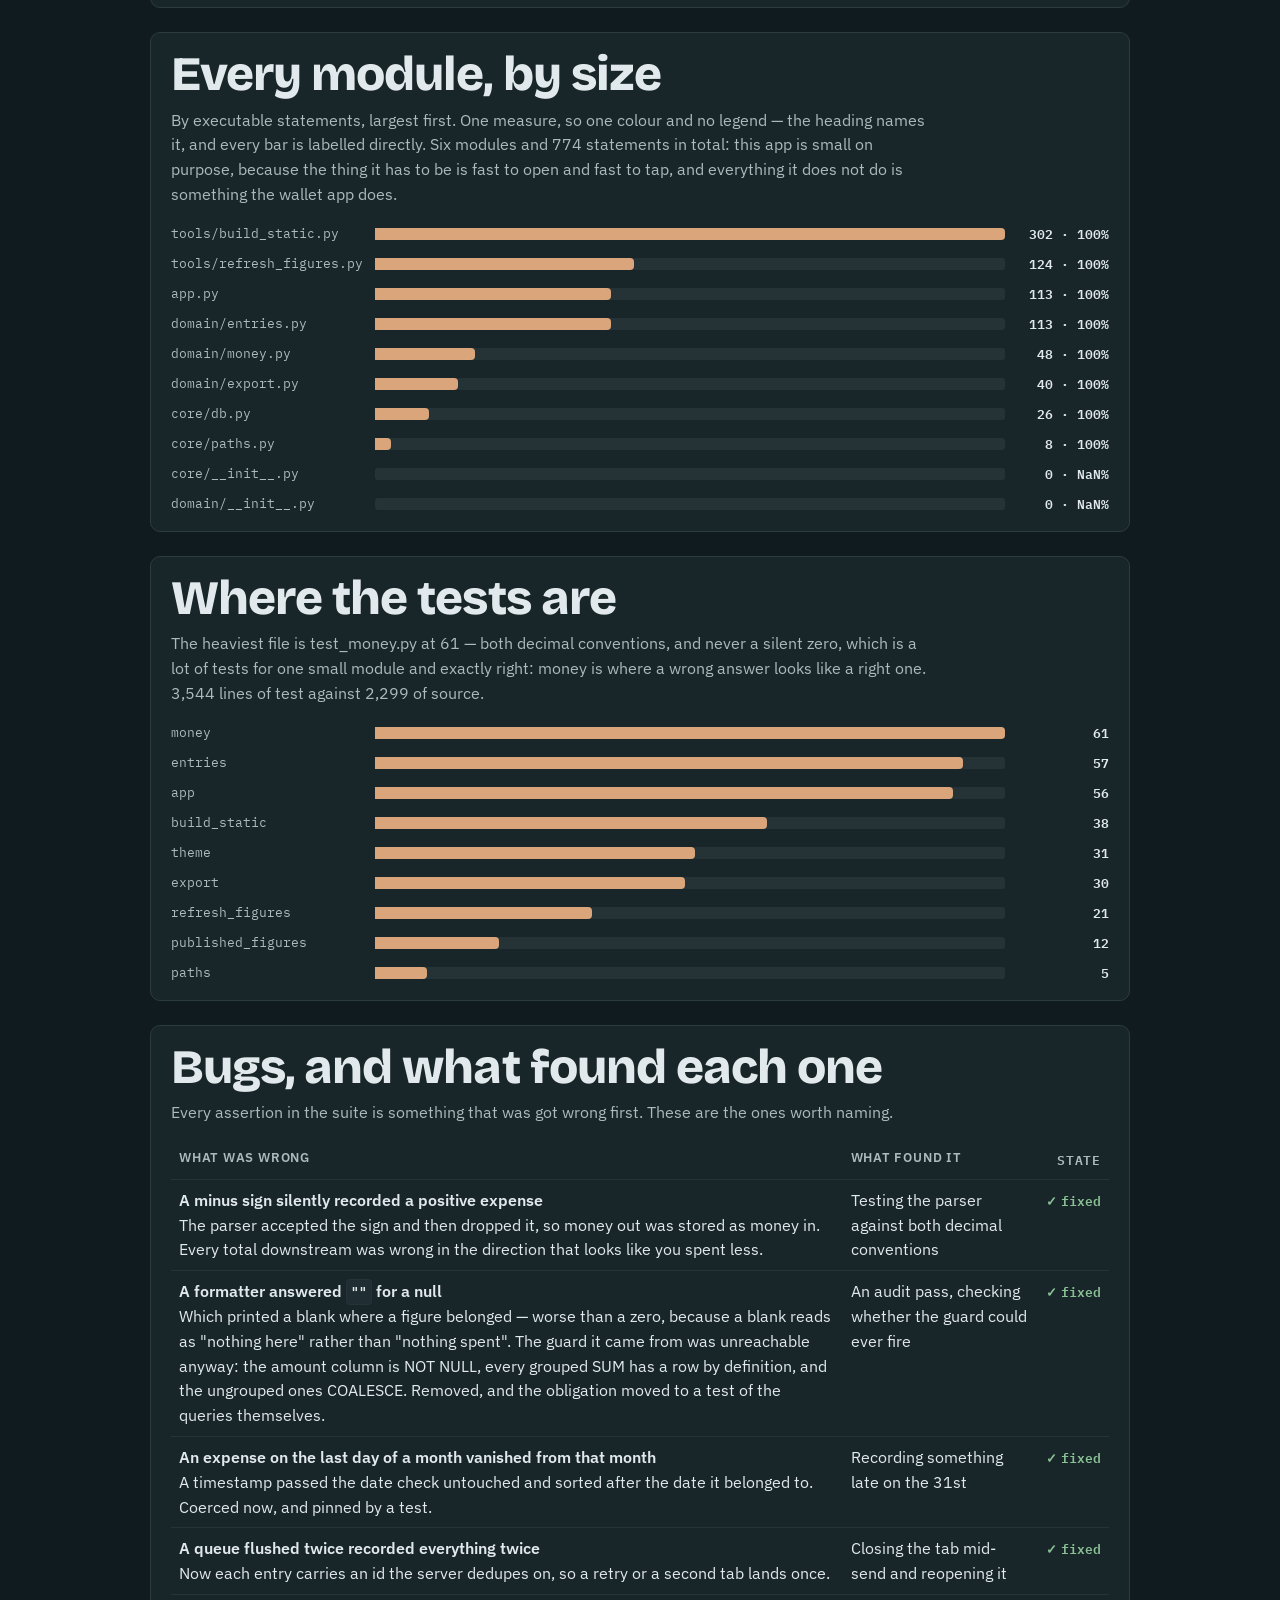
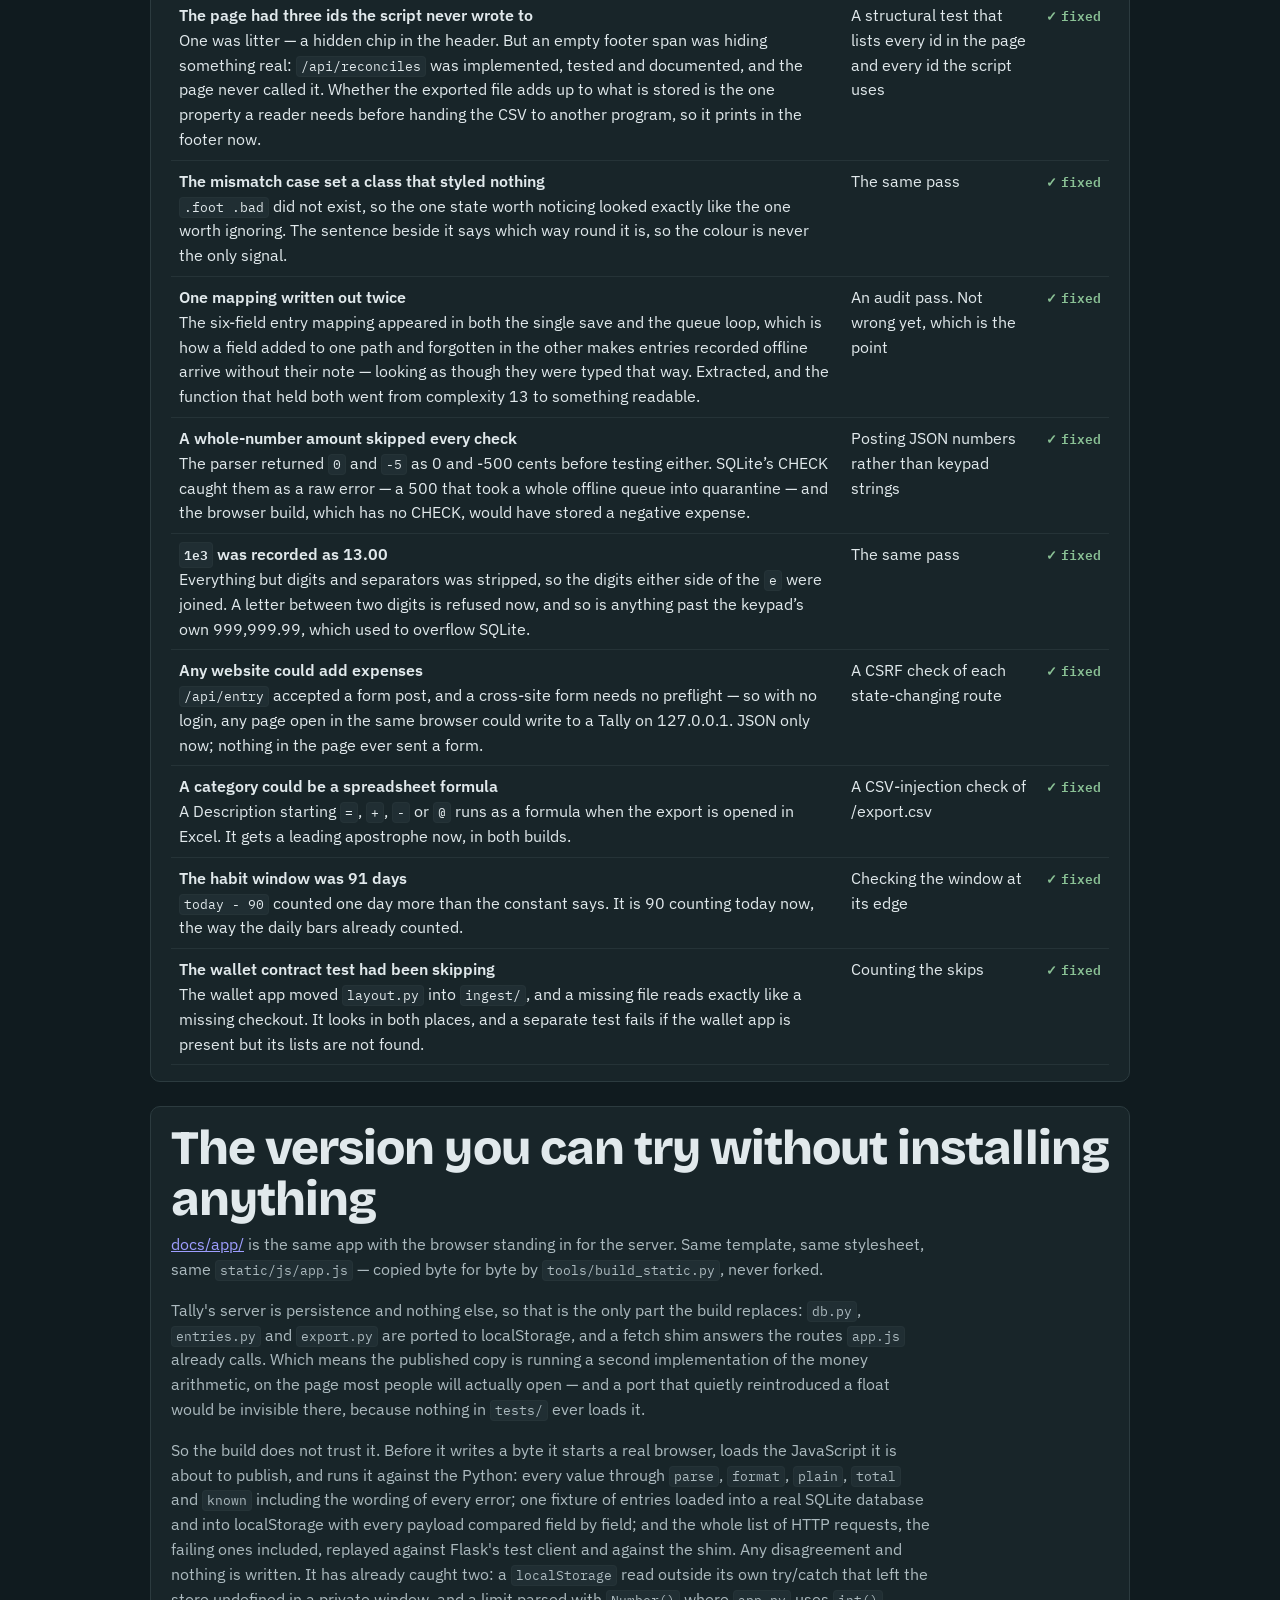
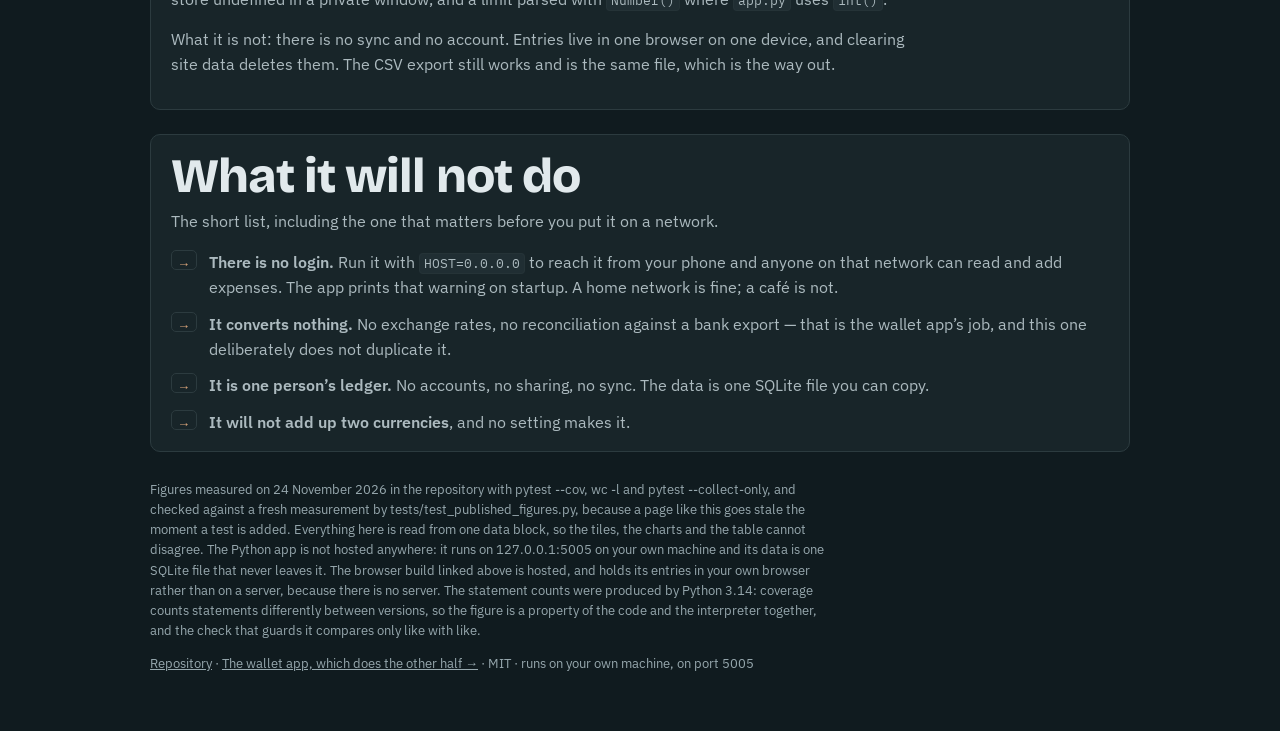
==== commit f738a71a: "Theme: ash blue + apricot, Bricolage/Plex type, 3x type scale The thirteen core tokens in every them" ====
--- a/docs/index.html
+++ b/docs/index.html
@@ -21,6 +21,8 @@
   if (/^[a-z]+$/.test(saved)) document.documentElement.classList.replace('theme-dark', 'theme-' + saved);
 })();
 </script>
+<!-- Self-hosted type (DESIGN.md): no font request leaves the site. -->
+<link rel="stylesheet" href="fonts.css">
 <style>
 /* ======================================================================
    DESIGN TOKENS -- the write-up template this family of pages shares.
@@ -33,8 +35,9 @@
    Nothing else changes, and tests/test_theme.py checks the new theme's
    pairings for WCAG AA.
 
-   The palette is the family's shared block, word for word in every copy.
-   Every text pairing is at least 4.5:1 and every UI pairing at least 3:1 in
+   The core thirteen colours are this repo's palette (ash blue + apricot) from
+   the portfolio's design/palettes.json; the extras -- success, warning, grid,
+   track -- are derived from the same dominant and accent. Every text pairing is at least 4.5:1 and every UI pairing at least 3:1 in
    both themes. --color-warning (amber) is a fill only, always beside a glyph
    and a word, and never a text colour.
    ====================================================================== */
@@ -44,12 +47,16 @@
   --space-6: 24px; --space-7: 28px; --space-9: 36px; --space-11: 44px;
 
   /* typography */
-  --font-sans: -apple-system, BlinkMacSystemFont, "Segoe UI", Helvetica, Arial, sans-serif;
-  --font-mono: ui-monospace, SFMono-Regular, Menlo, monospace;
-  --text-3xs: 11px; --text-2xs: 11.5px; --text-xs: 12px; --text-sm: 12.5px; --text-base: 13px;
-  --text-md: 13.5px; --text-lg: 14px; --text-body: 15px; --text-xl: 23px; --text-2xl: 27px;
-  --leading-tile: 1.12; --leading-body: 1.55; --leading-code: 1.7;
-  --weight-regular: 400; --weight-medium: 500; --weight-semibold: 600;
+  --font-display: "Bricolage Grotesque", sans-serif;
+  --font-sans: "IBM Plex Sans", sans-serif;
+  --font-mono: "IBM Plex Mono", monospace;
+  /* each step 3x the last (DESIGN.md); --text-lg is this page's one in-between
+     size, for the headline figures in the tiles */
+  --text-sm: 13px; --text-base: 16px; --text-lg: 32px; --text-xl: 48px;
+  --text-display: clamp(64px, 14vw, 144px);
+  --leading-display: .95; --leading-tile: 1.12; --leading-body: 1.55; --leading-code: 1.7;
+  --weight-regular: 400; --weight-semibold: 600;
+  --weight-display-light: 200; --weight-display-heavy: 800;
   --tracking-tight: -0.2px; --tracking-mono: .02em; --tracking-caps: .06em; --tracking-wide: .07em;
 
   /* shape */
@@ -60,39 +67,42 @@
    for an <html> carrying no theme class or an unknown one. */
 :where(:root), .theme-dark {
   color-scheme: dark;
-  --color-bg: #0d0d0d; --color-surface: #1a1a19; --color-surface-subtle: #21201e;
-  --color-border: #383835; --color-border-strong: #6e6c66;
-  --color-text-primary: #ffffff; --color-text-muted: #c3c2b7; --color-text-subtle: #959389;
-  --color-accent: #4b93ea; --color-accent-hover: #7ab0f0; --color-accent-subtle: #14263c; --color-text-on-accent: #0d0d0d;
-  --color-danger: #f06a6a; --color-success: #3cc13c; --color-warning: #fab219;
-  --color-grid: #2c2c2a; --color-track: #2c2c2a;
+  --color-bg: #101B1F; --color-surface: #182529; --color-surface-subtle: #202E33;
+  --color-border: #2C3B3F; --color-border-strong: #607278;
+  --color-text-primary: #E1E9EC; --color-text-muted: #ACBABF; --color-text-subtle: #97A8AE;
+  --color-accent: #DAA57A; --color-accent-hover: #ECBC96; --color-accent-subtle: #422E1E; --color-text-on-accent: #25170C;
+  --color-danger: #DF7F78; --color-success: #8AC195; --color-warning: #DFC176;
+  --color-grid: #253337; --color-track: #253337;
 }
 .theme-light {
   color-scheme: light;
-  --color-bg: #ece6d6; --color-surface: #fffdf7; --color-surface-subtle: #f6f1e4;
-  --color-border: #ded5bf; --color-border-strong: #7a7466;
-  --color-text-primary: #12161d; --color-text-muted: #3c4453; --color-text-subtle: #665632;
-  --color-accent: #1f63b8; --color-accent-hover: #174f94; --color-accent-subtle: #dfe9f7; --color-text-on-accent: #ffffff;
-  --color-danger: #b02e2e; --color-success: #0a6e0a; --color-warning: #fab219;
-  --color-grid: #ece6d6; --color-track: #ece6d6;
+  --color-bg: #EFF7FA; --color-surface: #F8FDFE; --color-surface-subtle: #E4EFF3;
+  --color-border: #D1DDE1; --color-border-strong: #7D9096;
+  --color-text-primary: #1E282C; --color-text-muted: #4C5E64; --color-text-subtle: #5A6C73;
+  --color-accent: #8D5C33; --color-accent-hover: #724720; --color-accent-subtle: #F7E0CE; --color-text-on-accent: #FFF9F4;
+  --color-danger: #A83634; --color-success: #346841; --color-warning: #775C0E;
+  --color-grid: #DCE7EB; --color-track: #DCE7EB;
 }
 
 * { box-sizing: border-box; }
 html, body { margin: 0; }
 .viz-root {
   padding: var(--space-9) var(--space-6) var(--space-11);
-  font: var(--text-body)/var(--leading-body) var(--font-sans);
+  font: var(--text-base)/var(--leading-body) var(--font-sans);
   background: var(--color-bg); color: var(--color-text-primary);
   min-height: 100vh;
 }
 main { max-width: 980px; margin: 0 auto; }
 
 .crumb {
-  margin: 0 0 var(--space-2); font: var(--weight-regular) var(--text-xs) var(--font-mono);
+  margin: 0 0 var(--space-2); font: var(--weight-regular) var(--text-sm) var(--font-mono);
   color: var(--color-text-subtle); letter-spacing: var(--tracking-mono);
 }
-h1 { font-size: var(--text-xl); margin: 0 0 var(--space-1); letter-spacing: var(--tracking-tight); }
-.lede { color: var(--color-text-muted); margin: 0; font-size: var(--text-body); max-width: 68ch; }
+h1 {
+  font: var(--weight-display-heavy) var(--text-display)/var(--leading-display) var(--font-display);
+  margin: 0 0 var(--space-4); letter-spacing: -0.03em;
+}
+.lede { color: var(--color-text-muted); margin: 0; font-size: var(--text-base); max-width: 68ch; }
 .head { display: flex; justify-content: space-between; align-items: flex-start; gap: var(--space-5); flex-wrap: wrap; }
 .controls { display: flex; gap: var(--space-2); flex-wrap: wrap; }
 button, .btn {
@@ -116,55 +126,65 @@
   border-radius: var(--radius-lg); padding: var(--space-4);
 }
 .tile .k {
-  display: block; color: var(--color-text-muted); font-size: var(--text-3xs);
+  display: block; color: var(--color-text-muted); font: var(--weight-regular) var(--text-sm) var(--font-mono);
   text-transform: uppercase; letter-spacing: var(--tracking-wide);
 }
 .tile .v {
   display: block; margin-top: var(--space-1);
-  font: var(--weight-semibold) var(--text-2xl)/var(--leading-tile) var(--font-sans);
+  font: var(--weight-semibold) var(--text-lg)/var(--leading-tile) var(--font-mono);
   font-variant-numeric: tabular-nums;
 }
-.tile .n { display: block; margin-top: 2px; color: var(--color-text-subtle); font-size: var(--text-xs); }
-
-.note { color: var(--color-text-subtle); font-size: var(--text-base); max-width: 80ch; margin: var(--space-3) 0 0; }
+.tile .n { display: block; margin-top: 2px; color: var(--color-text-subtle); font-size: var(--text-sm); }
+
+.note { color: var(--color-text-subtle); font-size: var(--text-sm); max-width: 80ch; margin: var(--space-3) 0 0; }
 
 /* ---------------------------------------------------------------- panels */
 .panel {
   background: var(--color-surface); border: 1px solid var(--color-border);
   border-radius: var(--radius-lg); padding: var(--space-4) var(--space-5); margin-top: var(--space-6);
 }
-.panel h2 { margin: 0 0 2px; font-size: var(--text-body); }
-.panel h3 { margin: var(--space-5) 0 var(--space-2); font-size: var(--text-base); color: var(--color-text-muted); }
+.panel h2 {
+  margin: 0 0 var(--space-2); letter-spacing: -0.02em;
+  font: var(--weight-display-heavy) var(--text-xl)/1.05 var(--font-display);
+}
+.panel h3 {
+  margin: var(--space-6) 0 var(--space-2); color: var(--color-text-muted);
+  font: var(--weight-display-heavy) var(--text-base)/1.3 var(--font-display);
+}
 .panel .sub { margin: 0 0 var(--space-4); color: var(--color-text-muted); font-size: var(--text-base); max-width: 76ch; }
-.panel p { font-size: var(--text-lg); color: var(--color-text-muted); max-width: 76ch; }
+.panel p { font-size: var(--text-base); color: var(--color-text-muted); max-width: 76ch; }
 .split { display: grid; grid-template-columns: repeat(auto-fit, minmax(330px, 1fr)); gap: var(--space-6); }
 
 /* Thin marks on a recessive track, 4px rounding on the data end only so the
  * mark stays anchored flat to the baseline it grows from. */
 .bars { display: grid; gap: var(--space-2); }
-.bar { display: grid; grid-template-columns: 130px 1fr 92px; gap: var(--space-3); align-items: center; }
-.bar .lab { font: var(--weight-regular) var(--text-sm) var(--font-mono); color: var(--color-text-muted); }
+.bar { display: grid; grid-template-columns: clamp(88px, 28%, 192px) 1fr 92px; gap: var(--space-3); align-items: center; }
+/* A long module name is cut, never drawn over its bar; the row's title says it in full. */
+.bar .lab {
+  font: var(--weight-regular) var(--text-sm) var(--font-mono); color: var(--color-text-muted);
+  overflow: hidden; text-overflow: ellipsis; white-space: nowrap;
+}
 .bar .rail { position: relative; height: 12px; background: var(--color-track); border-radius: var(--radius-2xs); }
 .bar .fill {
   position: absolute; inset: 0 auto 0 0; background: var(--color-accent);
   border-radius: 0 var(--radius-xs) var(--radius-xs) 0;
 }
 .bar .val {
-  text-align: right; font: var(--weight-medium) var(--text-xs) var(--font-mono);
+  text-align: right; font: var(--weight-semibold) var(--text-sm) var(--font-mono);
   font-variant-numeric: tabular-nums; color: var(--color-text-primary);
 }
 .bar:hover .rail { outline: 2px solid var(--color-border); outline-offset: 2px; }
 
 /* ----------------------------------------------------------------- table */
 table { width: 100%; border-collapse: collapse; }
-caption { text-align: left; color: var(--color-text-muted); font-size: var(--text-base); padding-bottom: var(--space-3); }
+caption { text-align: left; color: var(--color-text-muted); font-size: var(--text-sm); padding-bottom: var(--space-3); }
 th, td {
   text-align: left; padding: var(--space-2); border-bottom: 1px solid var(--color-grid);
   font-size: var(--text-base); vertical-align: top;
 }
-th { color: var(--color-text-muted); font-size: var(--text-3xs); text-transform: uppercase; letter-spacing: var(--tracking-caps); }
+th { color: var(--color-text-muted); font: var(--weight-semibold) var(--text-sm) var(--font-sans); text-transform: uppercase; letter-spacing: var(--tracking-caps); }
 td.num, th.num { text-align: right; font-family: var(--font-mono); font-variant-numeric: tabular-nums; }
-td.mono { font-family: var(--font-mono); font-size: var(--text-xs); }
+td.mono { font-family: var(--font-mono); font-size: var(--text-sm); }
 tr.total td { border-bottom: none; font-weight: var(--weight-semibold); }
 [hidden] { display: none !important; }
 
@@ -182,10 +202,10 @@
 .flow { list-style: none; margin: var(--space-3) 0 0; padding: 0; display: grid; gap: var(--space-3); }
 .flow li {
   display: grid; grid-template-columns: 26px 1fr; gap: var(--space-3);
-  font-size: var(--text-md); color: var(--color-text-muted);
+  font-size: var(--text-base); color: var(--color-text-muted);
 }
 .step {
-  font: var(--weight-medium) var(--text-3xs) var(--font-mono); color: var(--color-accent);
+  font: var(--weight-semibold) var(--text-sm) var(--font-mono); color: var(--color-accent);
   border: 1px solid var(--color-border); border-radius: var(--radius-sm);
   text-align: center; padding: 1px 0; height: 20px;
 }
@@ -195,9 +215,9 @@
  * never a text colour, so there is no text rule for it here. */
 .flag {
   display: inline-flex; align-items: center; gap: var(--space-1);
-  font: var(--weight-medium) var(--text-2xs) var(--font-mono); white-space: nowrap;
-}
-.flag .g { font-size: var(--text-xs); }
+  font: var(--weight-semibold) var(--text-sm) var(--font-mono); white-space: nowrap;
+}
+.flag .g { font-size: var(--text-sm); }
 .flag.good { color: var(--color-success); }
 .flag.crit { color: var(--color-danger); }
 
@@ -205,7 +225,7 @@
   display: grid; grid-template-columns: auto 1fr; gap: var(--space-1) var(--space-4);
   margin: var(--space-3) 0 0; font-size: var(--text-base);
 }
-dl.kv dt { color: var(--color-text-muted); font-family: var(--font-mono); font-size: var(--text-xs); }
+dl.kv dt { color: var(--color-text-muted); font-family: var(--font-mono); font-size: var(--text-sm); }
 dl.kv dd { margin: 0; }
 
 footer { margin-top: var(--space-7); color: var(--color-text-subtle); font-size: var(--text-sm); max-width: 86ch; }
@@ -213,7 +233,7 @@
 </style>
 </head>
 
-<body class="viz-root" data-palette="#2a78d6">
+<body class="viz-root" data-palette="#DAA57A">
 <main>
 
 <div class="head">
@@ -413,7 +433,7 @@
  * and `python tools/refresh_figures.py` rewrites them. */
 
 var MODULES = [
-  { name: 'tools/build_static.py',    lines: 1030, stmts: 301, missed:  0, does: 'the browser build, and the check that refuses a wrong port' },
+  { name: 'tools/build_static.py',    lines: 1040, stmts: 302, missed:  0, does: 'the browser build, and the check that refuses a wrong port' },
   { name: 'tools/refresh_figures.py', lines: 233, stmts: 124, missed:  0, does: 'measures this page’s figures and rewrites them' },
   { name: 'app.py',                   lines: 257, stmts: 113, missed:  0, does: 'the HTTP surface; eight routes, loopback by default' },
   { name: 'domain/entries.py',        lines: 334, stmts: 113, missed:  0, does: 'recording, querying, the habits, and the date coercion' },
@@ -437,7 +457,7 @@
   { file: 'test_paths.py',             n:  5, of: 'that the data directory is one decision' }
 ];
 
-var TEST_LINES = 3513;
+var TEST_LINES = 3544;
 
 /* Which interpreter produced the statement counts above. It matters: coverage
  * counts a `with` block or a multi-line call differently between versions, so
--- a/docs/fonts.css
+++ b/docs/fonts.css
@@ -0,0 +1,8 @@
+/* Self-hosted type for every project page (see DESIGN.md). No external requests, so it works offline and under a CSP.
+   Copy this file and the fonts/ folder next to each other; the url()s are relative to this file.
+   Bricolage Grotesque is variable: one file covers every weight from 200 to 800. Licences: fonts/OFL-*.txt */
+@font-face{font-family:"Bricolage Grotesque";src:url("fonts/bricolage-grotesque-latin-wght.woff2") format("woff2");font-weight:200 800;font-style:normal;font-display:swap}
+@font-face{font-family:"IBM Plex Sans";src:url("fonts/ibm-plex-sans-latin-400.woff2") format("woff2");font-weight:400;font-style:normal;font-display:swap}
+@font-face{font-family:"IBM Plex Sans";src:url("fonts/ibm-plex-sans-latin-600.woff2") format("woff2");font-weight:600;font-style:normal;font-display:swap}
+@font-face{font-family:"IBM Plex Mono";src:url("fonts/ibm-plex-mono-latin-400.woff2") format("woff2");font-weight:400;font-style:normal;font-display:swap}
+@font-face{font-family:"IBM Plex Mono";src:url("fonts/ibm-plex-mono-latin-600.woff2") format("woff2");font-weight:600;font-style:normal;font-display:swap}
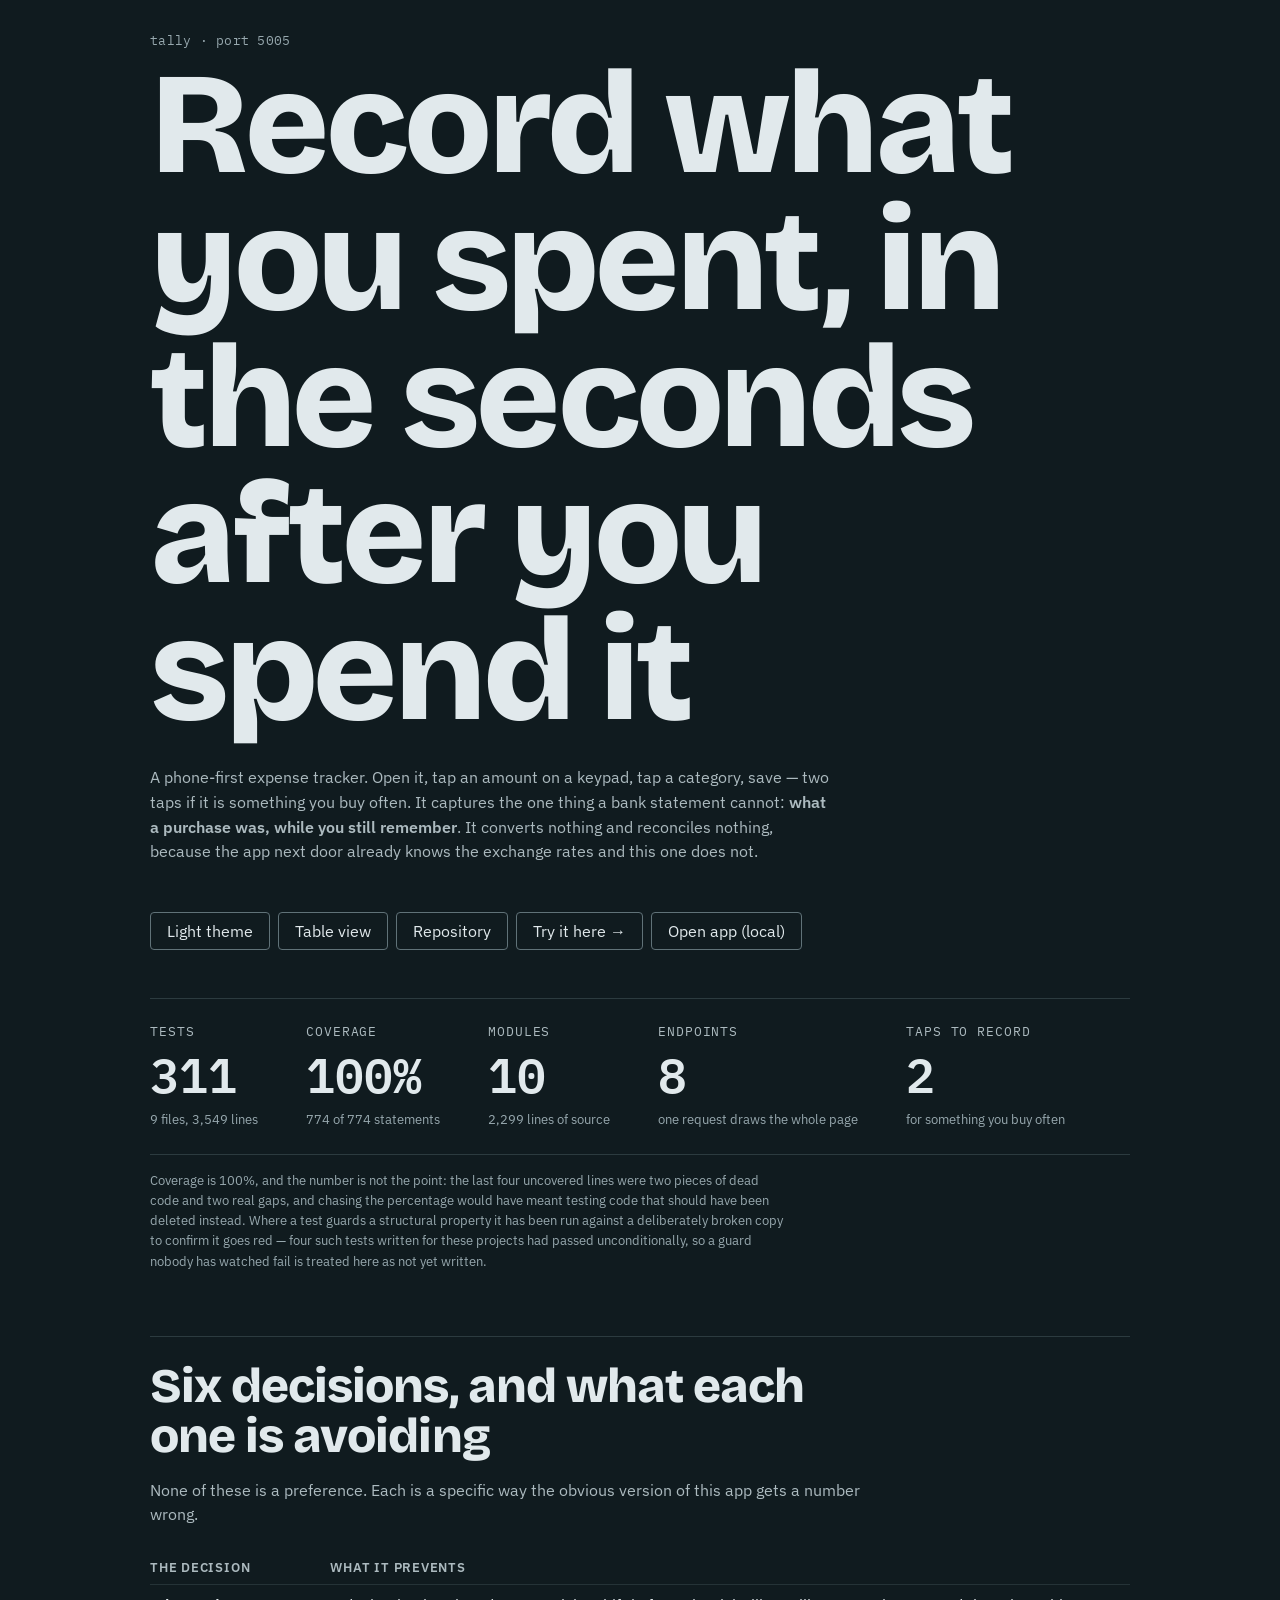
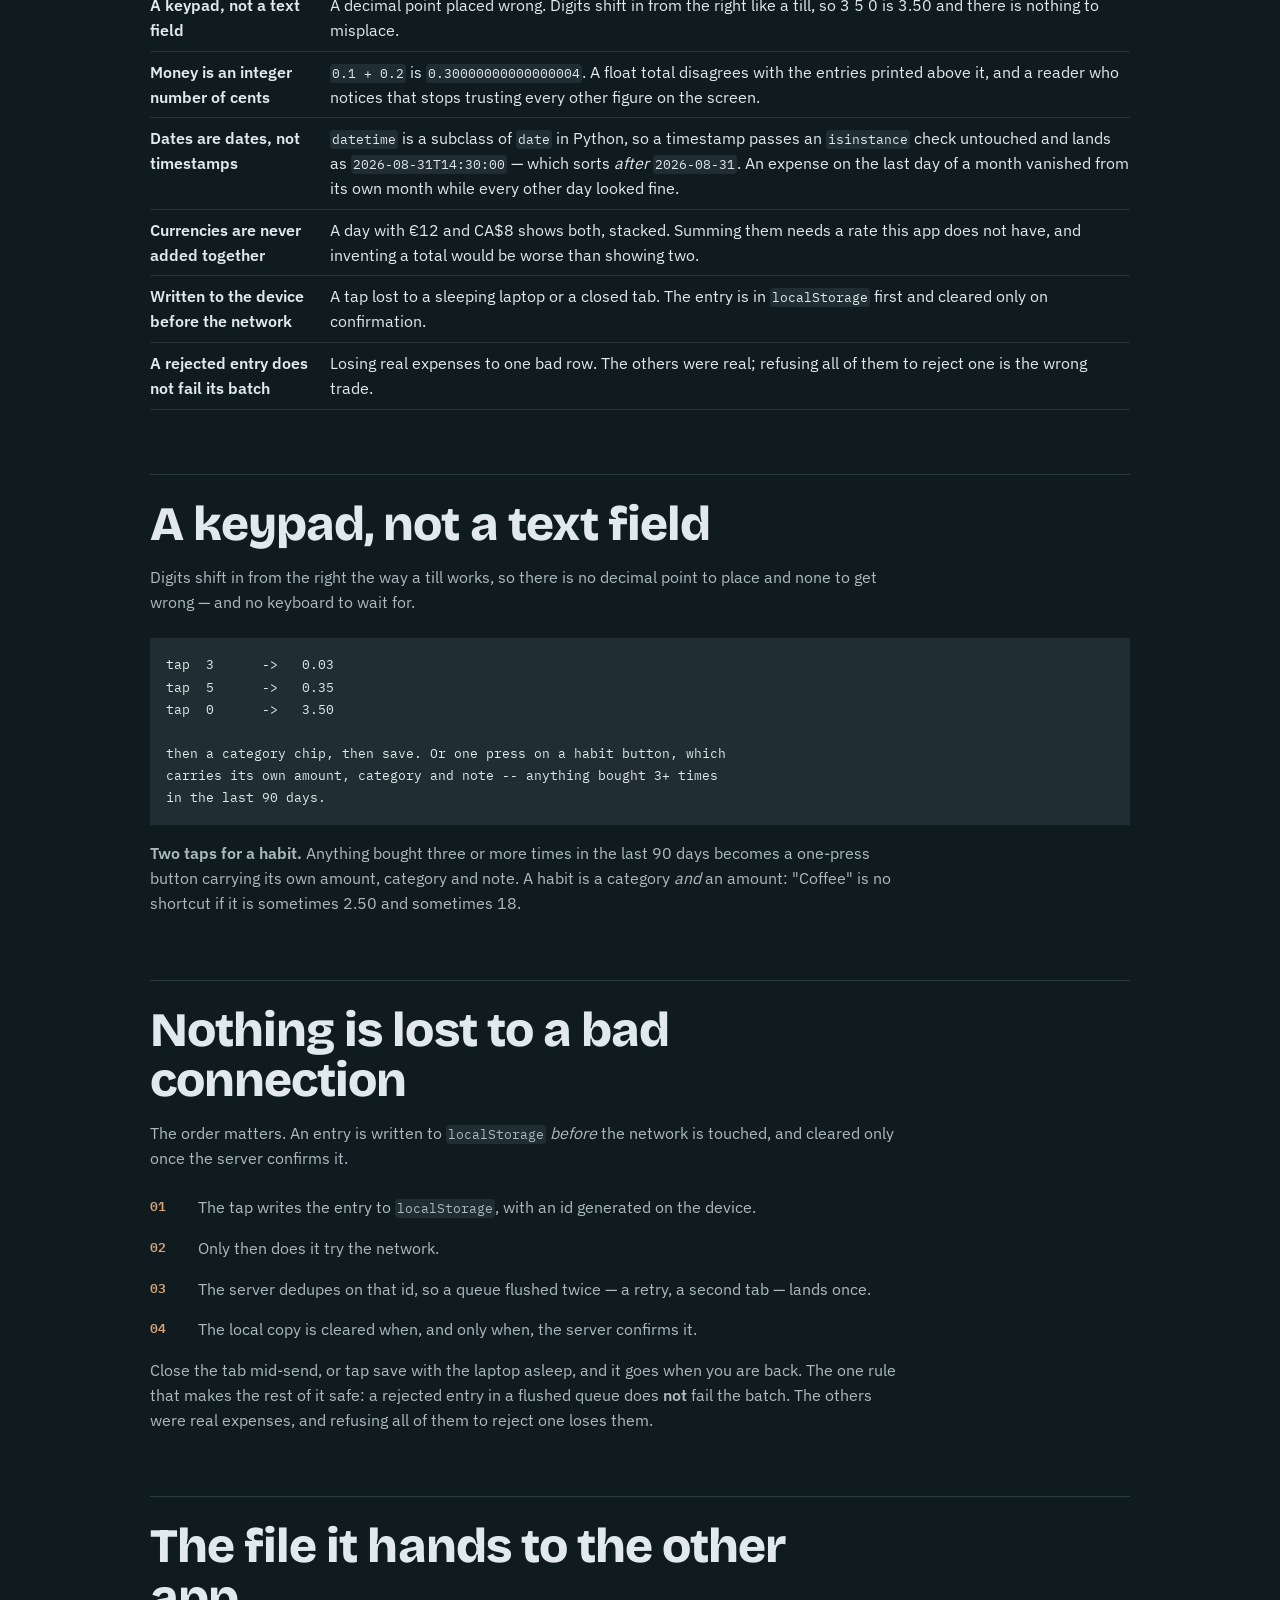
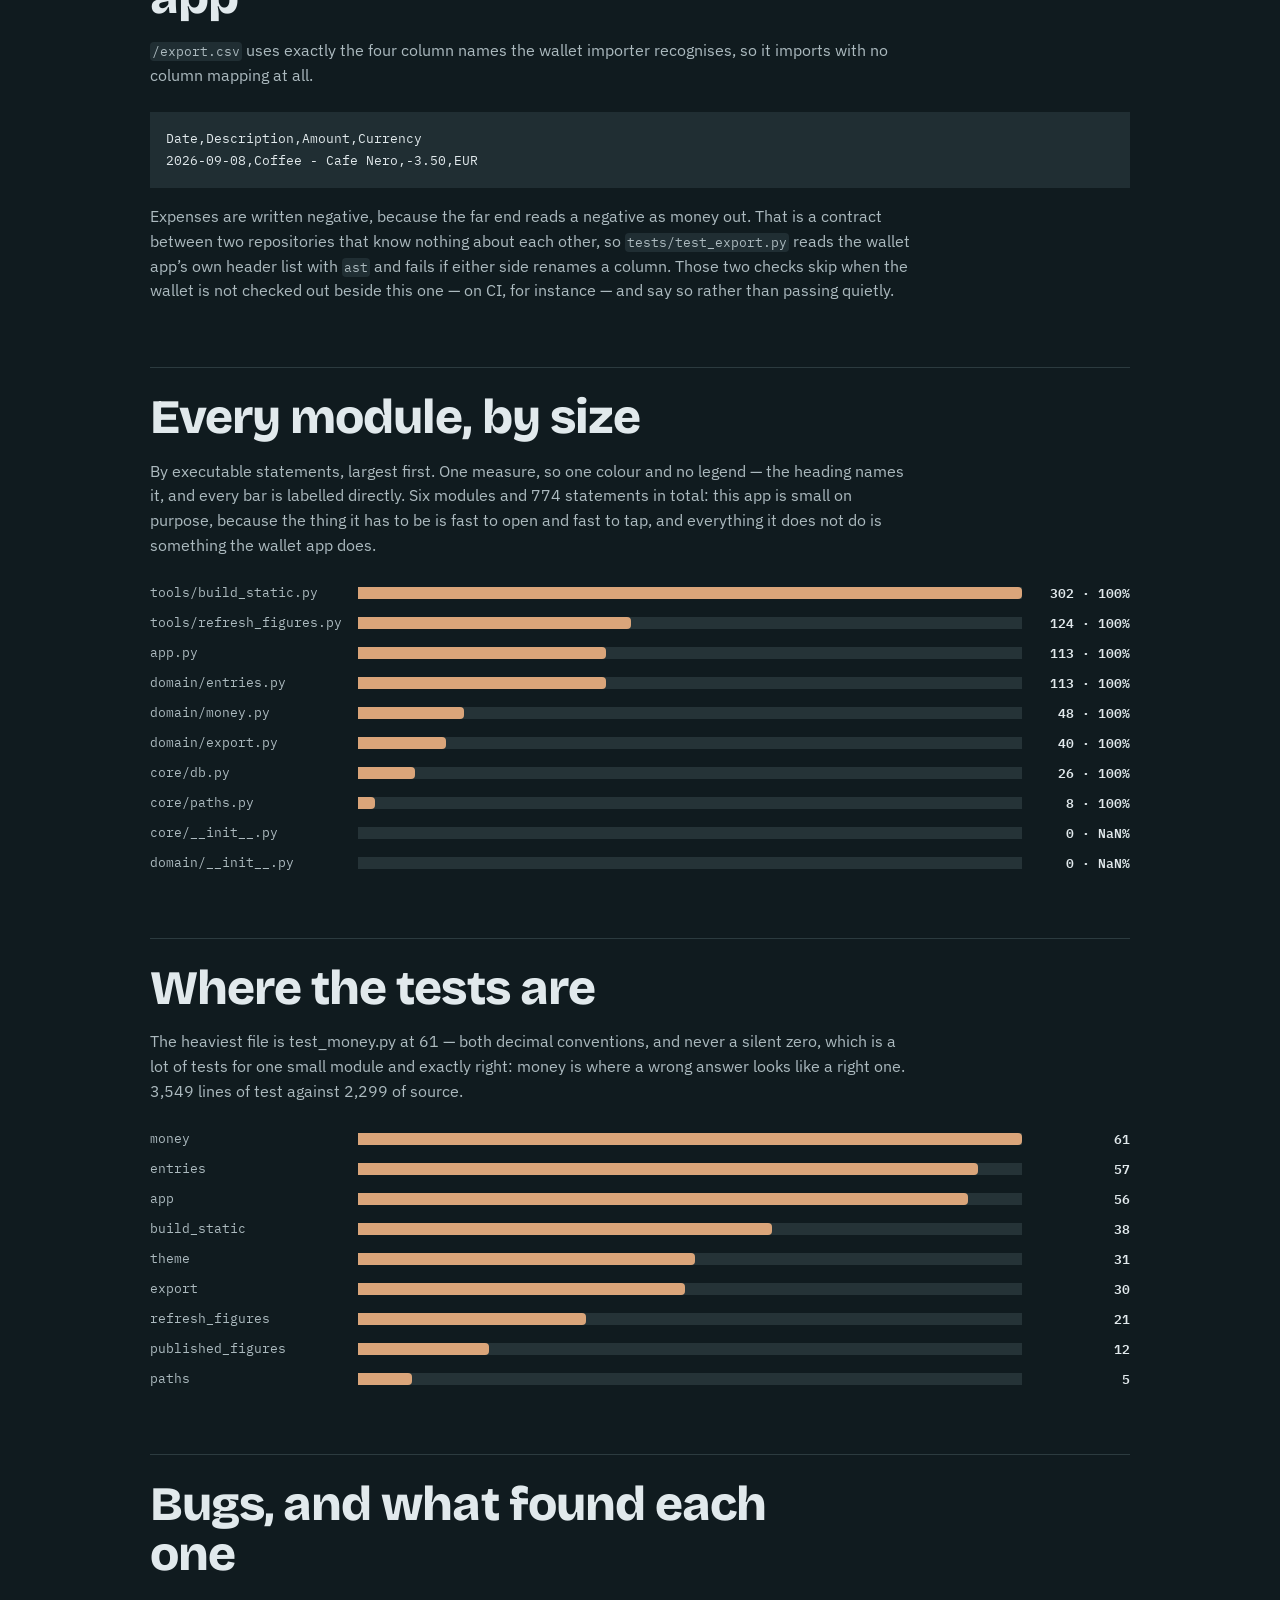
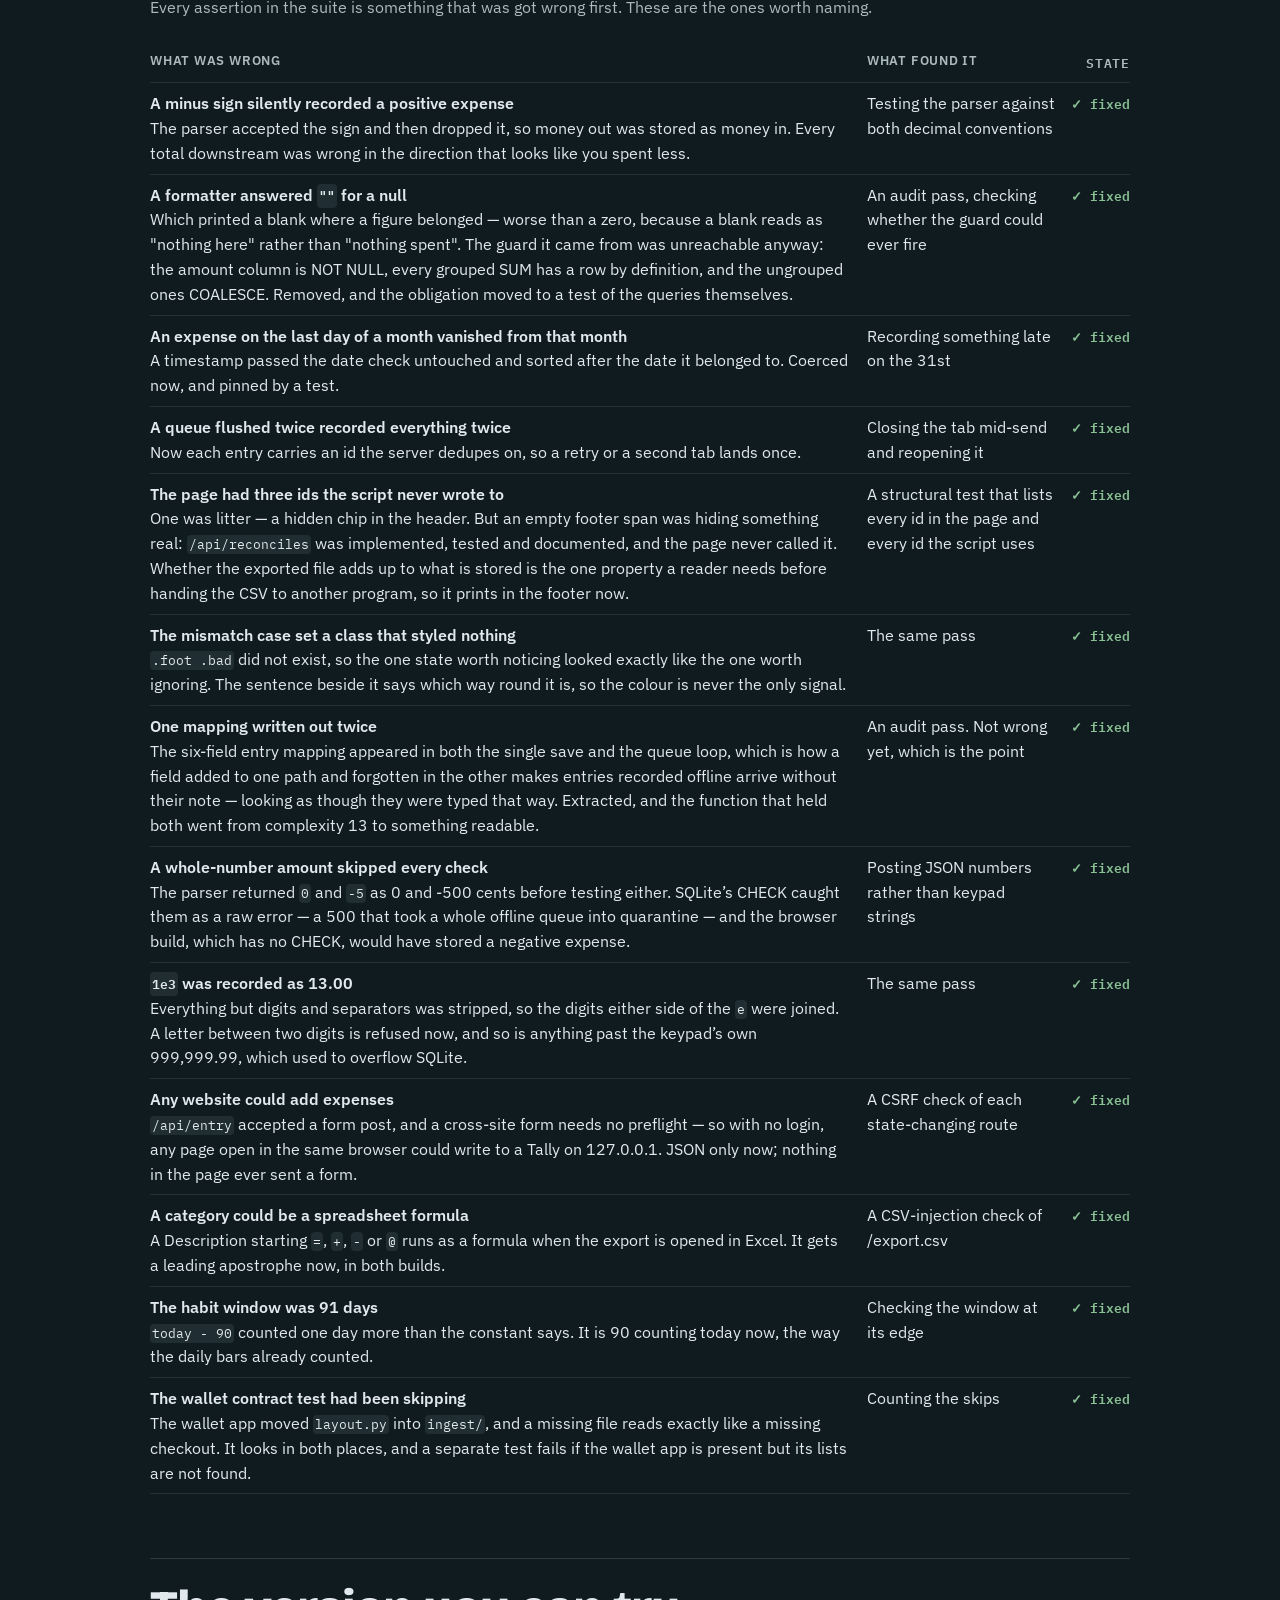
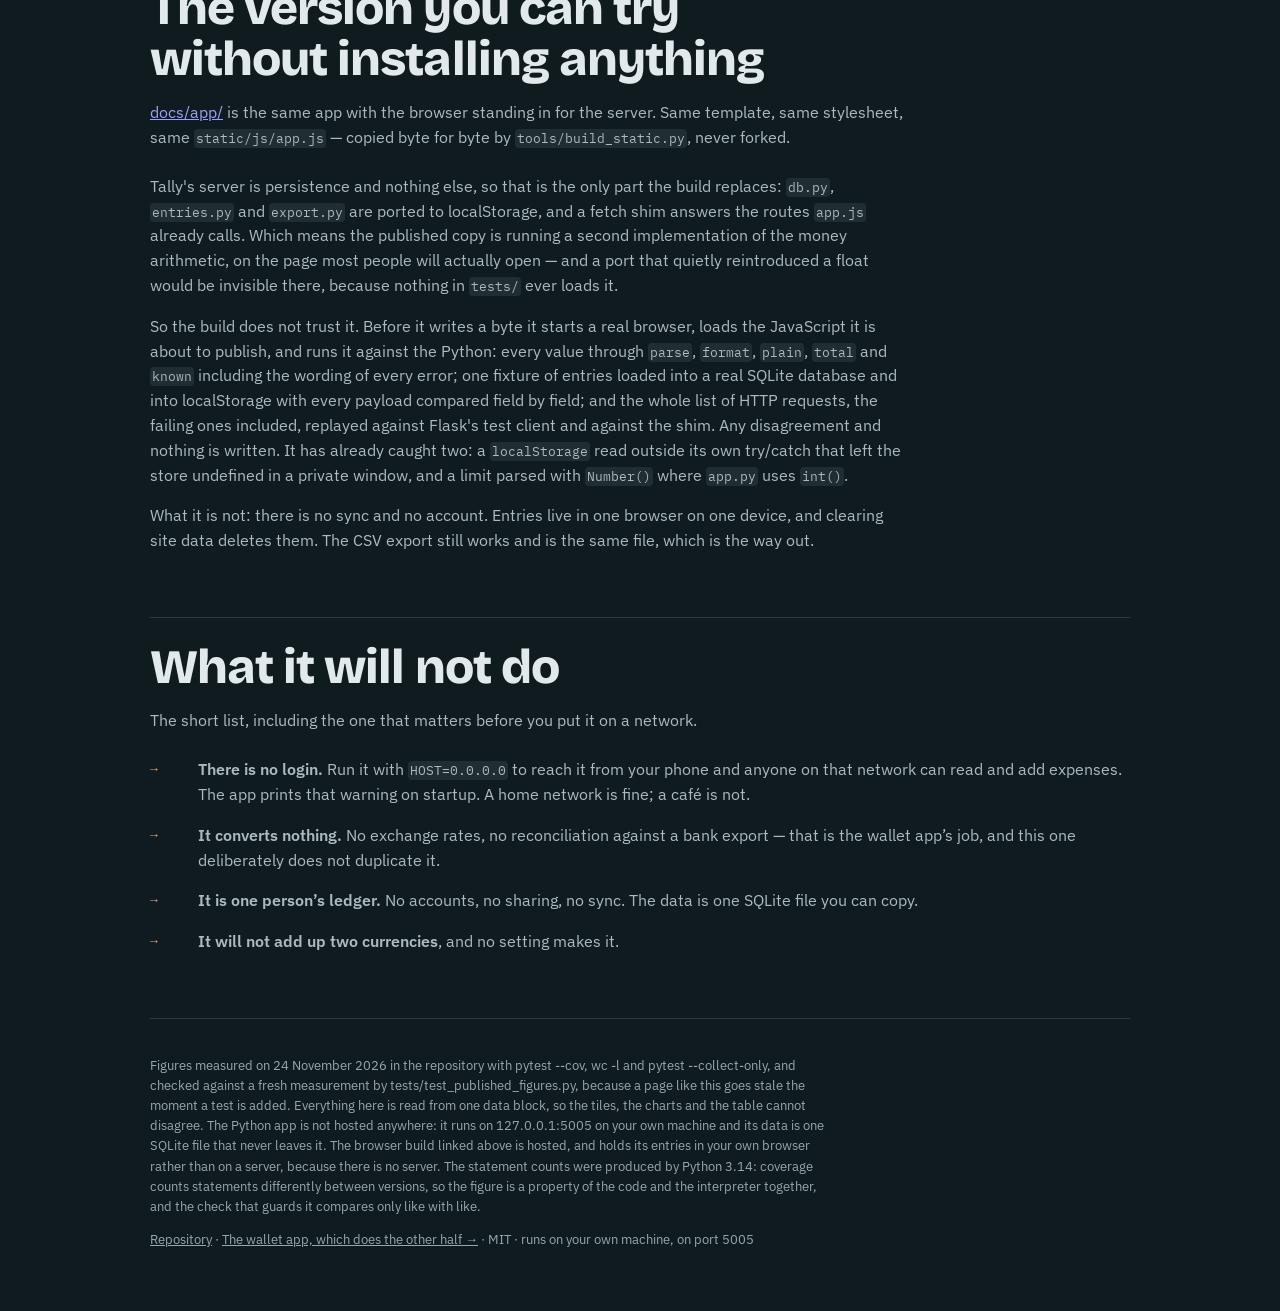
==== commit 5470445f: "Layout: hierarchy from type and space, not boxes Per DESIGN.md, on the Flask page, its browser build" ====
--- a/docs/index.html
+++ b/docs/index.html
@@ -42,25 +42,25 @@
    and a word, and never a text colour.
    ====================================================================== */
 :root {
-  /* spacing: --space-N is N x 4px. 1-2px offsets are hairlines, not spacing. */
-  --space-1: 4px; --space-2: 8px; --space-3: 12px; --space-4: 16px; --space-5: 20px;
-  --space-6: 24px; --space-7: 28px; --space-9: 36px; --space-11: 44px;
+  /* spacing: --space-N is N x 4px on an 8px rhythm, so only even N exist.
+     1-2px offsets are hairlines, not spacing. */
+  --space-2: 8px; --space-4: 16px; --space-6: 24px; --space-8: 32px;
+  --space-12: 48px; --space-16: 64px;
 
   /* typography */
   --font-display: "Bricolage Grotesque", sans-serif;
   --font-sans: "IBM Plex Sans", sans-serif;
   --font-mono: "IBM Plex Mono", monospace;
-  /* each step 3x the last (DESIGN.md); --text-lg is this page's one in-between
-     size, for the headline figures in the tiles */
-  --text-sm: 13px; --text-base: 16px; --text-lg: 32px; --text-xl: 48px;
+  /* each step 3x the last (DESIGN.md) */
+  --text-sm: 13px; --text-base: 16px; --text-xl: 48px;
   --text-display: clamp(64px, 14vw, 144px);
   --leading-display: .95; --leading-tile: 1.12; --leading-body: 1.55; --leading-code: 1.7;
   --weight-regular: 400; --weight-semibold: 600;
   --weight-display-light: 200; --weight-display-heavy: 800;
   --tracking-tight: -0.2px; --tracking-mono: .02em; --tracking-caps: .06em; --tracking-wide: .07em;
 
-  /* shape */
-  --radius-2xs: 3px; --radius-xs: 4px; --radius-sm: 5px; --radius-md: 8px; --radius-lg: 10px;
+  /* shape: 4px at most, on controls only; layout blocks are square */
+  --radius-xs: 4px;
 }
 
 /* ---- themes. :where(:root) has no specificity, so it is only the fallback
@@ -87,11 +87,13 @@
 * { box-sizing: border-box; }
 html, body { margin: 0; }
 .viz-root {
-  padding: var(--space-9) var(--space-6) var(--space-11);
+  padding: var(--space-8) var(--space-6) var(--space-12);
   font: var(--text-base)/var(--leading-body) var(--font-sans);
   background: var(--color-bg); color: var(--color-text-primary);
   min-height: 100vh;
 }
+/* One left-aligned column. Hierarchy comes from type size, weight and
+ * space; a section gets a single hairline, and nothing gets a box. */
 main { max-width: 980px; margin: 0 auto; }
 
 .crumb {
@@ -100,71 +102,70 @@
 }
 h1 {
   font: var(--weight-display-heavy) var(--text-display)/var(--leading-display) var(--font-display);
-  margin: 0 0 var(--space-4); letter-spacing: -0.03em;
+  margin: 0 0 var(--space-6); letter-spacing: -0.03em;
 }
 .lede { color: var(--color-text-muted); margin: 0; font-size: var(--text-base); max-width: 68ch; }
-.head { display: flex; justify-content: space-between; align-items: flex-start; gap: var(--space-5); flex-wrap: wrap; }
-.controls { display: flex; gap: var(--space-2); flex-wrap: wrap; }
+.head { display: flex; justify-content: space-between; align-items: flex-start; gap: var(--space-6); flex-wrap: wrap; }
+.controls { display: flex; gap: var(--space-2); flex-wrap: wrap; margin-top: var(--space-6); }
 button, .btn {
   font: var(--weight-regular) var(--text-base) var(--font-sans); cursor: pointer; text-decoration: none;
   display: inline-block;
-  background: var(--color-surface); color: var(--color-text-primary);
-  border: 1px solid var(--color-border); border-radius: var(--radius-md); padding: var(--space-2) var(--space-3);
-}
-button:hover, .btn:hover { border-color: var(--color-border-strong); }
+  background: none; color: var(--color-text-primary);
+  border: 1px solid var(--color-border-strong); border-radius: var(--radius-xs); padding: var(--space-2) var(--space-4);
+}
+button:hover, .btn:hover { border-color: var(--color-text-muted); }
+button:focus-visible, .btn:focus-visible, a:focus-visible { outline: 2px solid var(--color-accent); outline-offset: 2px; }
 button[aria-pressed="true"] { border-color: var(--color-accent); color: var(--color-accent); }
 
-/* ------------------------------------------------------------ stat tiles */
-/* A bare stat tile is the one form that ships without a hover layer: there is
- * no plot to interrogate, just the figure and what it counts. */
+/* ------------------------------------------------------------- the figures */
+/* A spec row, not a row of cards: each figure is a label in mono, the number
+ * in heavy mono at the heading size, and a line of what it counts. Nothing to
+ * hover, because there is no plot to interrogate. */
 .tiles {
-  display: grid; grid-template-columns: repeat(auto-fit, minmax(156px, 1fr));
-  gap: var(--space-3); margin: var(--space-7) 0 var(--space-3);
-}
-.tile {
-  background: var(--color-surface); border: 1px solid var(--color-border);
-  border-radius: var(--radius-lg); padding: var(--space-4);
-}
+  display: flex; flex-wrap: wrap; gap: var(--space-6) var(--space-12);
+  margin: var(--space-12) 0 0; padding: var(--space-6) 0;
+  border-top: 1px solid var(--color-border); border-bottom: 1px solid var(--color-border);
+}
+.tile { min-width: 0; max-width: 22ch; }
 .tile .k {
   display: block; color: var(--color-text-muted); font: var(--weight-regular) var(--text-sm) var(--font-mono);
   text-transform: uppercase; letter-spacing: var(--tracking-wide);
 }
 .tile .v {
-  display: block; margin-top: var(--space-1);
-  font: var(--weight-semibold) var(--text-lg)/var(--leading-tile) var(--font-mono);
+  display: block; margin-top: var(--space-2);
+  font: var(--weight-semibold) var(--text-xl)/var(--leading-tile) var(--font-mono);
   font-variant-numeric: tabular-nums;
 }
-.tile .n { display: block; margin-top: 2px; color: var(--color-text-subtle); font-size: var(--text-sm); }
-
-.note { color: var(--color-text-subtle); font-size: var(--text-sm); max-width: 80ch; margin: var(--space-3) 0 0; }
-
-/* ---------------------------------------------------------------- panels */
+.tile .n { display: block; margin-top: var(--space-2); color: var(--color-text-subtle); font-size: var(--text-sm); }
+
+.note { color: var(--color-text-subtle); font-size: var(--text-sm); max-width: 80ch; margin: var(--space-4) 0 0; }
+
+/* -------------------------------------------------------------- sections */
 .panel {
-  background: var(--color-surface); border: 1px solid var(--color-border);
-  border-radius: var(--radius-lg); padding: var(--space-4) var(--space-5); margin-top: var(--space-6);
+  margin-top: var(--space-16); padding-top: var(--space-6);
+  border-top: 1px solid var(--color-border);
 }
 .panel h2 {
-  margin: 0 0 var(--space-2); letter-spacing: -0.02em;
+  margin: 0 0 var(--space-4); letter-spacing: -0.02em; max-width: 22ch;
   font: var(--weight-display-heavy) var(--text-xl)/1.05 var(--font-display);
 }
 .panel h3 {
   margin: var(--space-6) 0 var(--space-2); color: var(--color-text-muted);
   font: var(--weight-display-heavy) var(--text-base)/1.3 var(--font-display);
 }
-.panel .sub { margin: 0 0 var(--space-4); color: var(--color-text-muted); font-size: var(--text-base); max-width: 76ch; }
+.panel .sub { margin: 0 0 var(--space-6); color: var(--color-text-muted); font-size: var(--text-base); max-width: 76ch; }
 .panel p { font-size: var(--text-base); color: var(--color-text-muted); max-width: 76ch; }
-.split { display: grid; grid-template-columns: repeat(auto-fit, minmax(330px, 1fr)); gap: var(--space-6); }
 
 /* Thin marks on a recessive track, 4px rounding on the data end only so the
  * mark stays anchored flat to the baseline it grows from. */
 .bars { display: grid; gap: var(--space-2); }
-.bar { display: grid; grid-template-columns: clamp(88px, 28%, 192px) 1fr 92px; gap: var(--space-3); align-items: center; }
+.bar { display: grid; grid-template-columns: clamp(88px, 28%, 192px) 1fr 92px; gap: var(--space-4); align-items: center; }
 /* A long module name is cut, never drawn over its bar; the row's title says it in full. */
 .bar .lab {
   font: var(--weight-regular) var(--text-sm) var(--font-mono); color: var(--color-text-muted);
   overflow: hidden; text-overflow: ellipsis; white-space: nowrap;
 }
-.bar .rail { position: relative; height: 12px; background: var(--color-track); border-radius: var(--radius-2xs); }
+.bar .rail { position: relative; height: 12px; background: var(--color-track); }
 .bar .fill {
   position: absolute; inset: 0 auto 0 0; background: var(--color-accent);
   border-radius: 0 var(--radius-xs) var(--radius-xs) 0;
@@ -177,11 +178,13 @@
 
 /* ----------------------------------------------------------------- table */
 table { width: 100%; border-collapse: collapse; }
-caption { text-align: left; color: var(--color-text-muted); font-size: var(--text-sm); padding-bottom: var(--space-3); }
+caption { text-align: left; color: var(--color-text-muted); font-size: var(--text-sm); padding-bottom: var(--space-4); }
 th, td {
   text-align: left; padding: var(--space-2); border-bottom: 1px solid var(--color-grid);
   font-size: var(--text-base); vertical-align: top;
 }
+th:first-child, td:first-child { padding-left: 0; }
+th:last-child, td:last-child { padding-right: 0; }
 th { color: var(--color-text-muted); font: var(--weight-semibold) var(--text-sm) var(--font-sans); text-transform: uppercase; letter-spacing: var(--tracking-caps); }
 td.num, th.num { text-align: right; font-family: var(--font-mono); font-variant-numeric: tabular-nums; }
 td.mono { font-family: var(--font-mono); font-size: var(--text-sm); }
@@ -190,31 +193,30 @@
 
 code {
   font-family: var(--font-mono); font-size: var(--text-sm); background: var(--color-surface-subtle);
-  border: 1px solid var(--color-grid); border-radius: var(--radius-xs); padding: 1px var(--space-1);
+  border-radius: var(--radius-xs); padding: 1px 2px;
 }
 pre {
-  background: var(--color-surface-subtle); border: 1px solid var(--color-grid); border-radius: var(--radius-md);
-  padding: var(--space-3) var(--space-4); overflow-x: auto;
-  font: var(--text-sm)/var(--leading-code) var(--font-mono); color: var(--color-text-primary); margin: var(--space-3) 0 0;
+  background: var(--color-surface-subtle);
+  padding: var(--space-4); overflow-x: auto;
+  font: var(--text-sm)/var(--leading-code) var(--font-mono); color: var(--color-text-primary); margin: var(--space-4) 0 0;
 }
 
 /* Numbered steps. */
-.flow { list-style: none; margin: var(--space-3) 0 0; padding: 0; display: grid; gap: var(--space-3); }
+.flow { list-style: none; margin: var(--space-4) 0 0; padding: 0; display: grid; gap: var(--space-4); }
 .flow li {
-  display: grid; grid-template-columns: 26px 1fr; gap: var(--space-3);
+  display: grid; grid-template-columns: 32px 1fr; gap: var(--space-4);
   font-size: var(--text-base); color: var(--color-text-muted);
 }
 .step {
-  font: var(--weight-semibold) var(--text-sm) var(--font-mono); color: var(--color-accent);
-  border: 1px solid var(--color-border); border-radius: var(--radius-sm);
-  text-align: center; padding: 1px 0; height: 20px;
+  font: var(--weight-semibold) var(--text-sm)/1.5 var(--font-mono); color: var(--color-accent);
+  font-variant-numeric: tabular-nums; padding-top: 2px;
 }
 
 /* Status. Never colour alone: each carries a glyph and a word. This copy
  * shows only the good and critical flags; amber is a fill in this family,
  * never a text colour, so there is no text rule for it here. */
 .flag {
-  display: inline-flex; align-items: center; gap: var(--space-1);
+  display: inline-flex; align-items: center; gap: var(--space-2);
   font: var(--weight-semibold) var(--text-sm) var(--font-mono); white-space: nowrap;
 }
 .flag .g { font-size: var(--text-sm); }
@@ -222,13 +224,17 @@
 .flag.crit { color: var(--color-danger); }
 
 dl.kv {
-  display: grid; grid-template-columns: auto 1fr; gap: var(--space-1) var(--space-4);
-  margin: var(--space-3) 0 0; font-size: var(--text-base);
+  display: grid; grid-template-columns: auto 1fr; gap: var(--space-2) var(--space-4);
+  margin: var(--space-4) 0 0; font-size: var(--text-base);
 }
 dl.kv dt { color: var(--color-text-muted); font-family: var(--font-mono); font-size: var(--text-sm); }
 dl.kv dd { margin: 0; }
 
-footer { margin-top: var(--space-7); color: var(--color-text-subtle); font-size: var(--text-sm); max-width: 86ch; }
+footer {
+  margin-top: var(--space-16); padding-top: var(--space-6); border-top: 1px solid var(--color-border);
+  color: var(--color-text-subtle); font-size: var(--text-sm);
+}
+footer p { max-width: 86ch; }
 footer a { color: inherit; }
 </style>
 </head>
@@ -457,7 +463,7 @@
   { file: 'test_paths.py',             n:  5, of: 'that the data directory is one decision' }
 ];
 
-var TEST_LINES = 3544;
+var TEST_LINES = 3549;
 
 /* Which interpreter produced the statement counts above. It matters: coverage
  * counts a `with` block or a multi-line call differently between versions, so
